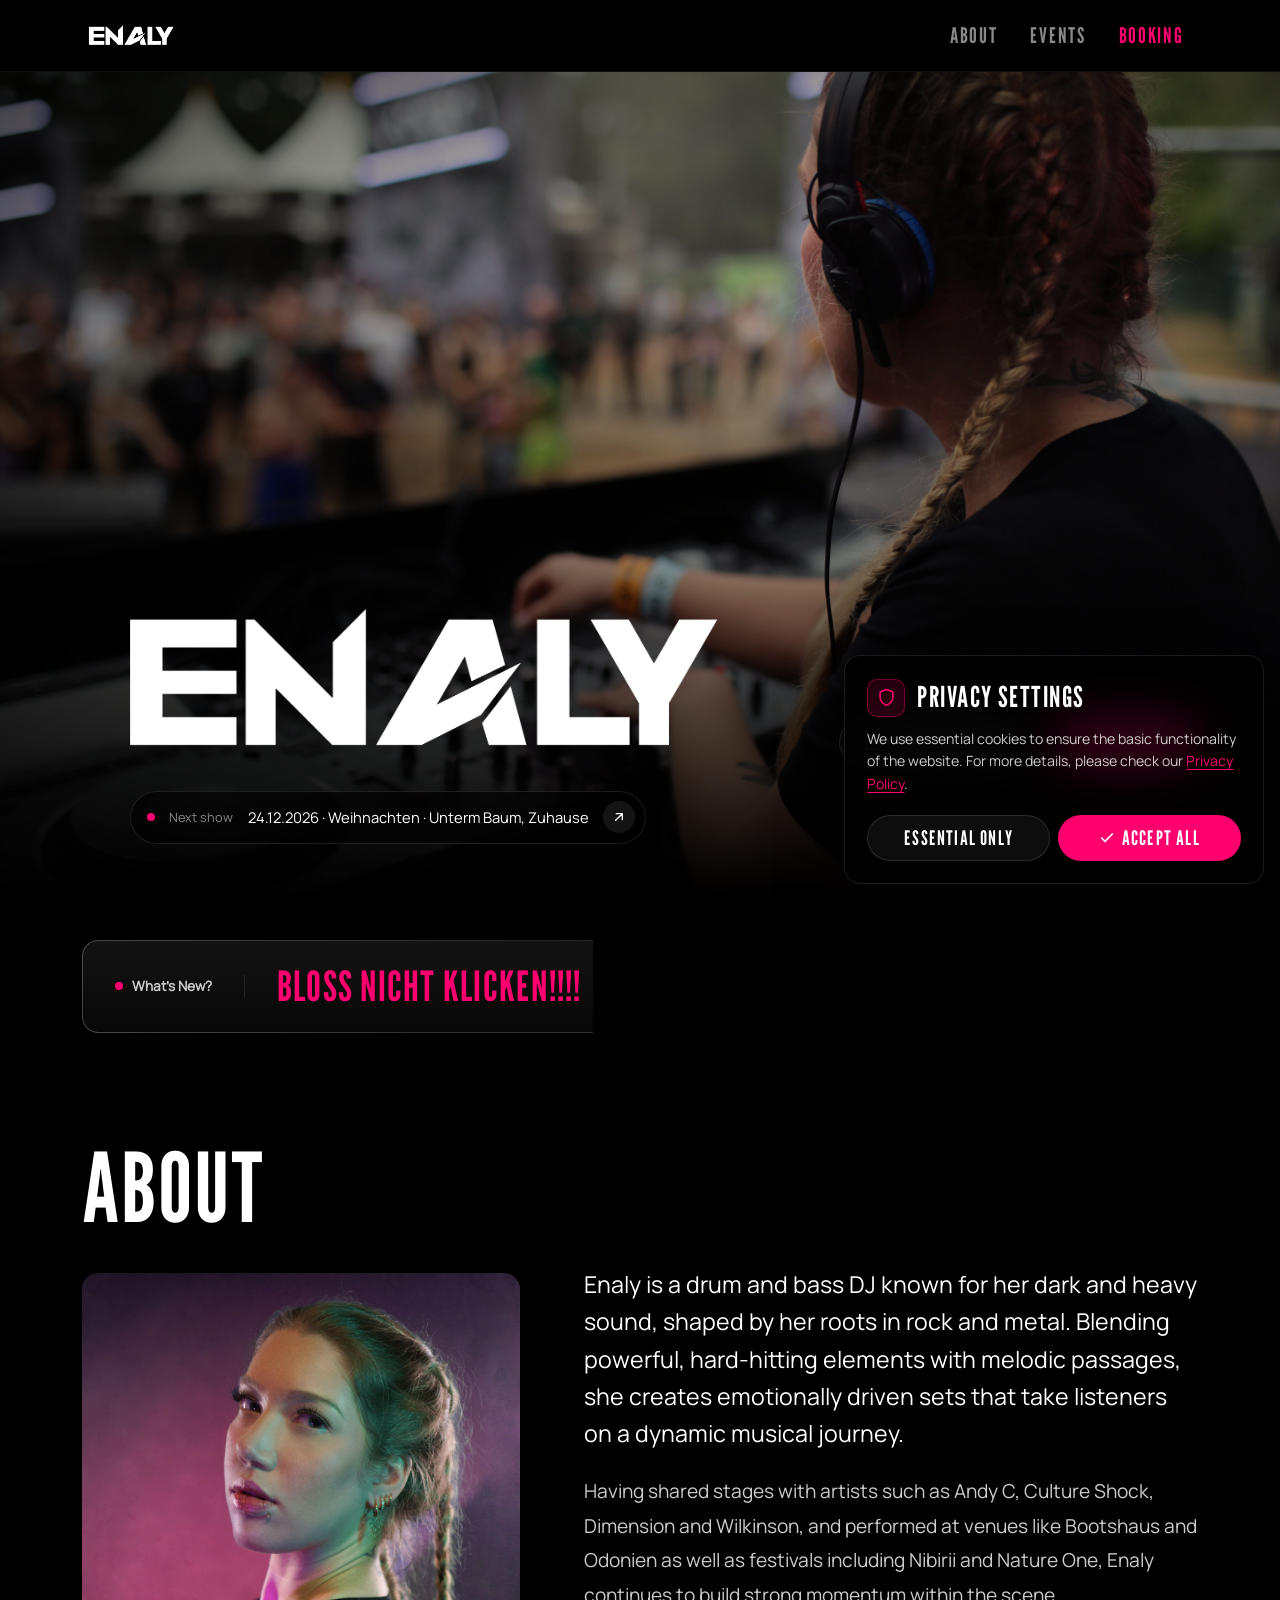
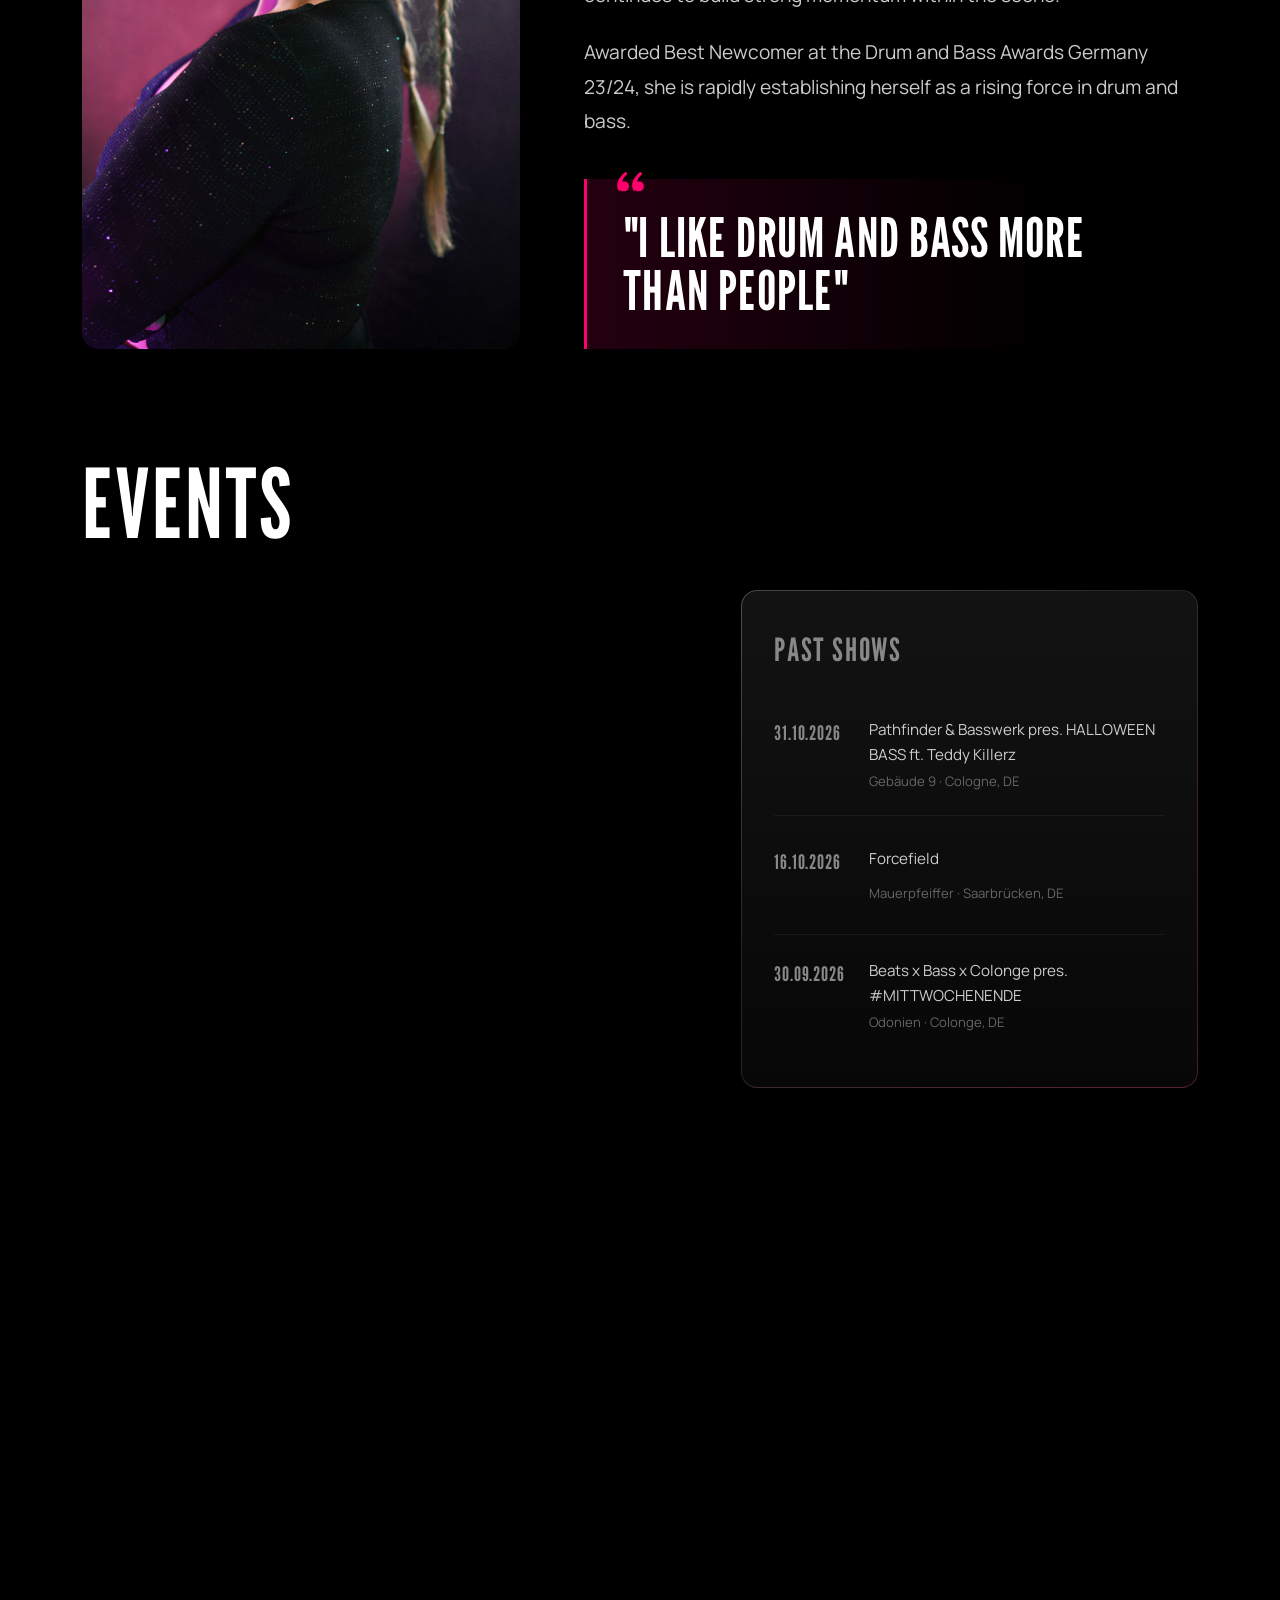
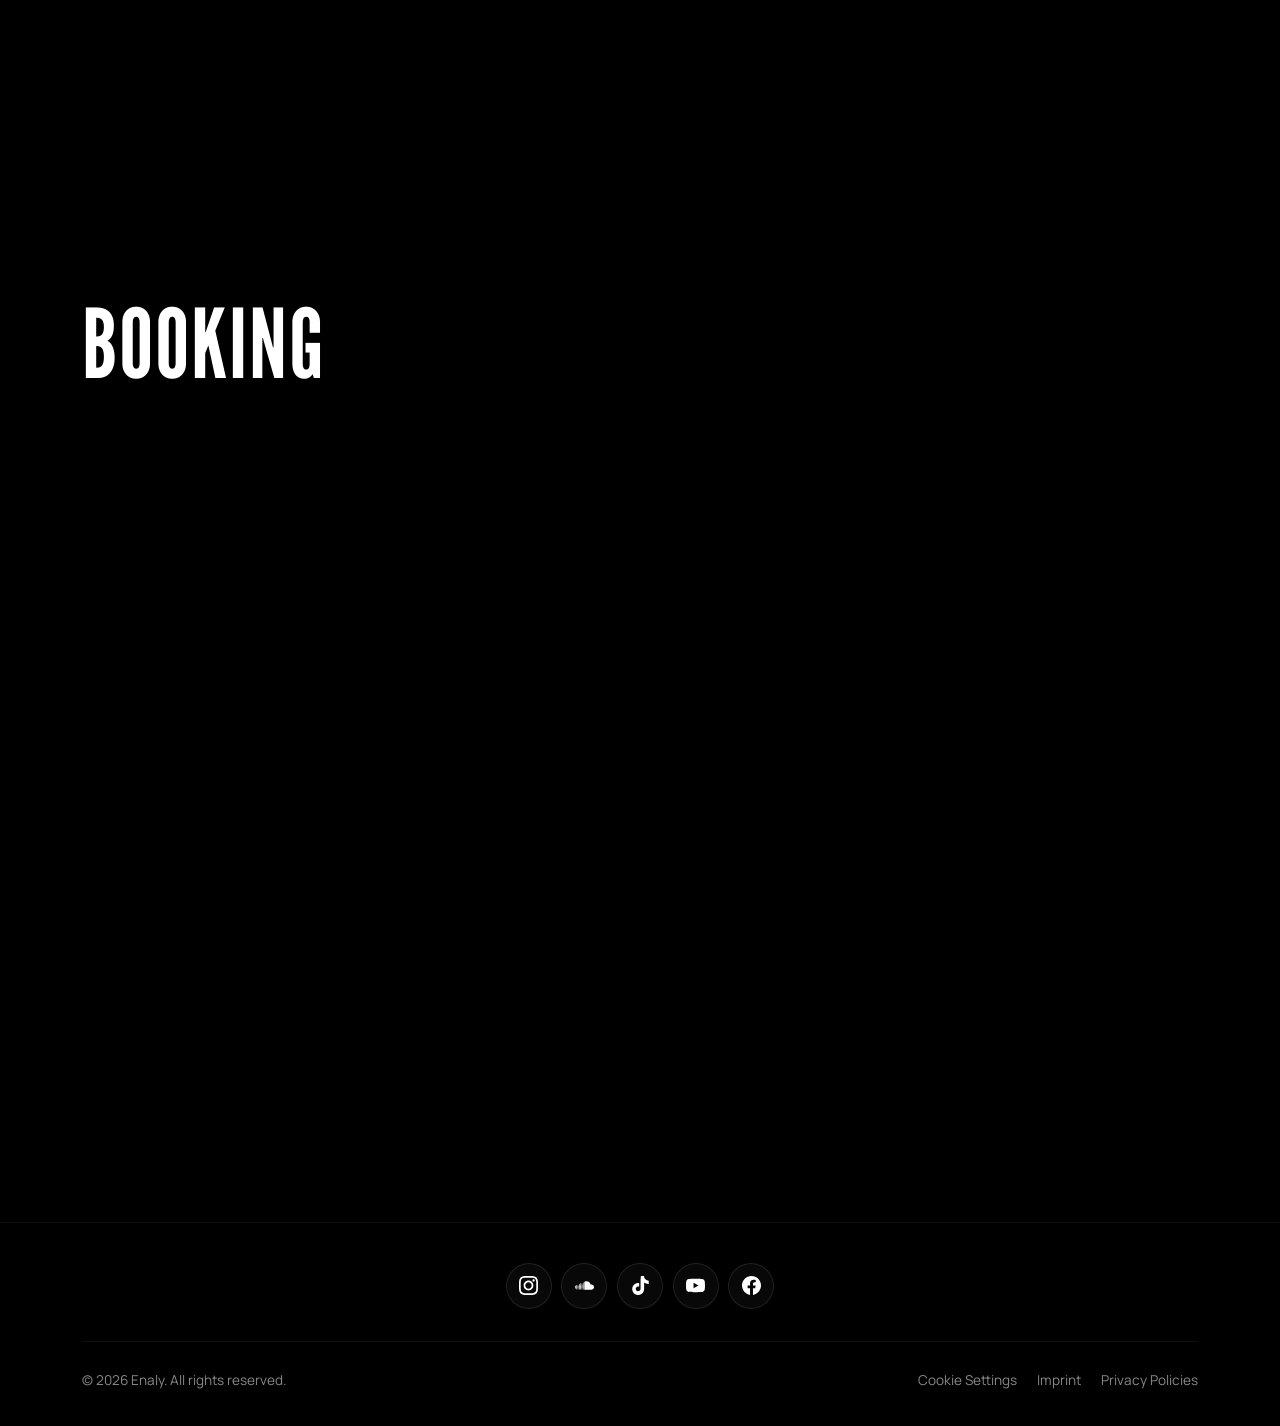
==== index.html @ bac79339 "Add files via upload" ====
<!DOCTYPE html>
<html lang="en">
<head>
  <meta charset="UTF-8"/>
  <meta name="viewport" content="width=device-width, initial-scale=1.0, viewport-fit=cover"/>

  <title>Enaly · Drum & Bass DJ</title>
  <meta name="description" content="Official Website of Enaly. Drum & Bass DJ from Germany." />
  <meta name="theme-color" content="#000000" />
  <link rel="canonical" href="https://enaly.de/" />

  <!-- Favicon (white lightning) -->
  <link rel="icon" href="data:image/svg+xml,<svg xmlns=%22http://www.w3.org/2000/svg%22 viewBox=%220 0 100 100%22><polygon points=%2260,0 15,55 45,55 35,100 85,45 55,45%22 fill=%22%23ffffff%22/></svg>">

  <!-- Open Graph & social previews -->
  <meta property="og:title" content="Enaly · Drum & Bass DJ" />
  <meta property="og:description" content="Official Website of Enaly. Dark & Heavy Drum & Bass DJ." />
  <meta property="og:url" content="https://enaly.de" />
  <meta property="og:image" content="https://enaly.de/assets/about.jpg" />
  <meta property="og:type" content="website" />
  <meta property="og:site_name" content="Enaly" />

  <meta name="twitter:card" content="summary_large_image">
  <meta name="twitter:title" content="Enaly · Drum & Bass DJ">
  <meta name="twitter:description" content="Official Website of Enaly. Dark & Heavy Drum & Bass DJ.">
  <meta name="twitter:image" content="https://enaly.de/assets/about.jpg">

  <!-- Preload brand fonts -->
  <link rel="preload" href="fonts/league-gothic-v13-latin-regular.woff2" as="font" type="font/woff2" crossorigin>
  <link rel="preload" href="fonts/manrope-v20-latin-regular.woff2" as="font" type="font/woff2" crossorigin>

  <!-- Cloudflare Turnstile captcha -->
  <script src="https://challenges.cloudflare.com/turnstile/v0/api.js" async defer></script>

  <!-- Structured data -->
  <script type="application/ld+json">
  {
    "@context": "https://schema.org",
    "@type": "MusicGroup",
    "name": "Enaly",
    "url": "https://enaly.de",
    "image": "https://enaly.de/assets/about.jpg",
    "genre": ["Drum & Bass", "Neurofunk", "Heavy D&B"],
    "sameAs": [
      "https://www.instagram.com/enaly",
      "https://www.soundcloud.com/enaly_dnb",
      "https://www.tiktok.com/@enaly.dnb",
      "https://www.youtube.com/@enalymusic",
      "https://www.facebook.com/enalydnb"
    ]
  }
  </script>

  <link rel="stylesheet" href="css/enaly.css?v=20261105c">

  <style>
    /* ==================== HOME · page layout ==================== */
    section[id] { scroll-margin-top: calc(var(--nav-h) + 1.5rem); }

    .section { padding: clamp(4rem, 9vw, 7rem) 0 0; }

    .section-head {
      display: flex;
      align-items: flex-end;
      justify-content: space-between;
      gap: 1.5rem;
      flex-wrap: wrap;
      margin-bottom: clamp(1.75rem, 4vw, 2.75rem);
    }
    .section-heading {
      font-family: var(--font-display);
      font-weight: 400;
      font-size: clamp(3.2rem, 8vw, 6rem);
      line-height: 0.88;
      letter-spacing: 0.02em;
      text-transform: uppercase;
    }
    /* ---------- HERO ---------- */
    .hero {
      position: relative;
      min-height: min(100svh, 920px);
      display: flex;
      align-items: flex-end;
      overflow: hidden;
      isolation: isolate;
    }
    .hero-media {
      position: absolute;
      inset: 0;
      z-index: -2;
    }
    .hero-media picture { display: block; width: 100%; height: 100%; }
    .hero-media img {
      width: 100%;
      height: 100%;
      object-fit: cover;
      object-position: center 35%;
      transform: scale(1.04);
      animation: heroIn 1.6s cubic-bezier(.2,.7,.2,1) both;
    }
    .hero::after {
      content: "";
      position: absolute;
      inset: 0;
      z-index: -1;
      background:
        linear-gradient(180deg, rgba(0,0,0,0.55) 0%, rgba(0,0,0,0.05) 30%, rgba(0,0,0,0.35) 60%, #000 100%),
        linear-gradient(90deg, rgba(0,0,0,0.55) 0%, transparent 55%);
    }
    @keyframes heroIn {
      from { transform: scale(1.12); opacity: 0; }
      to   { transform: scale(1.04); opacity: 1; }
    }

    .hero-inner {
      width: 100%;
      padding-top: calc(var(--nav-h) + 3rem);
      padding-bottom: clamp(2rem, 5vw, 3.5rem);
    }

    .hero-bottom {
      display: flex;
      align-items: flex-end;
      justify-content: space-between;
      gap: 1.5rem 2rem;
      flex-wrap: wrap;
    }
    .hero-logo { margin: 0; line-height: 0; animation: rise 1100ms 150ms cubic-bezier(.2,.7,.2,1) both; }
    .hero-logo img {
      width: clamp(220px, 52vw, 720px);
      height: auto;
      filter: brightness(0) invert(1);
    }
    .hero-actions { animation: rise 900ms 400ms cubic-bezier(.2,.7,.2,1) both; }
    .hero-actions { display: flex; gap: 0.6rem; flex-wrap: wrap; }

    .next-show {
      display: none;
      margin-top: 1.5rem;
      margin-left: var(--logo-inset, 0px); /* starts exactly where the visible logo starts */
      align-items: center;
      gap: 0.9rem;
      padding: 0.6rem 0.6rem 0.6rem 1rem;
      border-radius: var(--radius-pill);
      background: rgba(0,0,0,0.6);
      border: 1px solid var(--glass-border);
      backdrop-filter: blur(16px);
      -webkit-backdrop-filter: blur(16px);
      text-decoration: none;
      max-width: 100%;
      cursor: pointer;
      transition: border-color var(--transition-fast), background var(--transition-fast);
    }
    .next-show.is-ready { display: inline-flex; }
    .next-show:hover { border-color: var(--pink-line); background: rgba(0,0,0,0.8); }
    .next-show .pulse {
      width: 8px; height: 8px; border-radius: 50%;
      background: var(--pink);
      box-shadow: 0 0 0 0 rgba(255,0,110,0.6);
      animation: pulse 2s infinite;
      flex-shrink: 0;
    }
    .next-show .ns-label { font-size: 0.8rem; color: var(--text-secondary); white-space: nowrap; }
    .next-show .ns-text {
      font-size: 0.92rem;
      color: var(--text-primary);
      white-space: nowrap;
      overflow: hidden;
      text-overflow: ellipsis;
      min-width: 0;
    }
    .next-show .ns-arrow {
      width: 32px; height: 32px; border-radius: 50%;
      display: inline-flex; align-items: center; justify-content: center;
      background: rgba(255,255,255,0.08);
      flex-shrink: 0;
    }
    .next-show .ns-arrow svg { width: 16px; height: 16px; }
    @keyframes pulse {
      0% { box-shadow: 0 0 0 0 rgba(255,0,110,0.6); }
      70% { box-shadow: 0 0 0 10px rgba(255,0,110,0); }
      100% { box-shadow: 0 0 0 0 rgba(255,0,110,0); }
    }
    @keyframes rise {
      from { opacity: 0; transform: translateY(24px); }
      to   { opacity: 1; transform: none; }
    }

    /* ---------- WHAT'S NEW ---------- */
    .whats-new-wrap { margin-top: clamp(1.5rem, 4vw, 2.5rem); }
    .whats-new {
      display: grid;
      grid-template-columns: auto minmax(0, 1fr) auto;
      align-items: center;
      gap: clamp(0.9rem, 3vw, 2rem);
      padding: clamp(1rem, 2.5vw, 1.4rem) clamp(1.1rem, 3vw, 2rem);
      text-decoration: none;
      transition: border-color var(--transition-fast), background var(--transition-fast), transform var(--transition-fast);
    }
    a.whats-new { cursor: pointer; }
    a.whats-new:hover { transform: translateY(-2px); }
    a.whats-new:hover .wn-arrow { background: var(--pink); color: #fff; border-color: var(--pink); }
    .wn-label {
      display: inline-flex;
      align-items: center;
      gap: 0.55rem;
      font-size: 0.85rem;
      font-weight: 600;
      color: var(--text-muted);
      white-space: nowrap;
      padding-right: clamp(0.9rem, 3vw, 2rem);
      border-right: 1px solid var(--glass-border);
    }
    .wn-label .pulse {
      width: 8px; height: 8px; border-radius: 50%;
      background: var(--pink);
      animation: pulse 2s infinite;
    }
    .wn-headline {
      font-family: var(--font-display);
      font-weight: 400;
      font-size: clamp(1.7rem, 3.4vw, 2.6rem);
      line-height: 1;
      letter-spacing: 0.03em;
      text-transform: uppercase;
      color: var(--pink);
      overflow-wrap: anywhere;
    }
    .wn-arrow {
      width: 46px; height: 46px; border-radius: 50%;
      display: inline-flex; align-items: center; justify-content: center;
      border: 1px solid var(--glass-border);
      background: rgba(255,255,255,0.04);
      color: var(--text-primary);
      transition: background var(--transition-fast), color var(--transition-fast), border-color var(--transition-fast);
    }
    .wn-arrow svg { width: 20px; height: 20px; }
    @media (max-width: 600px) {
      .whats-new { grid-template-columns: minmax(0, 1fr) auto; }
      .wn-label { grid-column: 1 / -1; border-right: none; padding-right: 0; }
      .wn-arrow { width: 40px; height: 40px; }
    }

    /* ---------- Ticket status (doorsale / sold out) ---------- */
    .ticket-cell { display: flex; gap: 0.5rem; flex-wrap: wrap; justify-content: flex-end; }
    .btn.is-static { cursor: default; }
    .btn.is-static:hover { background: rgba(255,255,255,0.04); border-color: var(--glass-border); }
    /* Sold Out: same pill as Tickets/Doorsale, in pink, not clickable */
    .btn.sold-out,
    .btn.sold-out:hover {
      color: var(--pink);
      background: var(--pink-soft);
      border-color: var(--pink-line);
    }
    @media (max-width: 600px) {
      .ticket-cell { justify-content: center; }
    }

    /* ---------- ABOUT ---------- */
    .about-grid {
      display: grid;
      grid-template-columns: minmax(0, 5fr) minmax(0, 7fr);
      gap: clamp(2rem, 5vw, 4.5rem);
      align-items: stretch;
    }
    /* Desktop: photo is exactly as tall as the text column (top and bottom flush), no scrolling along */
    .portrait-frame {
      position: relative;
      margin: 0;
      min-height: 420px;
    }
    .portrait-frame img {
      position: absolute;
      inset: 0;
      width: 100%;
      height: 100%;
      object-fit: cover;
      object-position: center 25%;
      border-radius: var(--radius-card);
    }
    .about-text > :last-child { margin-bottom: 0; }
    .about-body > :first-child { margin-top: -0.3em; } /* cancels the line spacing above the first line → text starts level with the photo */

    .about-text p {
      font-size: clamp(1.05rem, 1.5vw, 1.2rem);
      line-height: 1.8;
      color: var(--text-muted);
      margin-bottom: 1.4rem;
      max-width: 62ch;
    }
    .about-body > p:first-child {
      font-size: clamp(1.2rem, 2vw, 1.45rem);
      line-height: 1.6;
      color: var(--text-primary);
    }
    /* formatting from the admin editor */
    .about-body b { color: var(--text-primary); font-weight: 700; }
    .about-body i { font-style: italic; }
    .about-body u { text-decoration: underline; text-underline-offset: 4px; text-decoration-thickness: 1px; }
    .about-body .fs-s { font-size: 0.85em; }
    .about-body .fs-l { font-size: 1.25em; line-height: 1.45; }
    .about-body .fs-xl { font-size: 1.6em; line-height: 1.3; }
    .about-body ul, .about-body ol {
      margin: 0 0 1.4rem 1.4rem;
      max-width: 62ch;
      font-size: clamp(1.05rem, 1.5vw, 1.2rem);
      line-height: 1.8;
      color: var(--text-muted);
    }
    .about-text .placeholder { color: var(--text-secondary); }

    .quote-box {
      position: relative;
      margin-top: 2.5rem;
      padding: 2rem 2rem 2rem 2.25rem;
      border-left: 3px solid var(--pink);
      background: linear-gradient(90deg, var(--pink-soft), transparent 75%);
      border-radius: 0 var(--radius-card) var(--radius-card) 0;
    }
    .quote-box svg {
      position: absolute;
      top: -0.9rem;
      left: 1.6rem;
      width: 34px;
      height: 34px;
      color: var(--pink);
    }
    .quote-box blockquote {
      font-family: var(--font-display);
      font-weight: 400;
      font-size: clamp(2.2rem, 4.5vw, 3.4rem);
      line-height: 0.98;
      letter-spacing: 0.02em;
      text-transform: uppercase;
      color: var(--text-primary);
    }

    /* ---------- EVENTS ---------- */
    .events-layout {
      display: grid;
      grid-template-columns: minmax(0, 7fr) minmax(0, 5fr); /* wider Past column → less wrapping, less height */
      gap: 1.25rem;
      align-items: stretch; /* Upcoming + Past boxes always equally tall */
    }
    .panel { padding: clamp(1.25rem, 3vw, 2rem); }
    .panel-head {
      display: flex;
      align-items: center;
      justify-content: space-between;
      gap: 1rem;
      margin-bottom: 1.25rem;
    }
    .panel-title {
      font-family: var(--font-display);
      font-weight: 400;
      font-size: 2rem;
      letter-spacing: 0.05em;
      text-transform: uppercase;
    }
    .panel-title.muted { color: var(--text-secondary); }

    .event-list { display: grid; gap: 0.6rem; grid-auto-rows: 1fr; } /* all event cards as tall as the tallest */
    .event-card.is-extra { display: none; }
    /* expanded list: Past box keeps its own height and travels along while scrolling */
    .events-layout.is-expanded { align-items: start; }
    .events-layout.is-expanded .past-panel { position: sticky; top: calc(var(--nav-h) + 1.25rem); }
    .event-list.is-expanded .event-card.is-extra { display: grid; }
    .show-all { margin-top: 0.75rem; width: 100%; }
    .show-all[hidden] { display: none; }
    .show-all svg { transition: transform var(--transition-fast); }
    .show-all[aria-expanded="true"] svg { transform: rotate(180deg); }
    .event-card {
      display: grid;
      grid-template-columns: 72px minmax(0, 1fr) auto;
      gap: 1.25rem;
      align-items: center;
      padding: 0.7rem;
      border-radius: calc(var(--radius-card) - 4px);
      background: rgba(0,0,0,0.45);
      border: 1px solid var(--hairline);
      transition: border-color var(--transition-fast), background var(--transition-fast), transform var(--transition-fast);
    }
    .event-card:hover {
      border-color: var(--pink-line);
      background: rgba(255,0,110,0.05);
      transform: translateX(4px);
    }
    .date-block {
      display: flex;
      flex-direction: column;
      align-items: center;
      justify-content: center;
      aspect-ratio: 1;
      border-radius: var(--radius-inner);
      background: var(--bg-surface-accent);
      border: 1px solid var(--glass-border);
      line-height: 1;
    }
    .date-block .d {
      font-family: var(--font-display);
      font-size: 2.3rem;
      color: var(--pink);
    }
    .date-block .my {
      font-size: 0.7rem;
      font-weight: 700;
      letter-spacing: 0.1em;
      color: var(--text-secondary);
      margin-top: 0.15rem;
    }
    .date-block .raw {
      font-family: var(--font-display);
      font-size: 1.1rem;
      color: var(--pink);
      text-align: center;
      padding: 0 0.3rem;
    }
    .event-info { min-width: 0; }
    .event-title {
      font-size: 1.1rem;
      font-weight: 600;
      line-height: 1.35;
      margin-bottom: 0.3rem;
      overflow-wrap: anywhere;
    }
    .event-meta {
      display: flex;
      flex-wrap: wrap;
      align-items: center;
      gap: 0.25rem 0.9rem;
      font-size: 0.9rem;
      color: var(--text-secondary);
    }
    .event-meta span { display: inline-flex; align-items: center; gap: 0.35rem; }
    .event-meta svg { width: 15px; height: 15px; flex-shrink: 0; }
    .event-full-date { font-variant-numeric: tabular-nums; }

    .empty-state {
      display: flex;
      align-items: center;
      gap: 1rem;
      padding: 1.5rem;
      border-radius: calc(var(--radius-card) - 4px);
      border: 1px dashed var(--glass-border);
      color: var(--text-secondary);
      font-size: 0.95rem;
    }
    .empty-state svg { width: 22px; height: 22px; color: var(--pink); flex-shrink: 0; }

    .past-list { list-style: none; display: grid; }
    .past-item {
      display: grid;
      grid-template-columns: 4.9rem minmax(0, 1fr); /* fixed date column → titles line up */
      gap: 0.25rem 1rem;
      align-content: center;
      padding: 0.95rem 0;
      border-bottom: 1px solid var(--hairline);
    }
    .past-item:last-child { border-bottom: none; padding-bottom: 0; }
    /* Desktop: the Past shows share the box height evenly, so there is no empty block at the bottom */
    @media (min-width: 981px) {
      .past-panel { display: flex; flex-direction: column; }
      .past-list { flex: 1; grid-auto-rows: 1fr; }
      .past-list.is-single { grid-auto-rows: auto; align-content: start; }
      .past-item:last-child { padding-bottom: 0.95rem; }
    }
    .past-date {
      font-family: var(--font-display);
      font-size: 1.25rem;
      letter-spacing: 0.04em;
      color: var(--text-secondary);
      font-variant-numeric: tabular-nums;
    }
    .past-title { font-size: 0.95rem; color: var(--text-muted); overflow-wrap: anywhere; }
    .past-loc { grid-column: 2; font-size: 0.82rem; color: #666; }

    /* ---------- REFERENCES ---------- */
    .refs { padding-top: clamp(4rem, 9vw, 7rem); }
    .refs-panel {
      text-align: center;
      padding: clamp(2rem, 5vw, 3.5rem) clamp(1rem, 4vw, 3rem);
    }
    .ref-block + .ref-block { margin-top: clamp(2.25rem, 5vw, 3.5rem); }
    .ref-label {
      font-size: 0.8rem;
      font-weight: 600;
      letter-spacing: 0.2em;
      text-transform: uppercase;
      color: var(--text-secondary);
      margin-bottom: 1.25rem;
    }
    /* One row per line from the admin; squares only between comma-separated names of the same line */
    .ref-block { container-type: inline-size; }
    .ref-list {
      --ref-max: clamp(1.7rem, 3.6vw, 3.2rem);
      list-style: none;
      display: flex;
      flex-direction: column;
      align-items: center;
      gap: 0.1em;
      max-width: 1000px;
      margin: 0 auto;
      font-family: var(--font-display);
      font-size: var(--ref-max);
      /* as big as allowed, but never wider than the box (row width in em is measured once by JS) */
      font-size: min(var(--ref-max), calc(97cqi / var(--row-em, 1)));
      line-height: 1.15;
      letter-spacing: 0.04em;
      text-transform: uppercase;
      color: var(--text-primary);
    }
    .ref-row {
      display: flex;
      flex-wrap: nowrap; /* rows stay exactly as entered; JS scales the font so the widest row fits */
      justify-content: center;
      gap: 0.1em 0.55em;
    }
    .ref-item {
      display: inline-flex;
      align-items: center;
      white-space: nowrap;
      transition: color var(--transition-fast);
    }
    .ref-item:not(:last-child)::after {
      content: "■";
      margin-left: 1.2em; /* = 0.55em of the name size, same as the gap after it */
      font-size: 0.45em;
      color: var(--pink);
    }
    /* Phones: same rows and squares as desktop, tighter spacing; JS scales the font to fit */
    @media (max-width: 600px) {
      .refs-panel { padding-left: 0.75rem; padding-right: 0.75rem; }
      .ref-list { --ref-max: 1.75rem; gap: 0.2em; }
      .ref-row { gap: 0.1em 0.5em; }
      .ref-item:not(:last-child)::after { margin-left: 1.1em; } /* = 0.5em of the name size */
    }
    /* Safety net: never smaller than 15px – a very long row then wraps instead of shrinking further */
    .ref-list { font-size: max(15px, min(var(--ref-max), calc(97cqi / var(--row-em, 1)))); }
    .ref-row { flex-wrap: wrap; }

    /* ---------- BOOKING ---------- */
    .booking-panel {
      display: grid;
      grid-template-columns: minmax(0, 5fr) minmax(0, 7fr);
      overflow: hidden;
    }
    .booking-left {
      position: relative;
      display: flex;
      flex-direction: column;
      gap: 1.5rem;
      padding: clamp(1.5rem, 4vw, 2.75rem);
      border-right: 1px solid var(--hairline);
      background: linear-gradient(160deg, rgba(255,0,110,0.10), transparent 55%);
    }
    .booking-left h3 {
      font-family: var(--font-display);
      font-weight: 400;
      font-size: clamp(2.8rem, 5vw, 4.2rem);
      line-height: 0.92;
      letter-spacing: 0.02em;
      text-transform: uppercase;
    }
    .booking-left p { color: var(--text-muted); font-size: 1.02rem; max-width: 40ch; }
    .booking-left p a {
      color: var(--text-primary);
      text-decoration: underline;
      text-decoration-color: var(--pink);
      text-underline-offset: 3px;
      transition: color var(--transition-fast);
    }
    .booking-left p a:hover { color: var(--pink); }
    .booking-working-img {
      flex: 1 1 0;          /* fills the rest of the column, so the photo ends level with the form */
      min-height: 220px;
      width: 100%;
      object-fit: cover;
      border-radius: var(--radius-inner);
      border: 1px solid var(--glass-border);
    }

    .booking-form {
      padding: clamp(1.5rem, 4vw, 2.75rem);
      display: grid;
      grid-template-columns: 1fr 1fr;
      gap: 1.1rem 1rem;
      align-content: start;
    }
    .booking-form .span-2 { grid-column: 1 / -1; }
    .form-intro {
      grid-column: 1 / -1;
      display: flex;
      align-items: center;
      justify-content: space-between;
      gap: 1rem;
      margin-bottom: 0.4rem;
      font-size: 0.85rem;
      color: var(--text-secondary);
    }
    .form-intro strong {
      font-family: var(--font-display);
      font-weight: 400;
      font-size: 1.7rem;
      letter-spacing: 0.05em;
      color: var(--text-primary);
    }
    .form-actions {
      grid-column: 1 / -1;
      display: flex;
      align-items: flex-end; /* Send button sits on the bottom edge of the form */
      justify-content: space-between;
      gap: 1rem;
      flex-wrap: wrap;
      margin-top: 0.25rem;
    }
    .cf-turnstile { min-height: 65px; }

    #formStatus {
      grid-column: 1 / -1;
      display: none;
      align-items: flex-start;
      gap: 0.7rem;
      padding: 0.9rem 1rem;
      border-radius: var(--radius-inner);
      font-size: 0.95rem;
      line-height: 1.5;
    }
    #formStatus.is-visible { display: flex; }
    #formStatus svg { width: 20px; height: 20px; flex-shrink: 0; margin-top: 0.1rem; }
    #formStatus.success { background: rgba(0,230,118,0.08); border: 1px solid rgba(0,230,118,0.35); color: var(--green); }
    #formStatus.error { background: var(--pink-soft); border: 1px solid var(--pink-line); color: #ff5c9e; }

    .spinner {
      width: 16px; height: 16px;
      border: 2px solid rgba(255,255,255,0.35);
      border-top-color: #fff;
      border-radius: 50%;
      animation: spin 0.8s linear infinite;
    }
    @keyframes spin { to { transform: rotate(360deg); } }

    /* ---------- Responsive ---------- */
    @media (max-width: 980px) {
      .events-layout { grid-template-columns: 1fr; }
      .events-layout.is-expanded .past-panel { position: static; }
      .booking-panel { grid-template-columns: 1fr; }
      .booking-left { border-right: none; border-bottom: 1px solid var(--hairline); }
      .booking-working-img { flex: none; aspect-ratio: 16 / 9; min-height: 0; }
    }
    @media (max-width: 820px) {
      .about-grid { grid-template-columns: 1fr; }
      .portrait-frame { max-width: 520px; min-height: 0; }
      .portrait-frame img { position: static; height: auto; }
      .about-text { order: -1; }
    }
    @media (max-width: 600px) {
      /* Mobile: header image in its natural aspect ratio (nothing cropped), logo + buttons below */
      .hero {
        display: block;
        min-height: 0;
        padding-top: calc(var(--nav-h) + 0.75rem);
      }
      .hero-media { position: relative; inset: auto; z-index: 0; }
      .hero-media picture { display: block; }
      .hero-media img {
        height: auto;
        max-height: 78svh;
        object-fit: cover;
        transform: none;
        animation: none;
      }
      .hero::after { display: none; }
      .hero-media::after {
        content: "";
        position: absolute;
        left: 0; right: 0; bottom: 0;
        height: 35%;
        background: linear-gradient(180deg, transparent, #000);
      }
      .hero-inner { position: relative; z-index: 1; margin-top: -2.5rem; padding-top: 0; }
      .hero-logo img { width: min(78vw, 360px); }
      .hero-actions { width: 100%; }
      /* Next show: same width as the two buttons above, no logo indent */
      .next-show.is-ready { display: flex; width: 100%; margin-left: 0; }
      .next-show.is-ready { display: flex; width: 100%; margin-left: 0; }
      .next-show .ns-text { flex: 1; }
      .hero-actions .btn { flex: 1 1 auto; }
      .event-list { grid-auto-rows: auto; }
      .event-card { grid-template-columns: 64px minmax(0, 1fr); gap: 0.9rem; }
      .event-card .ticket-cell { grid-column: 1 / -1; }
      .event-card .ticket-cell .btn { width: 100%; }
      .date-block .d { font-size: 2.1rem; }
      .booking-form { grid-template-columns: 1fr; }
      .quote-box { padding: 1.75rem 1.25rem 1.5rem 1.5rem; }
      .next-show .ns-label { display: none; }
    }
    @media (prefers-reduced-motion: reduce) {
    }
  </style>
</head>
<body id="top">
  <a href="#main" class="skip-link">Skip to content</a>
  <div class="ambient" aria-hidden="true"></div>

  <!-- ==================== NAVIGATION ==================== -->
  <nav class="site-nav" aria-label="Main">
    <a href="/" class="nav-logo" aria-label="Enaly Home"><img src="assets/logo.png" alt="Enaly Logo" class="nav-logo-img"></a>

    <div class="nav-right">
      <ul class="nav-links">
        <li><a href="#about" class="nav-link">About</a></li>
        <li><a href="#events" class="nav-link">Events</a></li>
        <li><a href="#booking" class="nav-link">Booking</a></li>
      </ul>
      <button class="nav-toggle" type="button" aria-expanded="false" aria-controls="navSheet" aria-label="Open menu">
        <svg class="icon-open" viewBox="0 0 24 24" fill="none" stroke="currentColor" stroke-width="2" stroke-linecap="round" aria-hidden="true"><path d="M4 7h16M4 12h16M4 17h10"/></svg>
        <svg class="icon-close" viewBox="0 0 24 24" fill="none" stroke="currentColor" stroke-width="2" stroke-linecap="round" aria-hidden="true"><path d="M6 6l12 12M18 6 6 18"/></svg>
      </button>
    </div>
  </nav>
  <div class="nav-sheet" id="navSheet">
    <ul>
      <li><a href="#about" class="nav-link">About <svg viewBox="0 0 24 24" fill="none" stroke="currentColor" stroke-width="2" stroke-linecap="round" stroke-linejoin="round" aria-hidden="true"><path d="M5 12h14M13 6l6 6-6 6"/></svg></a></li>
      <li><a href="#events" class="nav-link">Events <svg viewBox="0 0 24 24" fill="none" stroke="currentColor" stroke-width="2" stroke-linecap="round" stroke-linejoin="round" aria-hidden="true"><path d="M5 12h14M13 6l6 6-6 6"/></svg></a></li>
      <li><a href="#booking" class="nav-link">Booking <svg viewBox="0 0 24 24" fill="none" stroke="currentColor" stroke-width="2" stroke-linecap="round" stroke-linejoin="round" aria-hidden="true"><path d="M5 12h14M13 6l6 6-6 6"/></svg></a></li>
    </ul>
  </div>

  <!-- ==================== HERO ==================== -->
  <header class="hero">
    <div class="hero-media">
      <picture>
        <!-- Mobile header (admin: Images / Layout → Header Banner Image · Mobile); breakpoint matches the mobile hero layout -->
        <source id="imgHeaderMobile" media="(max-width: 600px)" srcset="assets/header.jpg">
        <img id="imgHeader" src="assets/header.jpg" alt="Enaly Stage" fetchpriority="high">
      </picture>
    </div>
    <div class="container hero-inner">
      <div class="hero-bottom">
        <h1 class="hero-logo"><img src="assets/logo.png" alt="Enaly" width="720" height="144"></h1>
        <div class="hero-actions">
          <a href="#events" class="btn btn-ghost">
            <svg viewBox="0 0 24 24" fill="none" stroke="currentColor" stroke-width="2" stroke-linecap="round" stroke-linejoin="round" aria-hidden="true"><rect x="3" y="4" width="18" height="18" rx="2"/><path d="M16 2v4M8 2v4M3 10h18"/></svg>
            Upcoming Shows
          </a>
          <a href="#booking" class="btn btn-primary">
            <svg viewBox="0 0 24 24" fill="none" stroke="currentColor" stroke-width="2" stroke-linecap="round" stroke-linejoin="round" aria-hidden="true"><path d="M3 9a2 2 0 0 1 2-2h14a2 2 0 0 1 2 2v1a2 2 0 0 0 0 4v1a2 2 0 0 1-2 2H5a2 2 0 0 1-2-2v-1a2 2 0 0 0 0-4Z"/><path d="M13 7v2M13 15v2M13 11v2"/></svg>
            Booking
          </a>
        </div>
      </div>

      <a href="#events" class="next-show" id="nextShow" aria-live="polite">
        <span class="pulse" aria-hidden="true"></span>
        <span class="ns-label">Next show</span>
        <span class="ns-text" id="nextShowText"></span>
        <span class="ns-arrow" aria-hidden="true"><svg viewBox="0 0 24 24" fill="none" stroke="currentColor" stroke-width="2" stroke-linecap="round" stroke-linejoin="round"><path d="M7 17 17 7M8 7h9v9"/></svg></span>
      </a>
    </div>
  </header>

  <main id="main">

    <!-- ==================== WHAT'S NEW (toggle + texts in admin) ==================== -->
    <div class="container whats-new-wrap" id="whatsNew" hidden></div>

    <!-- ==================== ABOUT ==================== -->
    <section class="section" id="about">
      <div class="container">
        <div class="section-head reveal">
          <h2 class="section-heading">About</h2>
        </div>

        <div class="about-grid">
          <figure class="portrait-frame reveal">
            <img id="imgAbout" src="assets/about.jpg" alt="Enaly Portrait" loading="lazy">
          </figure>

          <div class="about-text reveal" id="aboutTextContainer">
            <p class="placeholder">Loading bio…</p>
            <div class="quote-box">
              <svg viewBox="0 0 24 24" fill="currentColor" aria-hidden="true"><path d="M4.6 19.5c-1-1-1.6-2.4-1.6-4.3 0-3.6 2.3-7 5.9-9.7l1.3 1.6c-2.2 1.8-3.4 3.6-3.6 5.4.4-.1.8-.2 1.3-.2 2 0 3.4 1.4 3.4 3.4 0 2.1-1.6 3.6-3.6 3.6-1.1 0-2.2-.4-3.1-1.2Zm10.5 0c-1-1-1.6-2.4-1.6-4.3 0-3.6 2.3-7 5.9-9.7l1.3 1.6c-2.2 1.8-3.4 3.6-3.6 5.4.4-.1.8-.2 1.3-.2 2 0 3.4 1.4 3.4 3.4 0 2.1-1.6 3.6-3.6 3.6-1.1 0-2.2-.4-3.1-1.2Z"/></svg>
              <blockquote>"I like drum and bass more than people"</blockquote>
            </div>
          </div>
        </div>
      </div>
    </section>

    <!-- ==================== EVENTS ==================== -->
    <section class="section" id="events">
      <div class="container">
        <div class="section-head reveal">
          <h2 class="section-heading">Events</h2>
        </div>

        <div class="events-layout">
          <div class="panel glass reveal">
            <div class="panel-head">
              <h3 class="panel-title">Upcoming Shows</h3>
            </div>
            <div class="event-list" id="upcomingEvents">
              <div class="empty-state">Loading shows…</div>
            </div>
            <button type="button" class="btn btn-ghost btn-sm show-all" id="showAllEvents" aria-expanded="false" aria-controls="upcomingEvents" hidden>
              <svg viewBox="0 0 24 24" fill="none" stroke="currentColor" stroke-width="2" stroke-linecap="round" stroke-linejoin="round" aria-hidden="true"><path d="m6 9 6 6 6-6"/></svg>
              <span>Show all</span>
            </button>
          </div>

          <aside class="panel glass reveal past-panel" aria-labelledby="pastTitle">
            <div class="panel-head">
              <h3 class="panel-title muted" id="pastTitle">Past Shows</h3>
            </div>
            <ul class="past-list" id="pastEvents"></ul>
          </aside>
        </div>
      </div>
    </section>

    <!-- ==================== REFERENCES ==================== -->
    <section class="refs" aria-label="References" id="refs">
      <div class="container">
        <div class="refs-panel glass reveal">
          <div class="ref-block">
            <h3 class="ref-label">Shared the stage with</h3>
            <ul class="ref-list" id="sharedStageContainer"></ul>
          </div>
          <div class="ref-block">
            <h3 class="ref-label">Played at</h3>
            <ul class="ref-list" id="selectedShowsContainer"></ul>
          </div>
        </div>
      </div>
    </section>

    <!-- ==================== BOOKING ==================== -->
    <section class="section" id="booking">
      <div class="container">
        <div class="section-head reveal">
          <h2 class="section-heading">Booking</h2>
        </div>

        <div class="booking-panel glass reveal">
          <div class="booking-left">
            <h3>Want to make some noise together?</h3>
            <p>Send your booking inquiry through the form or email directly to <a href="mailto:info@enaly.de">info@enaly.de</a>.</p>
            <img id="imgWorking" src="assets/working.jpg" alt="Enaly Working DJ Set" class="booking-working-img" loading="lazy">
          </div>

          <form id="bookingForm" class="booking-form" novalidate>
            <div class="form-intro">
              <strong>Booking Inquiry</strong>
              <span>* required</span>
            </div>

            <div class="field">
              <label for="f-name">Name<span class="req">*</span></label>
              <input id="f-name" type="text" name="name" autocomplete="name" required>
            </div>
            <div class="field">
              <label for="f-email">E-Mail<span class="req">*</span></label>
              <input id="f-email" type="email" name="email" autocomplete="email" required>
            </div>
            <div class="field">
              <label for="f-event">Event / Promoter<span class="req">*</span></label>
              <input id="f-event" type="text" name="event" required>
            </div>
            <div class="field">
              <label for="f-date">Date<span class="req">*</span></label>
              <input id="f-date" type="text" name="date" placeholder="DD.MM.YYYY" inputmode="numeric" required>
            </div>
            <div class="field span-2">
              <label for="f-location">City / Venue<span class="req">*</span></label>
              <input id="f-location" type="text" name="location" placeholder="City, Venue" required>
            </div>
            <div class="field span-2">
              <label for="f-message">Message</label>
              <textarea id="f-message" name="message" rows="4"></textarea>
            </div>

            <div class="form-actions">
              <!-- Cloudflare Turnstile captcha widget -->
              <div class="cf-turnstile" data-sitekey="0x4AAAAAAE1CwQInEPI7M0NS" data-theme="dark"></div>

              <button type="submit" id="submitBtn" class="btn btn-primary">
                <span class="btn-text">Send Inquiry</span>
                <svg class="icon-shift" viewBox="0 0 24 24" fill="none" stroke="currentColor" stroke-width="2" stroke-linecap="round" stroke-linejoin="round" aria-hidden="true"><path d="m22 2-7 20-4-9-9-4Z"/><path d="M22 2 11 13"/></svg>
              </button>
            </div>

            <div id="formStatus" role="status" aria-live="polite"></div>
          </form>
        </div>
      </div>
    </section>
  </main>

  <!-- ==================== FOOTER ==================== -->
  <footer class="site-footer">
    <div class="container">
      <div class="footer-inner">
        <div class="footer-top">
          <div class="footer-socials">
            <a href="https://www.instagram.com/enaly" target="_blank" rel="noopener noreferrer" class="social-icon-link" aria-label="Instagram">
              <svg viewBox="0 0 24 24" aria-hidden="true"><path d="M12 2.163c3.204 0 3.584.012 4.85.07 3.252.148 4.771 1.691 4.919 4.919.058 1.265.069 1.645.069 4.849 0 3.205-.012 3.584-.069 4.849-.149 3.225-1.664 4.771-4.919 4.919-1.266.058-1.644.07-4.85.07-3.204 0-3.584-.012-4.849-.07-3.26-.149-4.771-1.699-4.919-4.92-.058-1.265-.07-1.644-.07-4.849 0-3.204.013-3.583.07-4.849.149-3.227 1.664-4.771 4.919-4.919 1.266-.067 1.645-.069 4.849-.069zm0-2.163c-3.259 0-3.667.014-4.947.072-4.358.2-6.78 2.618-6.98 6.98-.059 1.281-.073 1.689-.073 4.948 0 3.259.014 3.668.072 4.948.2 4.358 2.618 6.78 6.98 6.98 1.281.058 1.689.072 4.948.072 3.259 0 3.668-.014 4.948-.072 4.354-.2 6.782-2.618 6.979-6.98.059-1.28.073-1.689.073-4.948 0-3.259-.014-3.667-.072-4.947-.196-4.354-2.617-6.78-6.979-6.98-1.281-.059-1.69-.073-4.949-.073zm0 5.838c-3.403 0-6.162 2.759-6.162 6.162s2.759 6.163 6.162 6.163 6.162-2.759 6.162-6.163c0-3.403-2.759-6.162-6.162-6.162zm0 10.162c-2.209 0-4-1.79-4-4 0-2.209 1.791-4 4-4s4 1.791 4 4c0 2.21-1.791 4-4 4zm6.406-11.845c-.796 0-1.441.645-1.441 1.44s.645 1.44 1.441 1.44c.795 0 1.439-.645 1.439-1.44s-.644-1.44-1.439-1.44z"/></svg>
            </a>
            <a href="https://www.soundcloud.com/enaly_dnb" target="_blank" rel="noopener noreferrer" class="social-icon-link" aria-label="SoundCloud">
              <svg viewBox="0 0 24 24" aria-hidden="true"><path d="M23.999 14.165c-.052 1.796-1.612 3.169-3.4 3.169h-8.18a.68.68 0 0 1-.675-.683V7.862a.747.747 0 0 1 .452-.724s.75-.513 2.333-.513a5.364 5.364 0 0 1 2.763.755 5.433 5.433 0 0 1 2.57 3.54c.282-.08.574-.121.868-.12.884 0 1.73.358 2.347.992s.948 1.49.922 2.373ZM10.721 8.421c.247 2.98.427 5.697 0 8.672a.264.264 0 0 1-.53 0c-.395-2.946-.22-5.718 0-8.672a.264.264 0 0 1 .53 0ZM9.072 9.448c.285 2.659.37 4.986-.006 7.655a.277.277 0 0 1-.55 0c-.331-2.63-.256-5.02 0-7.655a.277.277 0 0 1 .556 0Zm-1.663-.257c.27 2.726.39 5.171 0 7.904a.266.266 0 0 1-.532 0c-.38-2.69-.257-5.21 0-7.904a.266.266 0 0 1 .532 0Zm-1.647.77a26.108 26.108 0 0 1-.008 7.147.272.272 0 0 1-.542 0 27.955 27.955 0 0 1 0-7.147.275.275 0 0 1 .55 0Zm-1.67 1.769c.421 1.865.228 3.5-.029 5.388a.257.257 0 0 1-.514 0c-.21-1.858-.398-3.549 0-5.389a.272.272 0 0 1 .543 0Zm-1.655-.273c.388 1.897.26 3.508-.01 5.412-.026.28-.514.283-.54 0-.244-1.878-.347-3.54-.01-5.412a.283.283 0 0 1 .56 0Zm-1.668.911c.4 1.268.257 2.292-.026 3.572a.257.257 0 0 1-.514 0c-.241-1.262-.354-2.312-.023-3.572a.283.283 0 0 1 .563 0Z"/></svg>
            </a>
            <a href="https://www.tiktok.com/@enaly.dnb" target="_blank" rel="noopener noreferrer" class="social-icon-link" aria-label="TikTok">
              <svg viewBox="0 0 24 24" aria-hidden="true"><path d="M12.525.02c1.31-.02 2.61-.01 3.91-.02.08 1.53.63 3.09 1.75 4.17 1.12 1.11 2.7 1.62 4.24 1.79v4.03c-1.44-.05-2.89-.35-4.2-.97-.57-.26-1.1-.59-1.62-.93-.01 2.92.01 5.84-.02 8.75-.08 1.4-.54 2.79-1.35 3.94-1.31 1.92-3.58 3.17-5.91 3.21-1.43.08-2.86-.31-4.08-1.03-2.02-1.19-3.44-3.37-3.65-5.71-.02-.5-.03-1-.01-1.49.18-1.9 1.12-3.72 2.58-4.96 1.66-1.44 3.98-2.13 6.15-1.72.02 1.48-.04 2.96-.04 4.44-.99-.32-2.15-.23-3.02.37-.82.57-1.31 1.56-1.28 2.56.02.82.43 1.61 1.11 2.08.82.58 1.92.73 2.87.42.92-.29 1.67-.99 1.98-1.91.13-.42.18-.87.18-1.31-.02-3.7-.01-7.4-.01-11.1z"/></svg>
            </a>
            <a href="https://www.youtube.com/@enalymusic" target="_blank" rel="noopener noreferrer" class="social-icon-link" aria-label="YouTube">
              <svg viewBox="0 0 24 24" aria-hidden="true"><path d="M23.498 6.186a3.016 3.016 0 0 0-2.122-2.136C19.505 3.545 12 3.545 12 3.545s-7.505 0-9.377.505A3.017 3.017 0 0 0 .502 6.186C0 8.07 0 12 0 12s0 3.93.502 5.814a3.016 3.016 0 0 0 2.122 2.136c1.871.505 9.376.505 9.376.505s7.505 0 9.377-.505a3.015 3.015 0 0 0 2.122-2.136C24 15.93 24 12 24 12s0-3.93-.502-5.814zM9.545 15.568V8.432L15.818 12l-6.273 3.568z"/></svg>
            </a>
            <a href="https://www.facebook.com/enalydnb" target="_blank" rel="noopener noreferrer" class="social-icon-link" aria-label="Facebook">
              <svg viewBox="0 0 24 24" aria-hidden="true"><path d="M24 12.073c0-6.627-5.373-12-12-12s-12 5.373-12 12c0 5.99 4.388 10.954 10.125 11.854v-8.385H7.078v-3.47h3.047V9.43c0-3.007 1.792-4.669 4.533-4.669 1.312 0 2.686.235 2.686.235v2.953H15.83c-1.491 0-1.956.925-1.956 1.874v2.25h3.328l-.532 3.47h-2.796v8.385C19.612 23.027 24 18.062 24 12.073z"/></svg>
            </a>
          </div>
        </div>

        <div class="footer-bottom">
          <p>© 2026 Enaly. All rights reserved.</p>
          <ul class="footer-legal">
            <li><a href="#" role="button" data-cookie-settings>Cookie Settings</a></li>
            <li><a href="imprint">Imprint</a></li>
            <li><a href="privacy-policies">Privacy Policies</a></li>
          </ul>
        </div>
      </div>
    </div>
  </footer>

  <!-- ==================== SCRIPTS ==================== -->
  <script src="js/site.js?v=20261105b"></script>
  <script src="js/cookie-banner.js?v=20261105b"></script>
  <script src="js/booking-form.js?v=20261105b"></script>
  <script src="js/richtext.js?v=20261105d"></script>

  <script>
    // ---------- Helpers ----------
    const ICONS = {
      pin: '<svg viewBox="0 0 24 24" fill="none" stroke="currentColor" stroke-width="2" stroke-linecap="round" stroke-linejoin="round" aria-hidden="true"><path d="M20 10c0 6-8 12-8 12s-8-6-8-12a8 8 0 0 1 16 0Z"/><circle cx="12" cy="10" r="3"/></svg>',
      ticket: '<svg viewBox="0 0 24 24" fill="none" stroke="currentColor" stroke-width="2" stroke-linecap="round" stroke-linejoin="round" aria-hidden="true"><path d="M3 9a2 2 0 0 1 2-2h14a2 2 0 0 1 2 2v1a2 2 0 0 0 0 4v1a2 2 0 0 1-2 2H5a2 2 0 0 1-2-2v-1a2 2 0 0 0 0-4Z"/><path d="M13 7v2M13 15v2M13 11v2"/></svg>',
      cal: '<svg viewBox="0 0 24 24" fill="none" stroke="currentColor" stroke-width="2" stroke-linecap="round" stroke-linejoin="round" aria-hidden="true"><rect x="3" y="4" width="18" height="18" rx="2"/><path d="M16 2v4M8 2v4M3 10h18"/></svg>',
      ok: '<svg viewBox="0 0 24 24" fill="none" stroke="currentColor" stroke-width="2" stroke-linecap="round" stroke-linejoin="round" aria-hidden="true"><circle cx="12" cy="12" r="10"/><path d="m8 12 3 3 5-6"/></svg>',
      err: '<svg viewBox="0 0 24 24" fill="none" stroke="currentColor" stroke-width="2" stroke-linecap="round" stroke-linejoin="round" aria-hidden="true"><circle cx="12" cy="12" r="10"/><path d="M12 8v4M12 16h.01"/></svg>',
      soldout: '<svg viewBox="0 0 24 24" fill="none" stroke="currentColor" stroke-width="2" stroke-linecap="round" stroke-linejoin="round" aria-hidden="true"><path d="M2 9a3 3 0 0 1 0 6v2a2 2 0 0 0 2 2h16a2 2 0 0 0 2-2v-2a3 3 0 0 1 0-6V7a2 2 0 0 0-2-2H4a2 2 0 0 0-2 2Z"/><path d="m9 12 2 2 4-4"/></svg>',
      door: '<svg viewBox="0 0 24 24" fill="none" stroke="currentColor" stroke-width="2" stroke-linecap="round" stroke-linejoin="round" aria-hidden="true"><path d="M13 4h3a2 2 0 0 1 2 2v14"/><path d="M2 20h3M13 20h9M10 12v.01"/><path d="M13 4.6v16.1a1 1 0 0 1-1.2 1L5 20V5.6a2 2 0 0 1 1.5-1.9l4-1A2 2 0 0 1 13 4.6Z"/></svg>',
      arrow: '<svg viewBox="0 0 24 24" fill="none" stroke="currentColor" stroke-width="2" stroke-linecap="round" stroke-linejoin="round" aria-hidden="true"><path d="M7 17 17 7M8 7h9v9"/></svg>',
      send: '<svg class="icon-shift" viewBox="0 0 24 24" fill="none" stroke="currentColor" stroke-width="2" stroke-linecap="round" stroke-linejoin="round" aria-hidden="true"><path d="m22 2-7 20-4-9-9-4Z"/><path d="M22 2 11 13"/></svg>'
    };
    const MONTHS = ['JAN','FEB','MAR','APR','MAY','JUN','JUL','AUG','SEP','OCT','NOV','DEC'];

    function escapeHtml(text) {
      return String(text || '').replace(/&/g, "&amp;").replace(/</g, "&lt;").replace(/>/g, "&gt;").replace(/"/g, "&quot;").replace(/'/g, "&#39;");
    }
    function safeUrl(url) {
      const u = String(url || '').trim();
      return /^https?:\/\//i.test(u) ? u : '';
    }

    // ---------- Content loader (data/content.json) ----------
    async function loadContent() {
      const container = document.getElementById('aboutTextContainer');
      const quote = container.querySelector('.quote-box');
      try {
        const res = await fetch('data/content.json', { cache: 'no-cache' });
        if (!res.ok) { container.querySelector('.placeholder')?.remove(); return; }
        const content = await res.json();

        if (content.imgHeader) document.getElementById('imgHeader').src = content.imgHeader;
        // Separate mobile header if set, otherwise phones use the desktop image
        document.getElementById('imgHeaderMobile').srcset = content.imgHeaderMobile || content.imgHeader || 'assets/header.jpg';
        if (content.imgAbout) document.getElementById('imgAbout').src = content.imgAbout;
        if (content.imgWorking) document.getElementById('imgWorking').src = content.imgWorking;

        container.querySelector('.placeholder')?.remove();
        if (content.about && content.about.trim() !== "") {
          // formatted text from the admin editor (cleaned again here), or old plain text
          const html = window.EnalyRich
            ? EnalyRich.toHtml(content.about)
            : content.about.replace(/<[^>]*>/g, '\n').split('\n').filter(p => p.trim() !== "").map(p => `<p>${escapeHtml(p)}</p>`).join('');
          const box = document.createElement('div');
          box.className = 'about-body';
          box.innerHTML = html;
          quote.before(box);
        }

        renderWhatsNew(content);
        renderRefList(content.sharedStage, 'sharedStageContainer');
        renderRefList(content.selectedShows, 'selectedShowsContainer');
      } catch (err) {
        container.querySelector('.placeholder')?.remove();
        console.error('Error loading content:', err);
      }
    }

    // What's New strip below the header (admin: on/off, title, headline, link)
    function renderWhatsNew(content) {
      const wrap = document.getElementById('whatsNew');
      const active = content.whatsNewActive === true || content.whatsNewActive === 'true';
      const headline = String(content.whatsNewHeadline || '').trim();
      if (!active || !headline) { wrap.hidden = true; return; }

      const title = String(content.whatsNewTitle || '').trim() || "What's New?";
      const url = safeUrl(content.whatsNewLink);
      const inner = `
        <span class="wn-label"><span class="pulse" aria-hidden="true"></span>${escapeHtml(title)}</span>
        <span class="wn-headline">${escapeHtml(headline)}</span>
        ${url ? `<span class="wn-arrow">${ICONS.arrow}</span>` : ''}`;

      wrap.innerHTML = url
        ? `<a class="whats-new glass" href="${escapeHtml(url)}" target="_blank" rel="noopener noreferrer">${inner}</a>`
        : `<div class="whats-new glass">${inner}</div>`;
      wrap.hidden = false;
    }

    // References: "Shared the stage with" + "Played at" (JSON key: selectedShows) as compact name lists
    // Each line = one row; names inside a line are separated by commas
    function parseRefRows(rawText) {
      return String(rawText || '')
        .split('\n')
        .map(line => line.split(',').map(i => i.trim()).filter(Boolean))
        .filter(row => row.length);
    }

    // Phones: always two names per row (no matter how the lines are set in the dashboard)
    const REF_MOBILE = window.matchMedia('(max-width: 600px)');
    function pairUp(rows) {
      const names = rows.flat(), pairs = [];
      for (let i = 0; i < names.length; i += 2) pairs.push(names.slice(i, i + 2));
      return pairs;
    }
    const refSources = {};

    function renderRefList(rawText, containerId) {
      const container = document.getElementById(containerId);
      refSources[containerId] = rawText;
      const parsed = parseRefRows(rawText);
      const rows = REF_MOBILE.matches ? pairUp(parsed) : parsed;
      container.closest('.ref-block').hidden = !rows.length;
      container.innerHTML = rows.map(row =>
        `<li class="ref-row">${row.map(item => `<span class="ref-item">${escapeHtml(item)}</span>`).join('')}</li>`
      ).join('');
      const blocks = document.querySelectorAll('.refs .ref-block');
      document.getElementById('refs').hidden = [...blocks].every(b => b.hidden);
      fitRefLists();
    }

    // Font size for the name rows.
    // JS only measures how wide the widest row is *relative to its font size* (in em) – that number
    // never changes while scrolling. The browser then scales the text with CSS (container units),
    // so the rows always fit, also when the iPhone address bar shows/hides or the phone is rotated.
    function fitRefLists() {
      const lists = [...document.querySelectorAll('.ref-list')];
      let rowEm = 0;
      lists.forEach(list => {
        const fs = parseFloat(getComputedStyle(list).fontSize) || 16;
        [...list.children].forEach(row => {
          row.style.flexWrap = 'nowrap';            // measure the row in one line
          rowEm = Math.max(rowEm, row.scrollWidth / fs);
          row.style.flexWrap = '';
        });
      });
      // both lists share one size so "Shared the stage with" and "Played at" look the same
      if (rowEm > 0) document.getElementById('refs').style.setProperty('--row-em', rowEm.toFixed(3));
    }
    // re-measure once the brand font has loaded (the fallback font is wider, so before that the text is only smaller, never too big)
    if (document.fonts && document.fonts.ready) document.fonts.ready.then(fitRefLists);
    // switching between phone and desktop layout (e.g. rotating a tablet) → rebuild the rows
    REF_MOBILE.addEventListener('change', () => {
      Object.keys(refSources).forEach(id => renderRefList(refSources[id], id));
    });

    loadContent();

    // The logo file has empty (transparent) space on its left. Measure it once,
    // so the "Next show" pill lines up with the visible left edge of the logo.
    (function alignToLogo() {
      const img = document.querySelector('.hero-logo img');
      if (!img) return;
      let inset = 0; // share of the image width that is empty on the left
      function measure() {
        try {
          const w = img.naturalWidth, h = img.naturalHeight;
          if (!w || !h) return;
          const c = document.createElement('canvas'); c.width = w; c.height = h;
          const ctx = c.getContext('2d'); ctx.drawImage(img, 0, 0);
          const data = ctx.getImageData(0, 0, w, h).data;
          let first = w;
          for (let y = 0; y < h; y++) {
            for (let x = 0; x < first; x++) {
              if (data[(y * w + x) * 4 + 3] > 20) { first = x; break; }
            }
          }
          inset = first < w ? first / w : 0;
          apply();
        } catch (e) { /* image not readable → keep the pill where it is */ }
      }
      function apply() {
        const px = Math.round(img.getBoundingClientRect().width * inset);
        document.documentElement.style.setProperty('--logo-inset', px + 'px');
      }
      if (img.complete) measure(); else img.addEventListener('load', measure);
      window.addEventListener('resize', apply);
    })();

    // ---------- Events loader (data/events.json) ----------
    function parseDate(dateStr) {
      if (!dateStr) return new Date(0);
      const cleanStr = dateStr.trim();
      if (/^\d{1,2}[\.\-]\d{1,2}[\.\-]\d{4}$/.test(cleanStr)) {
        const parts = cleanStr.split(/[\.\-]/);
        return new Date(parts[2], parts[1] - 1, parts[0]);
      }
      if (/^\d{4}[\.\-]\d{1,2}[\.\-]\d{1,2}$/.test(cleanStr)) {
        const parts = cleanStr.split(/[\.\-]/);
        return new Date(parts[0], parts[1] - 1, parts[2]);
      }
      return new Date(dateStr);
    }

    function dateBlock(item) {
      const d = parseDate(item.date);
      if (isNaN(d.getTime()) || d.getTime() === 0) {
        return `<div class="date-block"><span class="raw">${escapeHtml(item.date)}</span></div>`;
      }
      return `<div class="date-block" aria-hidden="true">
                <span class="d">${String(d.getDate()).padStart(2, '0')}</span>
                <span class="my">${MONTHS[d.getMonth()]} ${String(d.getFullYear()).slice(2)}</span>
              </div>`;
    }

    function locationLine(item) {
      return [item.venue, item.city].filter(v => v && String(v).trim()).map(escapeHtml).join(' · ');
    }

    // Sold Out (pink text) wins; otherwise ticket link and/or doorsale (same look as the ticket button)
    function isTrue(v) { return v === true || v === 'true'; }
    function ticketCell(item, ticketUrl) {
      if (isTrue(item.soldOut)) return `<span class="btn btn-ghost btn-sm is-static sold-out">${ICONS.soldout}Sold Out</span>`;
      let html = '';
      if (ticketUrl) html += `<a href="${escapeHtml(ticketUrl)}" target="_blank" rel="noopener noreferrer" class="btn btn-ghost btn-sm event-ticket-link">${ICONS.ticket}Tickets</a>`;
      if (isTrue(item.doorsale)) html += `<span class="btn btn-ghost btn-sm is-static">${ICONS.door}Doorsale</span>`;
      return html;
    }

    const UPCOMING_VISIBLE = 3; // shown before "Show all"

    // Past box keeps the collapsed height while the upcoming list is opened
    function lockPastHeight() {
      const past = document.querySelector('.past-panel');
      const layout = document.querySelector('.events-layout');
      const list = document.getElementById('upcomingEvents');
      const wasOpen = list.classList.contains('is-expanded');
      past.style.height = '';
      list.classList.remove('is-expanded'); layout.classList.remove('is-expanded');
      const h = past.getBoundingClientRect().height;   // height with 3 shows, both boxes equal
      if (wasOpen) { list.classList.add('is-expanded'); layout.classList.add('is-expanded'); }
      if (window.matchMedia('(min-width: 981px)').matches) past.style.height = h + 'px';
    }
    let pastResizeWidth = window.innerWidth;
    window.addEventListener('resize', () => {
      if (window.innerWidth === pastResizeWidth) return;
      pastResizeWidth = window.innerWidth;
      if (document.getElementById('upcomingEvents').classList.contains('is-expanded')) lockPastHeight();
    });

    async function loadEvents() {
      const upcomingContainer = document.getElementById('upcomingEvents');
      const pastContainer = document.getElementById('pastEvents');

      try {
        const res = await fetch('data/events.json', { cache: 'no-cache' });
        const events = await res.json();
        const now = new Date().setHours(0, 0, 0, 0);

        const upcomingList = [];
        const pastList = [];

        events.forEach(item => {
          const timestamp = parseDate(item.date).getTime();
          if (timestamp >= now) upcomingList.push({ ...item, timestamp });
          else pastList.push({ ...item, timestamp });
        });

        upcomingList.sort((a, b) => a.timestamp - b.timestamp);
        pastList.sort((a, b) => b.timestamp - a.timestamp);
        const recentPastList = pastList.slice(0, 3);


        // Upcoming
        upcomingContainer.innerHTML = upcomingList.length ? '' :
          `<div class="empty-state">${ICONS.cal}<span>No upcoming shows announced. Stay tuned!</span></div>`;

        upcomingList.forEach((item, idx) => {
          const ticketUrl = safeUrl(item.tickets);
          const loc = locationLine(item);
          upcomingContainer.insertAdjacentHTML('beforeend', `
            <article class="event-card${idx >= UPCOMING_VISIBLE ? ' is-extra' : ''}">
              ${dateBlock(item)}
              <div class="event-info">
                <h4 class="event-title">${escapeHtml(item.title)}</h4>
                <div class="event-meta">
                  <span class="event-full-date">${ICONS.cal}${escapeHtml(item.date)}</span>
                  ${loc ? `<span>${ICONS.pin}${loc}</span>` : ''}
                </div>
              </div>
              <div class="ticket-cell">${ticketCell(item, ticketUrl)}</div>
            </article>`);
        });

        // More than 3 upcoming shows → "Show all" button
        const showAll = document.getElementById('showAllEvents');
        const extra = upcomingList.length - UPCOMING_VISIBLE;
        showAll.hidden = extra <= 0;
        if (extra > 0) {
          const label = showAll.querySelector('span');
          label.textContent = `Show all (${upcomingList.length})`;
          showAll.onclick = () => {
            const willOpen = !upcomingContainer.classList.contains('is-expanded');
            if (willOpen) lockPastHeight(); // keep the Past box exactly as tall as before
            const open = upcomingContainer.classList.toggle('is-expanded');
            document.querySelector('.events-layout').classList.toggle('is-expanded', open);
            if (!open) document.querySelector('.past-panel').style.height = '';
            showAll.setAttribute('aria-expanded', open ? 'true' : 'false');
            label.textContent = open ? 'Show less' : `Show all (${upcomingList.length})`;
            if (!open) document.getElementById('events').scrollIntoView({ behavior: 'smooth' });
          };
        }

        // Next show pill in hero
        if (upcomingList.length) {
          const next = upcomingList[0];
          const loc = [next.venue, next.city].filter(Boolean).join(', ');
          document.getElementById('nextShowText').textContent =
            `${next.date} · ${next.title}${loc ? ' · ' + loc : ''}`;
          document.getElementById('nextShow').classList.add('is-ready');
        }

        // Past
        pastContainer.innerHTML = recentPastList.length ? '' :
          `<li class="past-item"><span class="past-title" style="grid-column:1/-1;color:var(--text-secondary)">No recent past shows.</span></li>`;

        pastContainer.classList.toggle('is-single', recentPastList.length <= 1);
        recentPastList.forEach(item => {
          const loc = locationLine(item);
          pastContainer.insertAdjacentHTML('beforeend', `
            <li class="past-item">
              <span class="past-date">${escapeHtml(item.date)}</span>
              <span class="past-title">${escapeHtml(item.title)}</span>
              ${loc ? `<span class="past-loc">${loc}</span>` : ''}
            </li>`);
        });

      } catch (err) {
        console.error('Error loading events:', err);
        upcomingContainer.innerHTML = `<div class="empty-state">${ICONS.cal}<span>No upcoming shows announced. Stay tuned!</span></div>`;
      }
    }

    loadEvents();

    // ---------- Scrollspy ----------
    (function () {
      const sections = document.querySelectorAll('section[id]');
      const navLinks = document.querySelectorAll('.nav-link');

      const observer = new IntersectionObserver((entries) => {
        entries.forEach(entry => {
          if (!entry.isIntersecting) return;
          const id = entry.target.getAttribute('id');
          navLinks.forEach(link => {
            link.classList.toggle('active', link.getAttribute('href') === `#${id}`);
          });
        });
      }, { root: null, rootMargin: '-35% 0px -55% 0px', threshold: 0 });

      sections.forEach(section => observer.observe(section));
    })();
  </script>
</body>
</html>
---- css/enaly.css ----
/* ==========================================================================
   ENALY · Design System
   Shared tokens, base, navigation, footer, buttons and form controls.
   Page-specific layouts live in each page's own <style> block.
   ========================================================================== */

@font-face { font-family: 'League Gothic'; font-style: normal; font-weight: 400; font-display: swap; src: url('../fonts/league-gothic-v13-latin-regular.woff2') format('woff2'); }
@font-face { font-family: 'Manrope'; font-style: normal; font-weight: 400; font-display: swap; src: url('../fonts/manrope-v20-latin-regular.woff2') format('woff2'); }

:root {
  /* Brand palette (design.md) */
  --bg-primary: #000000;
  --bg-surface: #1A1A1A;
  --bg-surface-accent: #111111;
  --text-primary: #FFFFFF;
  --text-secondary: #888888;
  --text-muted: #CCCCCC;

  /* Brand accents (existing site) */
  --pink: #FF006E;
  --pink-hover: #E0005F;
  --pink-soft: rgba(255, 0, 110, 0.14);
  --pink-line: rgba(255, 0, 110, 0.38);
  --green: #00E676;

  /* Glass & borders */
  --glass-bg: rgba(0, 0, 0, 0.70);
  --glass-border: rgba(255, 255, 255, 0.10);
  --hairline: rgba(255, 255, 255, 0.06);
  --blur-radius: 24px;

  /* Radii & motion */
  --radius-pill: 9999px;
  --radius-card: 16px;
  --radius-inner: 10px;
  --transition-fast: 200ms ease;
  --transition-smooth: 300ms ease-out;

  /* Layout */
  --container: 1180px;
  --gutter: clamp(1rem, 4vw, 2rem);
  --nav-h: 72px;

  /* Type */
  --font-display: 'League Gothic', 'Arial Narrow', sans-serif;
  --font-body: 'Manrope', system-ui, sans-serif;
}

*, *::before, *::after { box-sizing: border-box; margin: 0; padding: 0; }

html {
  scroll-behavior: smooth;
  -webkit-text-size-adjust: 100%;
  background: var(--bg-primary);
}

body {
  background: var(--bg-primary);
  color: var(--text-primary);
  font-family: var(--font-body);
  font-size: 1rem;
  line-height: 1.65;
  min-height: 100vh;
  overflow-x: hidden;
  -webkit-font-smoothing: antialiased;
  text-rendering: optimizeLegibility;
}

img { max-width: 100%; display: block; }
a { color: inherit; }
button { font: inherit; color: inherit; }
::selection { background: var(--pink); color: #fff; }

:focus-visible {
  outline: 2px solid var(--pink);
  outline-offset: 3px;
  border-radius: 6px;
}

.skip-link {
  position: absolute;
  left: 1rem;
  top: -100px;
  z-index: 2000;
  background: var(--pink);
  color: #fff;
  padding: 0.6rem 1rem;
  border-radius: var(--radius-pill);
  text-decoration: none;
  font-weight: 600;
}
.skip-link:focus { top: 1rem; }

.container {
  width: 100%;
  max-width: var(--container);
  margin: 0 auto;
  padding: 0 var(--gutter);
}

.sr-only {
  position: absolute; width: 1px; height: 1px; padding: 0; margin: -1px;
  overflow: hidden; clip: rect(0, 0, 0, 0); white-space: nowrap; border: 0;
}

/* --------------------------------------------------------------------------
   Grain + ambient glow (body background layer)
   -------------------------------------------------------------------------- */
.ambient {
  position: fixed;
  inset: 0;
  pointer-events: none;
  z-index: -1;
  background:
    radial-gradient(60vw 40vw at 85% -10%, rgba(255, 0, 110, 0.10), transparent 60%),
    radial-gradient(50vw 40vw at -10% 110%, rgba(255, 0, 110, 0.06), transparent 60%),
    var(--bg-primary);
}

/* --------------------------------------------------------------------------
   Glass surface
   -------------------------------------------------------------------------- */
.glass {
  background: linear-gradient(180deg, rgba(26, 26, 26, 0.72), rgba(10, 10, 10, 0.72));
  border: 1px solid var(--glass-border);
  border-radius: var(--radius-card);
  backdrop-filter: blur(var(--blur-radius));
  -webkit-backdrop-filter: blur(var(--blur-radius));
  position: relative;
}
/* subtle gradient border highlight */
.glass::before {
  content: "";
  position: absolute;
  inset: -1px;
  border-radius: inherit;
  padding: 1px;
  background: linear-gradient(140deg, rgba(255,255,255,0.18), rgba(255,255,255,0.02) 40%, rgba(255,0,110,0.22));
  -webkit-mask: linear-gradient(#000 0 0) content-box, linear-gradient(#000 0 0);
  -webkit-mask-composite: xor;
          mask-composite: exclude;
  pointer-events: none;
}

/* --------------------------------------------------------------------------
   Navigation
   Desktop: full-width black bar that stays at the top.
   Phones (≤760px): floating glass pill (see media query below).
   -------------------------------------------------------------------------- */
.site-nav {
  position: fixed;
  top: 0;
  left: 0;
  right: 0;
  z-index: 1000;
  height: var(--nav-h);
  display: flex;
  align-items: center;
  justify-content: space-between;
  gap: 1rem;
  padding: 0 max(var(--gutter), calc((100% - var(--container)) / 2 + var(--gutter)));
  background: #000;
  border-bottom: 1px solid var(--hairline);
  transition: box-shadow var(--transition-smooth);
}
.site-nav.is-scrolled { box-shadow: 0 10px 30px rgba(0, 0, 0, 0.6); }

.nav-logo { display: inline-flex; align-items: center; cursor: pointer; }
.nav-logo-img {
  height: 24px;
  width: auto;
  filter: brightness(0) invert(1);
  transition: opacity var(--transition-fast), transform var(--transition-fast);
}
.nav-logo:hover .nav-logo-img { opacity: 0.8; }

.nav-links {
  display: flex;
  align-items: center;
  gap: 0.25rem;
  list-style: none;
}
.nav-links a {
  position: relative;
  display: inline-block;
  font-family: var(--font-display);
  font-size: 1.35rem;
  letter-spacing: 0.08em;
  text-transform: uppercase;
  text-decoration: none;
  color: var(--text-secondary);
  padding: 0.35rem 0.9rem;
  border-radius: var(--radius-pill);
  cursor: pointer;
  transition: color var(--transition-fast), background var(--transition-fast);
}
.nav-links a:hover { color: var(--text-primary); background: rgba(255,255,255,0.05); }
.nav-links a.active { color: var(--pink); }

.nav-right { display: flex; align-items: center; gap: 0.5rem; }

.nav-toggle {
  display: none;
  width: 42px;
  height: 42px;
  border-radius: 50%;
  border: 1px solid var(--glass-border);
  background: rgba(255,255,255,0.04);
  align-items: center;
  justify-content: center;
  cursor: pointer;
  transition: background var(--transition-fast), border-color var(--transition-fast);
}
.nav-toggle:hover { background: rgba(255,255,255,0.1); }
.nav-toggle svg { width: 20px; height: 20px; }
.nav-toggle .icon-close { display: none; }
.site-nav.is-open .nav-toggle .icon-open { display: none; }
.site-nav.is-open .nav-toggle .icon-close { display: block; }

/* Mobile menu sheet */
.nav-sheet {
  display: none;
}

@media (max-width: 760px) {
  :root { --nav-h: 64px; }
  .site-nav {
    top: 0.6rem;
    left: 50%;
    right: auto;
    transform: translateX(-50%);
    width: calc(100% - 2 * var(--gutter));
    height: auto;
    padding: 0.45rem 0.45rem 0.45rem 1.1rem;
    background: var(--glass-bg);
    border: 1px solid var(--glass-border);
    border-radius: var(--radius-pill);
    backdrop-filter: blur(var(--blur-radius)) saturate(140%);
    -webkit-backdrop-filter: blur(var(--blur-radius)) saturate(140%);
    transition: background var(--transition-smooth), box-shadow var(--transition-smooth);
  }
  .site-nav.is-scrolled { background: rgba(0, 0, 0, 0.85); box-shadow: 0 12px 40px rgba(0, 0, 0, 0.6); }
  .nav-logo-img { height: 19px; }
  .nav-links { display: none; }
  .nav-toggle { display: inline-flex; }

  .nav-sheet {
    display: block;
    position: fixed;
    top: calc(0.6rem + 58px + 0.5rem);
    left: 50%;
    transform: translate(-50%, -8px);
    width: calc(100% - 2 * var(--gutter));
    z-index: 999;
    padding: 0.75rem;
    background: rgba(0, 0, 0, 0.92);
    border: 1px solid var(--glass-border);
    border-radius: var(--radius-card);
    backdrop-filter: blur(var(--blur-radius));
    -webkit-backdrop-filter: blur(var(--blur-radius));
    opacity: 0;
    visibility: hidden;
    transition: opacity var(--transition-fast), transform var(--transition-fast), visibility var(--transition-fast);
  }
  .nav-sheet.is-open { opacity: 1; visibility: visible; transform: translate(-50%, 0); }
  .nav-sheet ul { list-style: none; display: grid; gap: 0.25rem; }
  .nav-sheet a {
    display: flex;
    align-items: center;
    justify-content: space-between;
    padding: 0.85rem 1rem;
    border-radius: var(--radius-inner);
    font-family: var(--font-display);
    font-size: 1.8rem;
    letter-spacing: 0.06em;
    text-transform: uppercase;
    text-decoration: none;
    color: var(--text-primary);
    cursor: pointer;
    transition: background var(--transition-fast), color var(--transition-fast);
  }
  .nav-sheet a:hover, .nav-sheet a.active { background: rgba(255,255,255,0.06); color: var(--pink); }
  .nav-sheet a svg { width: 20px; height: 20px; color: var(--text-secondary); }
}

/* --------------------------------------------------------------------------
   Buttons
   -------------------------------------------------------------------------- */
.btn {
  display: inline-flex;
  align-items: center;
  justify-content: center;
  gap: 0.55rem;
  font-family: var(--font-display);
  font-size: 1.35rem;
  letter-spacing: 0.08em;
  text-transform: uppercase;
  text-decoration: none;
  line-height: 1;
  padding: 0.8rem 1.5rem;
  border-radius: var(--radius-pill);
  border: 1px solid transparent;
  cursor: pointer;
  white-space: nowrap;
  transition: background var(--transition-fast), color var(--transition-fast), border-color var(--transition-fast), transform var(--transition-fast), box-shadow var(--transition-fast);
}
.btn svg { width: 18px; height: 18px; flex-shrink: 0; transition: transform var(--transition-fast); }
.btn:hover svg.icon-shift { transform: translateX(3px); }
.btn:active { transform: translateY(1px); }
.btn[disabled] { opacity: 0.6; cursor: progress; }

.btn-primary { background: var(--pink); color: #fff; }
.btn-primary:hover { background: var(--pink-hover); box-shadow: 0 8px 30px rgba(255, 0, 110, 0.35); }

.btn-ghost { background: rgba(255,255,255,0.04); color: var(--text-primary); border-color: var(--glass-border); }
.btn-ghost:hover { background: rgba(255,255,255,0.10); border-color: rgba(255,255,255,0.25); }

.btn-sm { font-size: 1.15rem; padding: 0.6rem 1.1rem; }

/* --------------------------------------------------------------------------
   Form controls
   -------------------------------------------------------------------------- */
.field { display: flex; flex-direction: column; gap: 0.45rem; }
.field label {
  font-size: 0.78rem;
  font-weight: 600;
  letter-spacing: 0.06em;
  color: var(--text-secondary);
}
.field label .req { color: var(--pink); margin-left: 0.15rem; }

.input,
.field input,
.field textarea,
.field select {
  width: 100%;
  background: rgba(0, 0, 0, 0.55);
  border: 1px solid var(--glass-border);
  border-radius: var(--radius-inner);
  padding: 0.85rem 1rem;
  color: var(--text-primary);
  font-family: var(--font-body);
  font-size: 1rem;
  outline: none;
  transition: border-color var(--transition-fast), background var(--transition-fast), box-shadow var(--transition-fast);
}
.field textarea { resize: vertical; min-height: 110px; }
.field input::placeholder, .field textarea::placeholder { color: #555; }
.field input:hover, .field textarea:hover { border-color: rgba(255,255,255,0.2); }
.field input:focus, .field textarea:focus, .field select:focus {
  border-color: var(--pink);
  background: rgba(0, 0, 0, 0.75);
  box-shadow: 0 0 0 4px var(--pink-soft);
}

/* --------------------------------------------------------------------------
   Footer
   -------------------------------------------------------------------------- */
.site-footer {
  position: relative;
  margin-top: clamp(4rem, 10vw, 7rem);
  border-top: 1px solid var(--hairline);
  overflow: hidden;
}
.footer-inner {
  display: grid;
  gap: 2rem;
  padding: 2.5rem 0 2rem;
}
.footer-top {
  display: flex;
  justify-content: center;
}
.footer-socials { display: flex; justify-content: center; gap: 0.6rem; flex-wrap: wrap; }
.social-icon-link {
  width: 46px;
  height: 46px;
  display: inline-flex;
  align-items: center;
  justify-content: center;
  border-radius: 50%;
  border: 1px solid var(--glass-border);
  background: rgba(255,255,255,0.03);
  color: var(--text-primary);
  cursor: pointer;
  transition: color var(--transition-fast), border-color var(--transition-fast), background var(--transition-fast), transform var(--transition-fast);
}
.social-icon-link svg { width: 19px; height: 19px; fill: currentColor; }
.social-icon-link:hover {
  color: #fff;
  background: var(--pink);
  border-color: var(--pink);
  transform: translateY(-2px);
}

.footer-bottom {
  display: flex;
  align-items: center;
  justify-content: space-between;
  gap: 1rem;
  flex-wrap: wrap;
  padding-top: 1.5rem;
  border-top: 1px solid var(--hairline);
  font-size: 0.85rem;
  color: var(--text-secondary);
}
.footer-bottom p { margin: 0; line-height: 1.5; }
.footer-legal { display: flex; align-items: center; gap: 0.35rem 1.25rem; flex-wrap: wrap; list-style: none; margin: 0; padding: 0; }
.footer-legal li { display: flex; align-items: center; }
.footer-legal a, .footer-legal button {
  display: inline-flex;
  align-items: center;
  margin: 0;
  padding: 0.25rem 0;
  background: none;
  border: none;
  font-family: var(--font-body);
  font-size: 0.85rem;
  font-weight: 400;
  line-height: 1.5;
  letter-spacing: normal;
  color: var(--text-secondary);
  text-decoration: none;
  cursor: pointer;
  -webkit-appearance: none;
          appearance: none;
  transition: color var(--transition-fast);
}
.footer-legal a:hover, .footer-legal button:hover { color: var(--pink); }
.footer-legal a[aria-current="page"] { color: var(--text-primary); }

@media (max-width: 640px) {
  .footer-bottom { flex-direction: column; align-items: center; text-align: center; }
  .footer-legal { justify-content: center; }
}

/* --------------------------------------------------------------------------
   Reveal on scroll (only when JS is active)
   -------------------------------------------------------------------------- */
.js .reveal {
  opacity: 0;
  transform: translateY(18px);
  transition: opacity 700ms ease-out, transform 700ms cubic-bezier(.2,.7,.2,1);
}
.js .reveal.is-visible { opacity: 1; transform: none; }

@media (prefers-reduced-motion: reduce) {
  html { scroll-behavior: auto; }
  *, *::before, *::after {
    animation-duration: 0.01ms !important;
    animation-iteration-count: 1 !important;
    transition-duration: 0.01ms !important;
  }
  .js .reveal { opacity: 1; transform: none; }
}
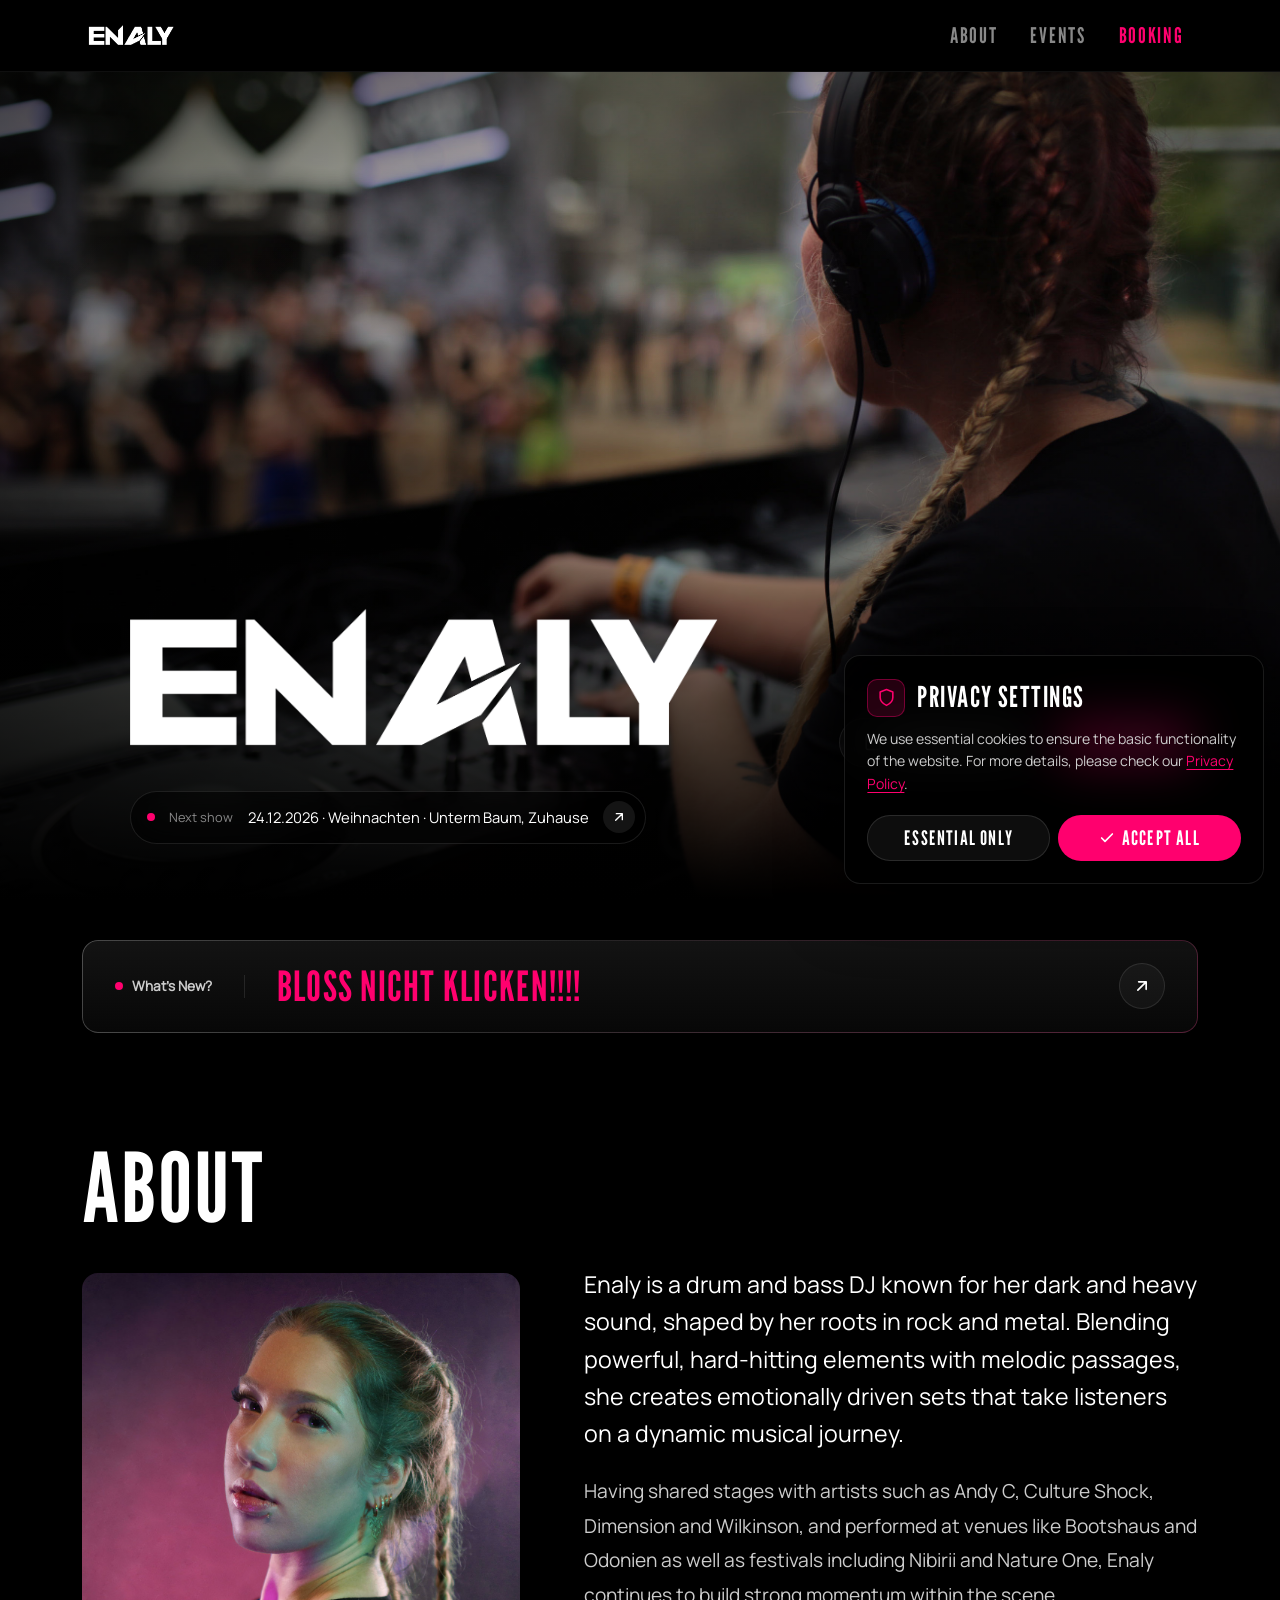
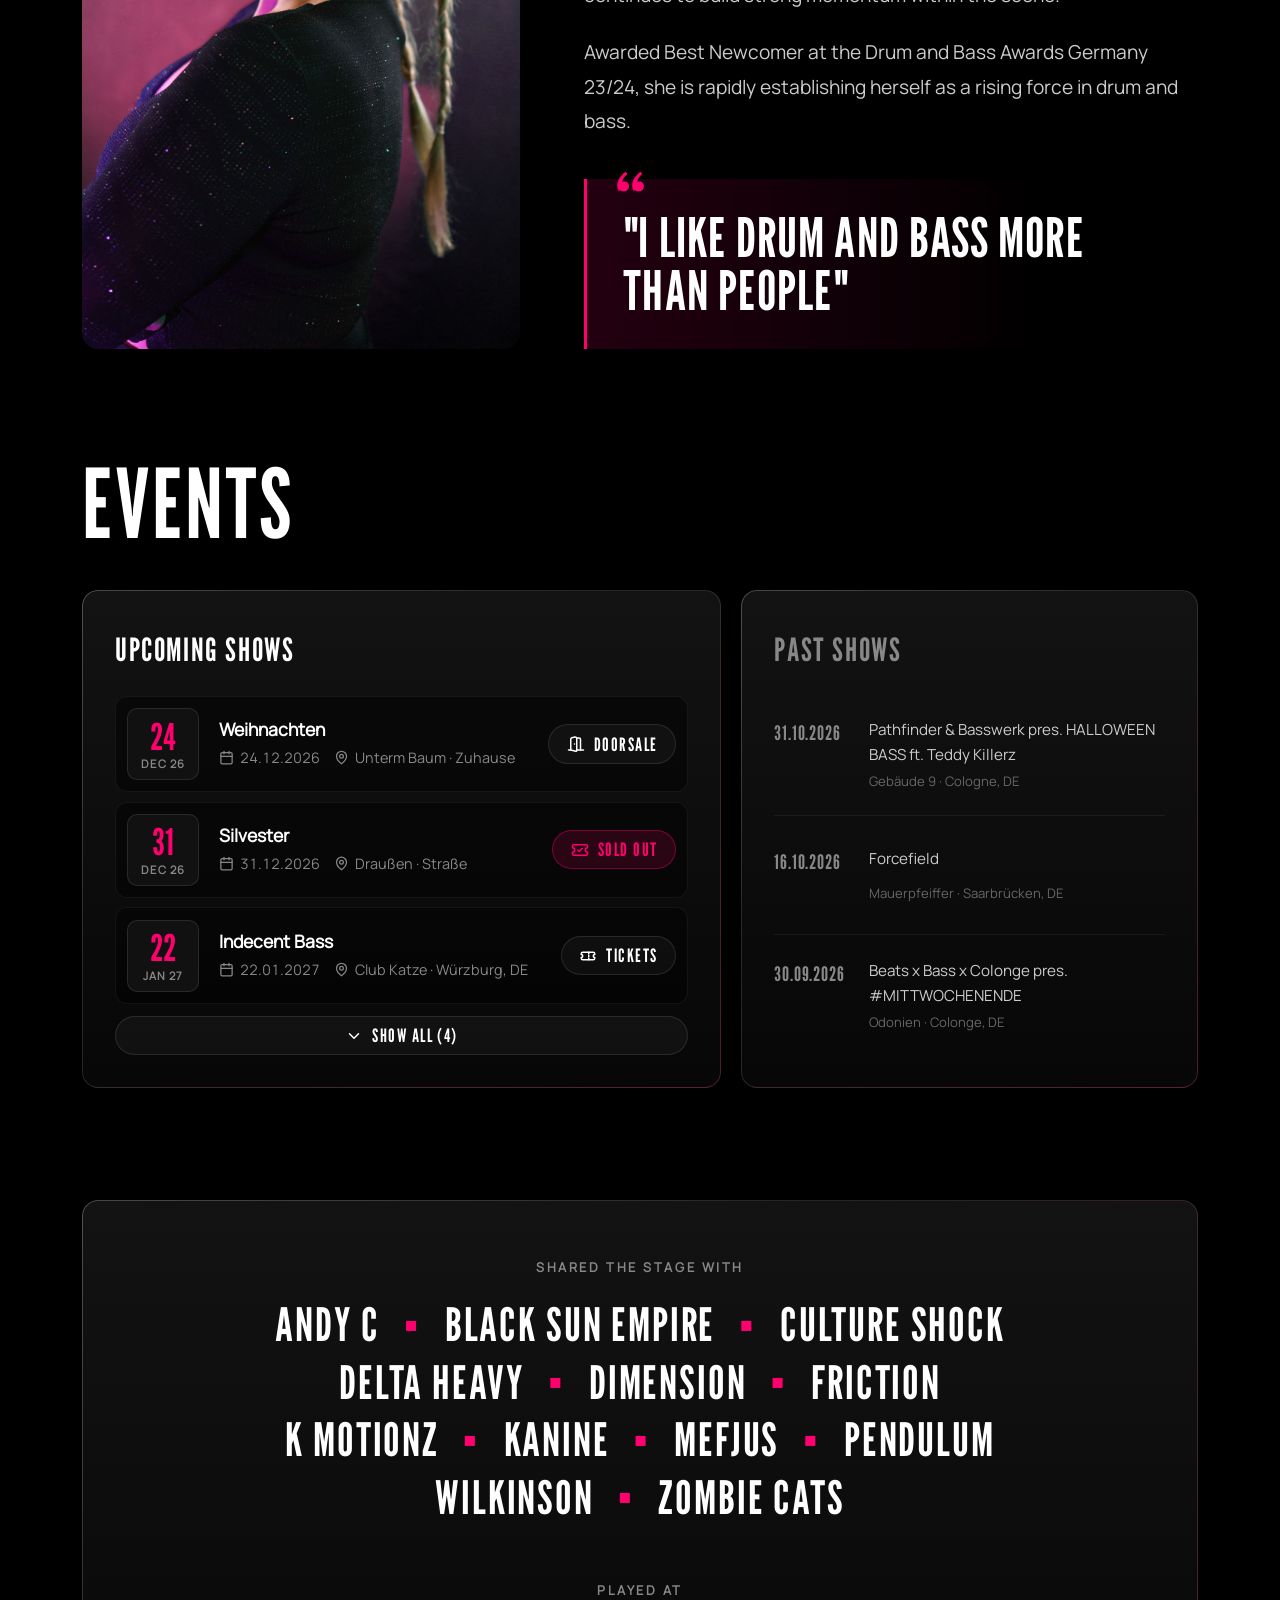
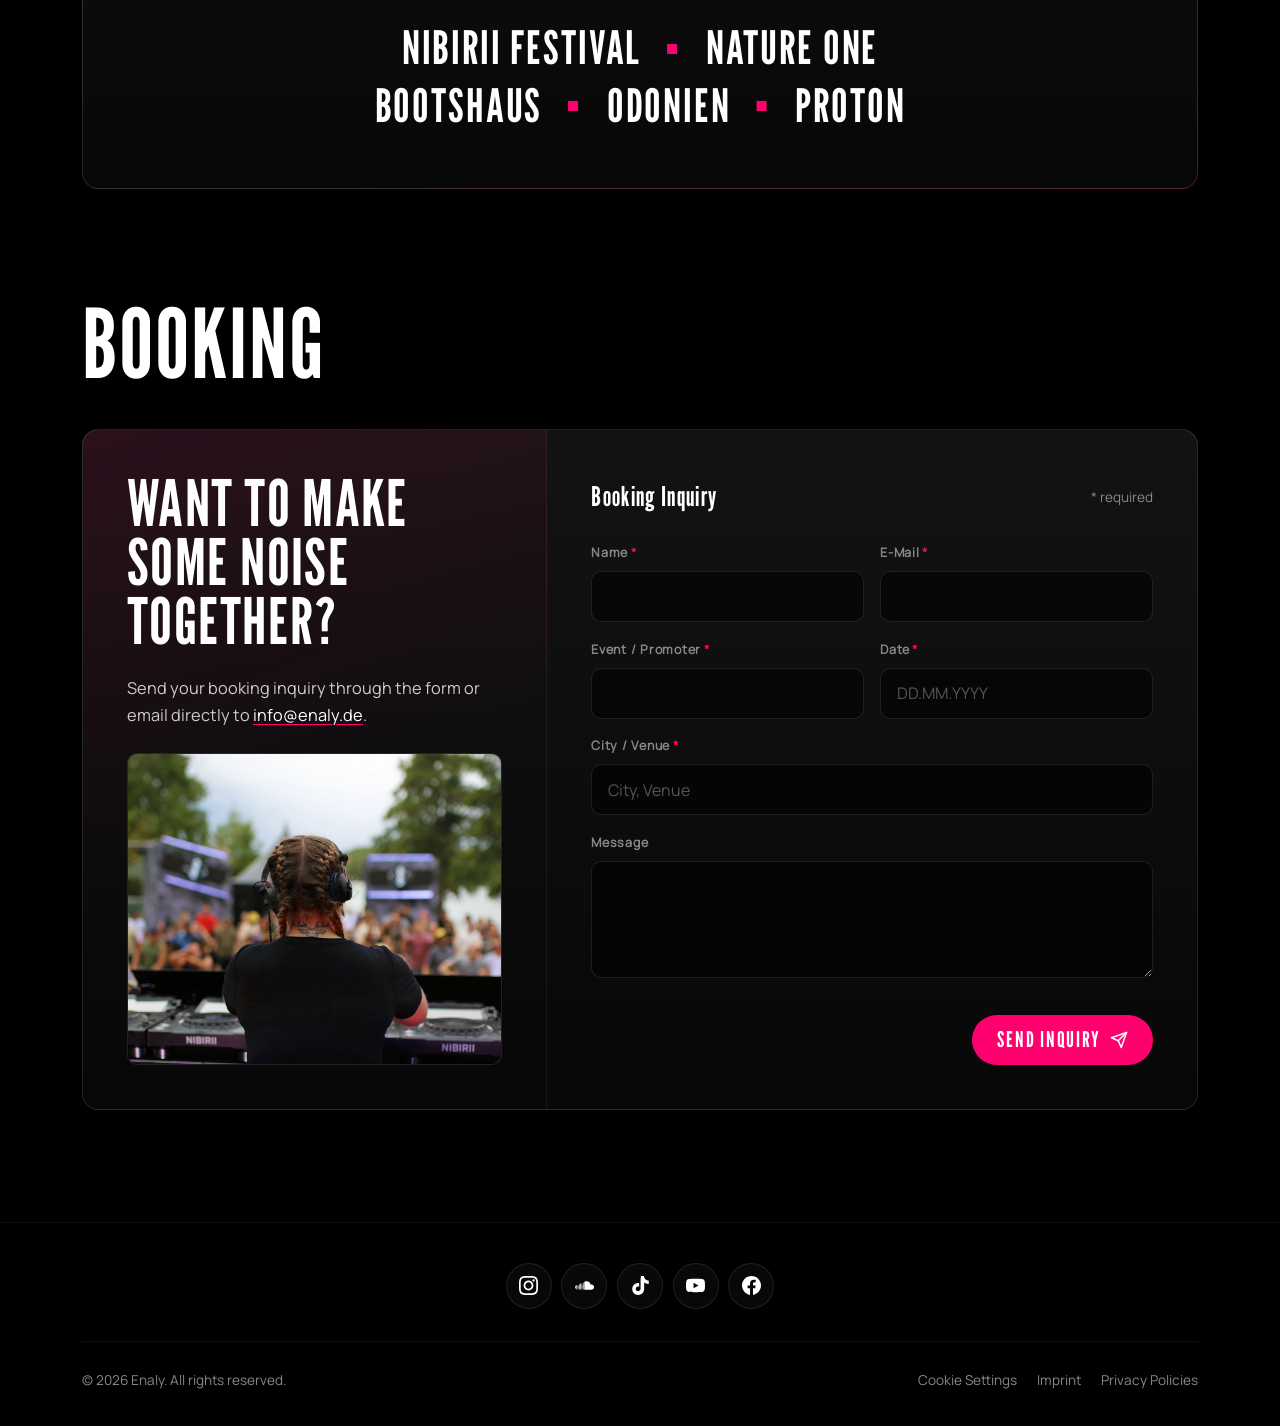
==== commit f12c4b22: "Add files via upload" ====
--- a/index.html
+++ b/index.html
@@ -1,8 +1,14 @@
 <!DOCTYPE html>
+<!--
+  Enaly · enaly.de
+  Design & development: Florian Miltz (FLOWZ) · https://iamflowz.de
+-->
 <html lang="en">
 <head>
   <meta charset="UTF-8"/>
   <meta name="viewport" content="width=device-width, initial-scale=1.0, viewport-fit=cover"/>
+  <meta name="author" content="Florian Miltz (FLOWZ)">
+  <link rel="author" href="/humans.txt">
 
   <title>Enaly · Drum & Bass DJ</title>
   <meta name="description" content="Official Website of Enaly. Drum & Bass DJ from Germany." />
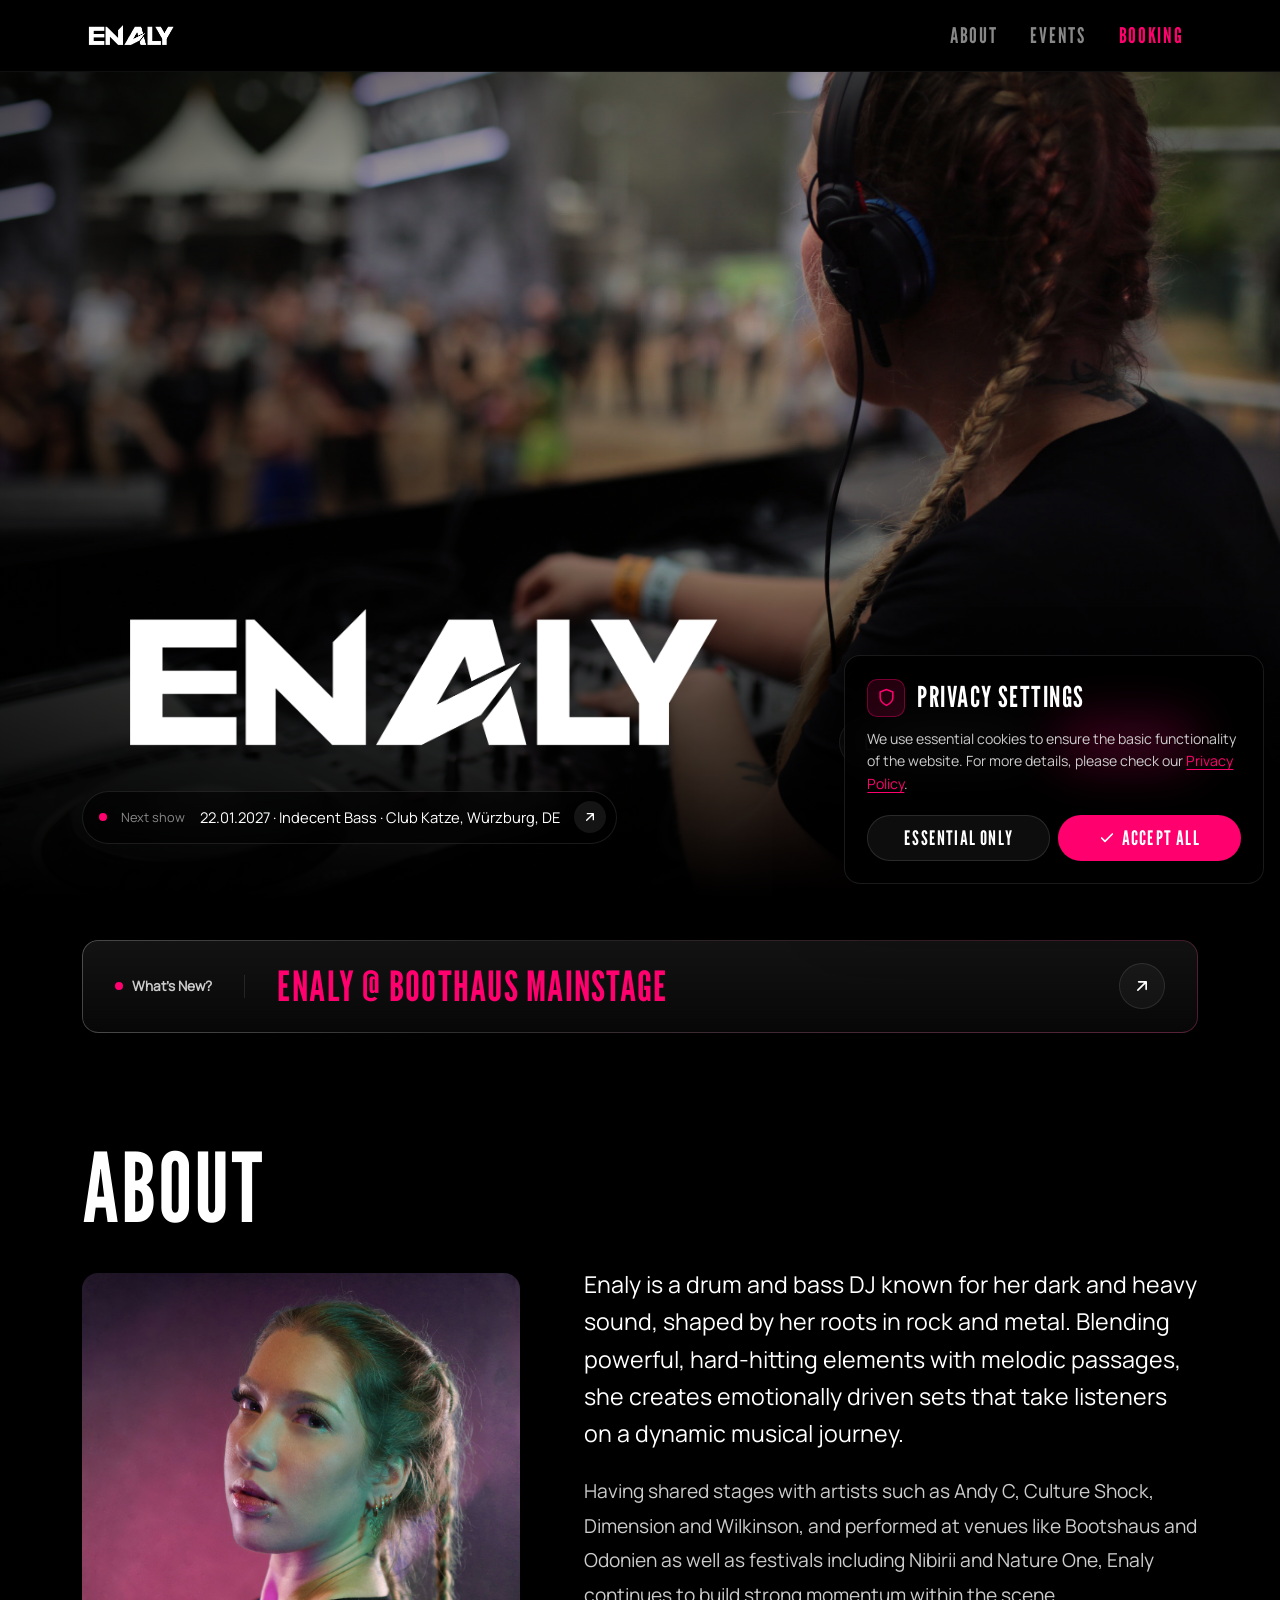
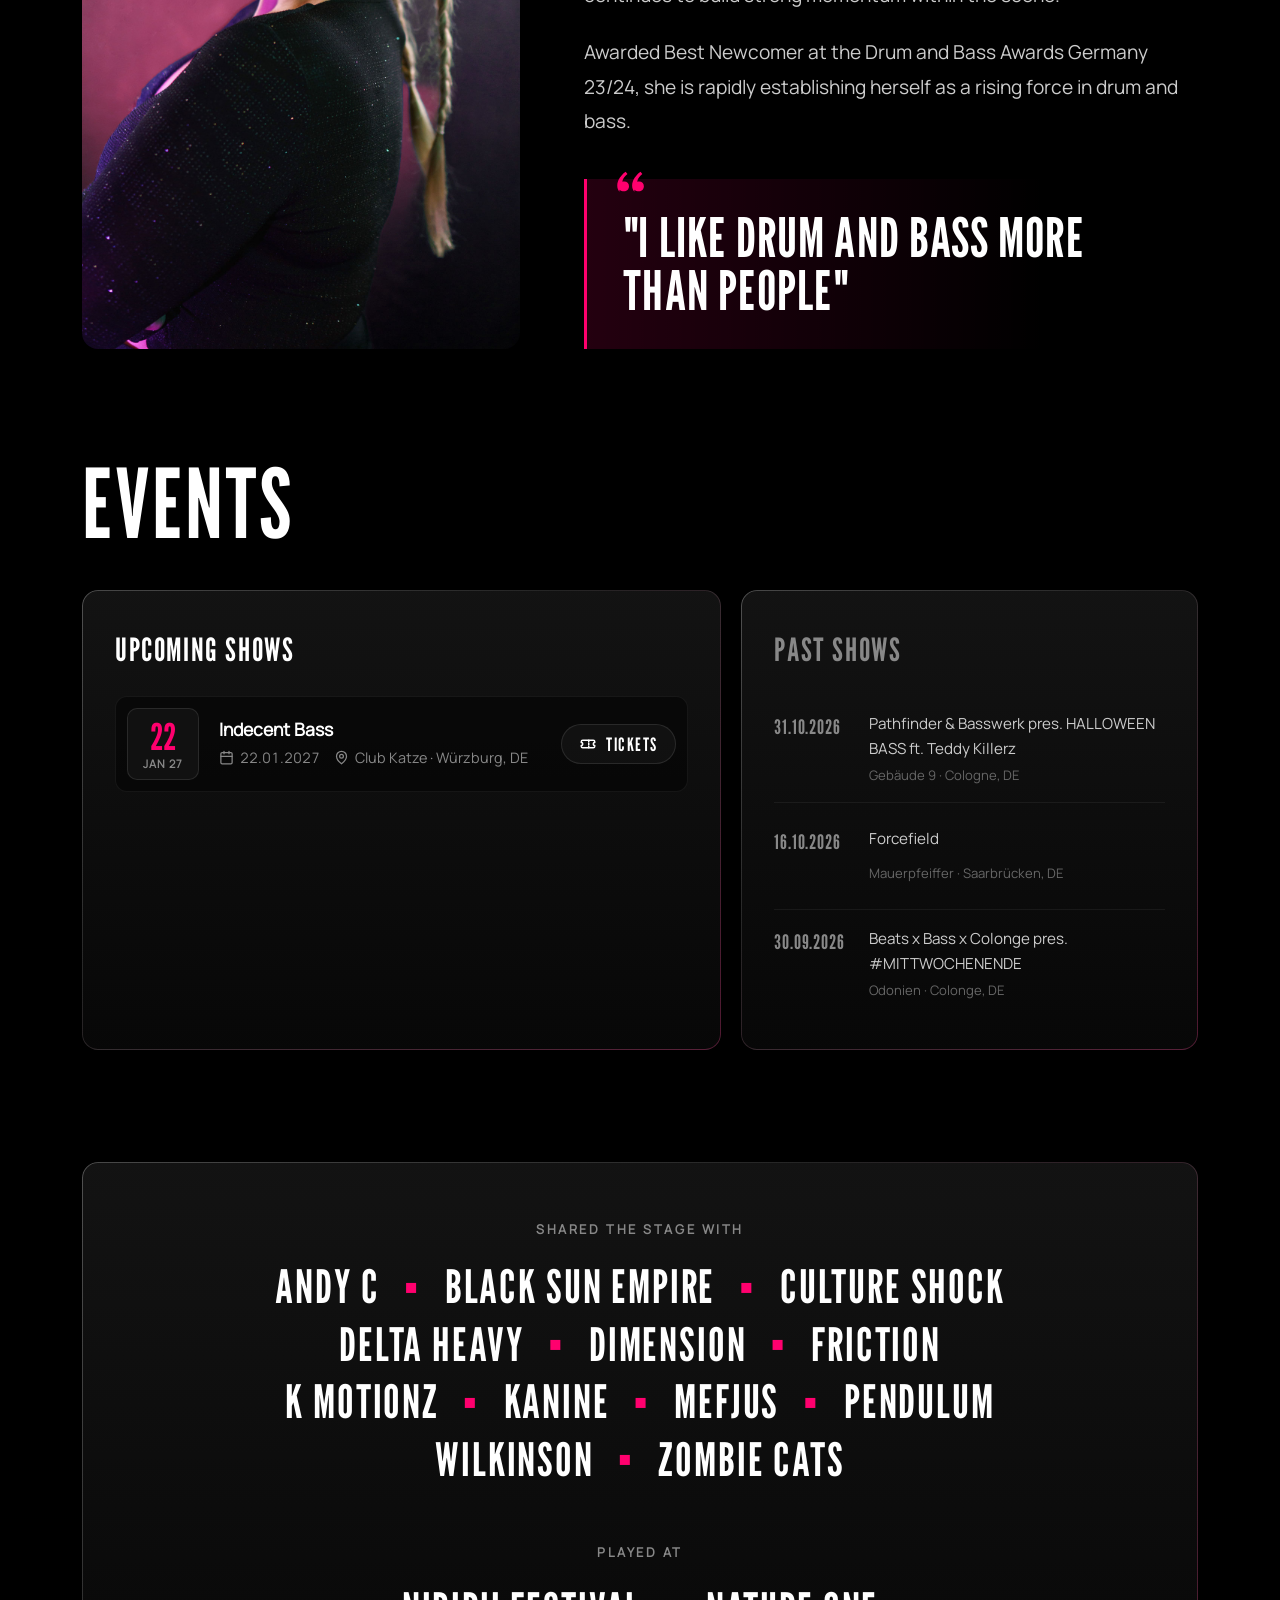
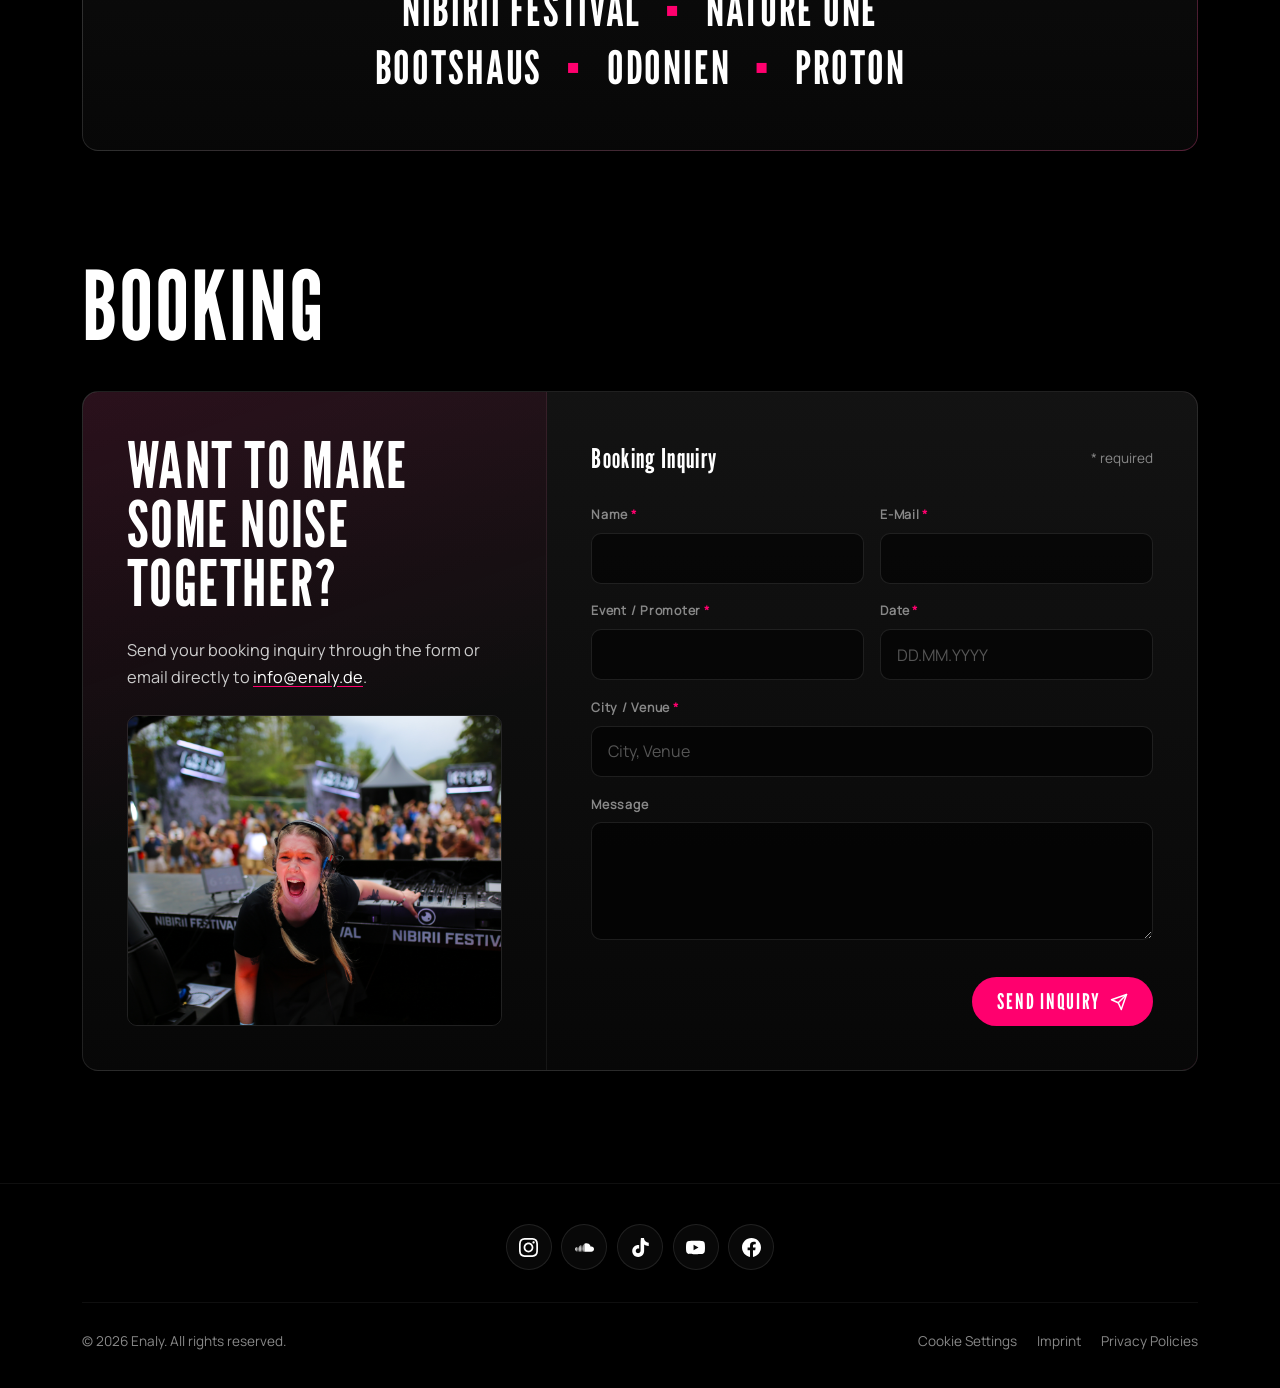
==== commit 6ea46338: "Add files via upload" ====
--- a/index.html
+++ b/index.html
@@ -57,7 +57,7 @@
   }
   </script>
 
-  <link rel="stylesheet" href="css/enaly.css?v=20261105c">
+  <link rel="stylesheet" href="css/enaly.css?v=20261106a">
 
   <style>
     /* ==================== HOME · page layout ==================== */
@@ -143,7 +143,6 @@
     .next-show {
       display: none;
       margin-top: 1.5rem;
-      margin-left: var(--logo-inset, 0px); /* starts exactly where the visible logo starts */
       align-items: center;
       gap: 0.9rem;
       padding: 0.6rem 0.6rem 0.6rem 1rem;
@@ -687,8 +686,8 @@
       .hero-logo img { width: min(78vw, 360px); }
       .hero-actions { width: 100%; }
       /* Next show: same width as the two buttons above, no logo indent */
-      .next-show.is-ready { display: flex; width: 100%; margin-left: 0; }
-      .next-show.is-ready { display: flex; width: 100%; margin-left: 0; }
+      .next-show.is-ready { display: flex; width: 100%; }
+      .next-show.is-ready { display: flex; width: 100%; }
       .next-show .ns-text { flex: 1; }
       .hero-actions .btn { flex: 1 1 auto; }
       .event-list { grid-auto-rows: auto; }
@@ -749,7 +748,7 @@
             <svg viewBox="0 0 24 24" fill="none" stroke="currentColor" stroke-width="2" stroke-linecap="round" stroke-linejoin="round" aria-hidden="true"><rect x="3" y="4" width="18" height="18" rx="2"/><path d="M16 2v4M8 2v4M3 10h18"/></svg>
             Upcoming Shows
           </a>
-          <a href="#booking" class="btn btn-primary">
+          <a href="/booking" class="btn btn-primary">
             <svg viewBox="0 0 24 24" fill="none" stroke="currentColor" stroke-width="2" stroke-linecap="round" stroke-linejoin="round" aria-hidden="true"><path d="M3 9a2 2 0 0 1 2-2h14a2 2 0 0 1 2 2v1a2 2 0 0 0 0 4v1a2 2 0 0 1-2 2H5a2 2 0 0 1-2-2v-1a2 2 0 0 0 0-4Z"/><path d="M13 7v2M13 15v2M13 11v2"/></svg>
             Booking
           </a>
@@ -939,7 +938,7 @@
   </footer>
 
   <!-- ==================== SCRIPTS ==================== -->
-  <script src="js/site.js?v=20261105b"></script>
+  <script src="js/site.js?v=20261106a"></script>
   <script src="js/cookie-banner.js?v=20261105b"></script>
   <script src="js/booking-form.js?v=20261105b"></script>
   <script src="js/richtext.js?v=20261105d"></script>
@@ -972,7 +971,7 @@
       const container = document.getElementById('aboutTextContainer');
       const quote = container.querySelector('.quote-box');
       try {
-        const res = await fetch('data/content.json', { cache: 'no-cache' });
+        const res = await fetch('data/content.json?t=' + Date.now(), { cache: 'no-store' });
         if (!res.ok) { container.querySelector('.placeholder')?.remove(); return; }
         const content = await res.json();
 
@@ -1082,36 +1081,6 @@
 
     loadContent();
 
-    // The logo file has empty (transparent) space on its left. Measure it once,
-    // so the "Next show" pill lines up with the visible left edge of the logo.
-    (function alignToLogo() {
-      const img = document.querySelector('.hero-logo img');
-      if (!img) return;
-      let inset = 0; // share of the image width that is empty on the left
-      function measure() {
-        try {
-          const w = img.naturalWidth, h = img.naturalHeight;
-          if (!w || !h) return;
-          const c = document.createElement('canvas'); c.width = w; c.height = h;
-          const ctx = c.getContext('2d'); ctx.drawImage(img, 0, 0);
-          const data = ctx.getImageData(0, 0, w, h).data;
-          let first = w;
-          for (let y = 0; y < h; y++) {
-            for (let x = 0; x < first; x++) {
-              if (data[(y * w + x) * 4 + 3] > 20) { first = x; break; }
-            }
-          }
-          inset = first < w ? first / w : 0;
-          apply();
-        } catch (e) { /* image not readable → keep the pill where it is */ }
-      }
-      function apply() {
-        const px = Math.round(img.getBoundingClientRect().width * inset);
-        document.documentElement.style.setProperty('--logo-inset', px + 'px');
-      }
-      if (img.complete) measure(); else img.addEventListener('load', measure);
-      window.addEventListener('resize', apply);
-    })();
 
     // ---------- Events loader (data/events.json) ----------
     function parseDate(dateStr) {
@@ -1179,7 +1148,7 @@
       const pastContainer = document.getElementById('pastEvents');
 
       try {
-        const res = await fetch('data/events.json', { cache: 'no-cache' });
+        const res = await fetch('data/events.json?t=' + Date.now(), { cache: 'no-store' });
         const events = await res.json();
         const now = new Date().setHours(0, 0, 0, 0);
 
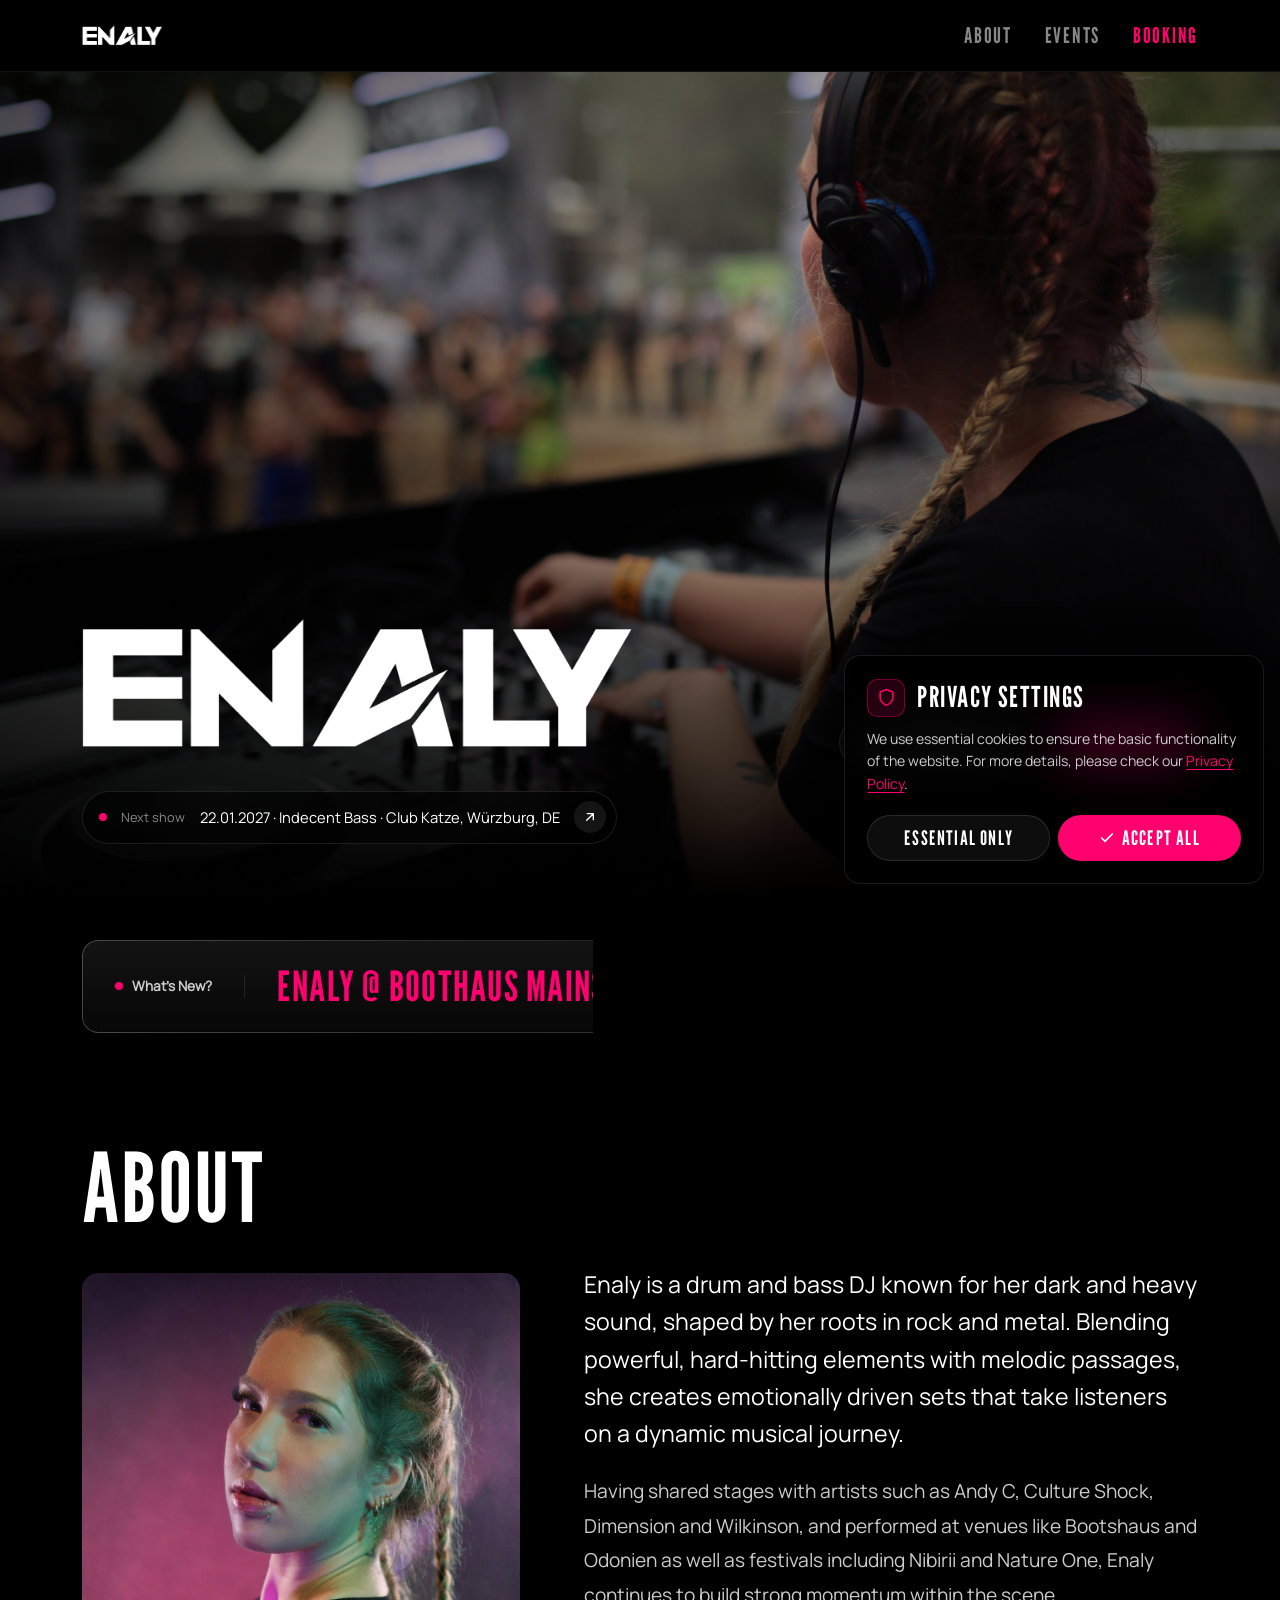
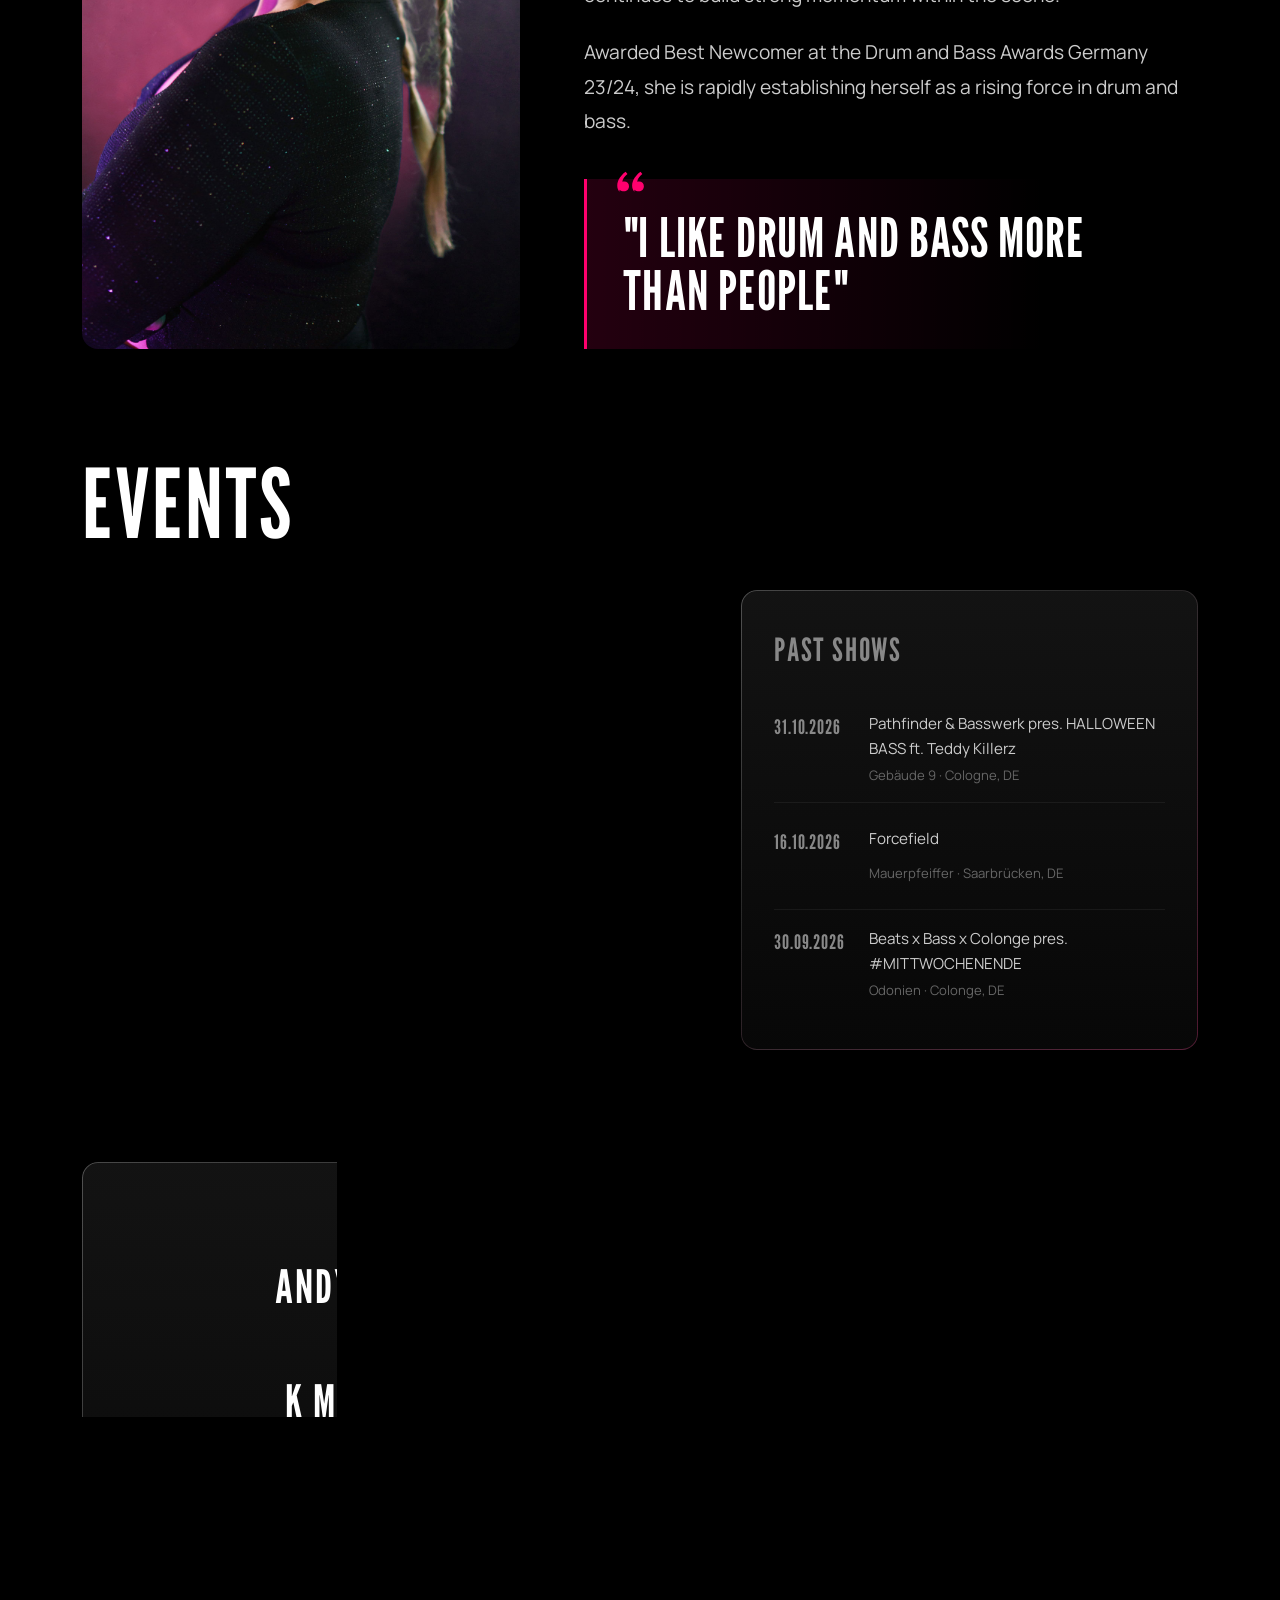
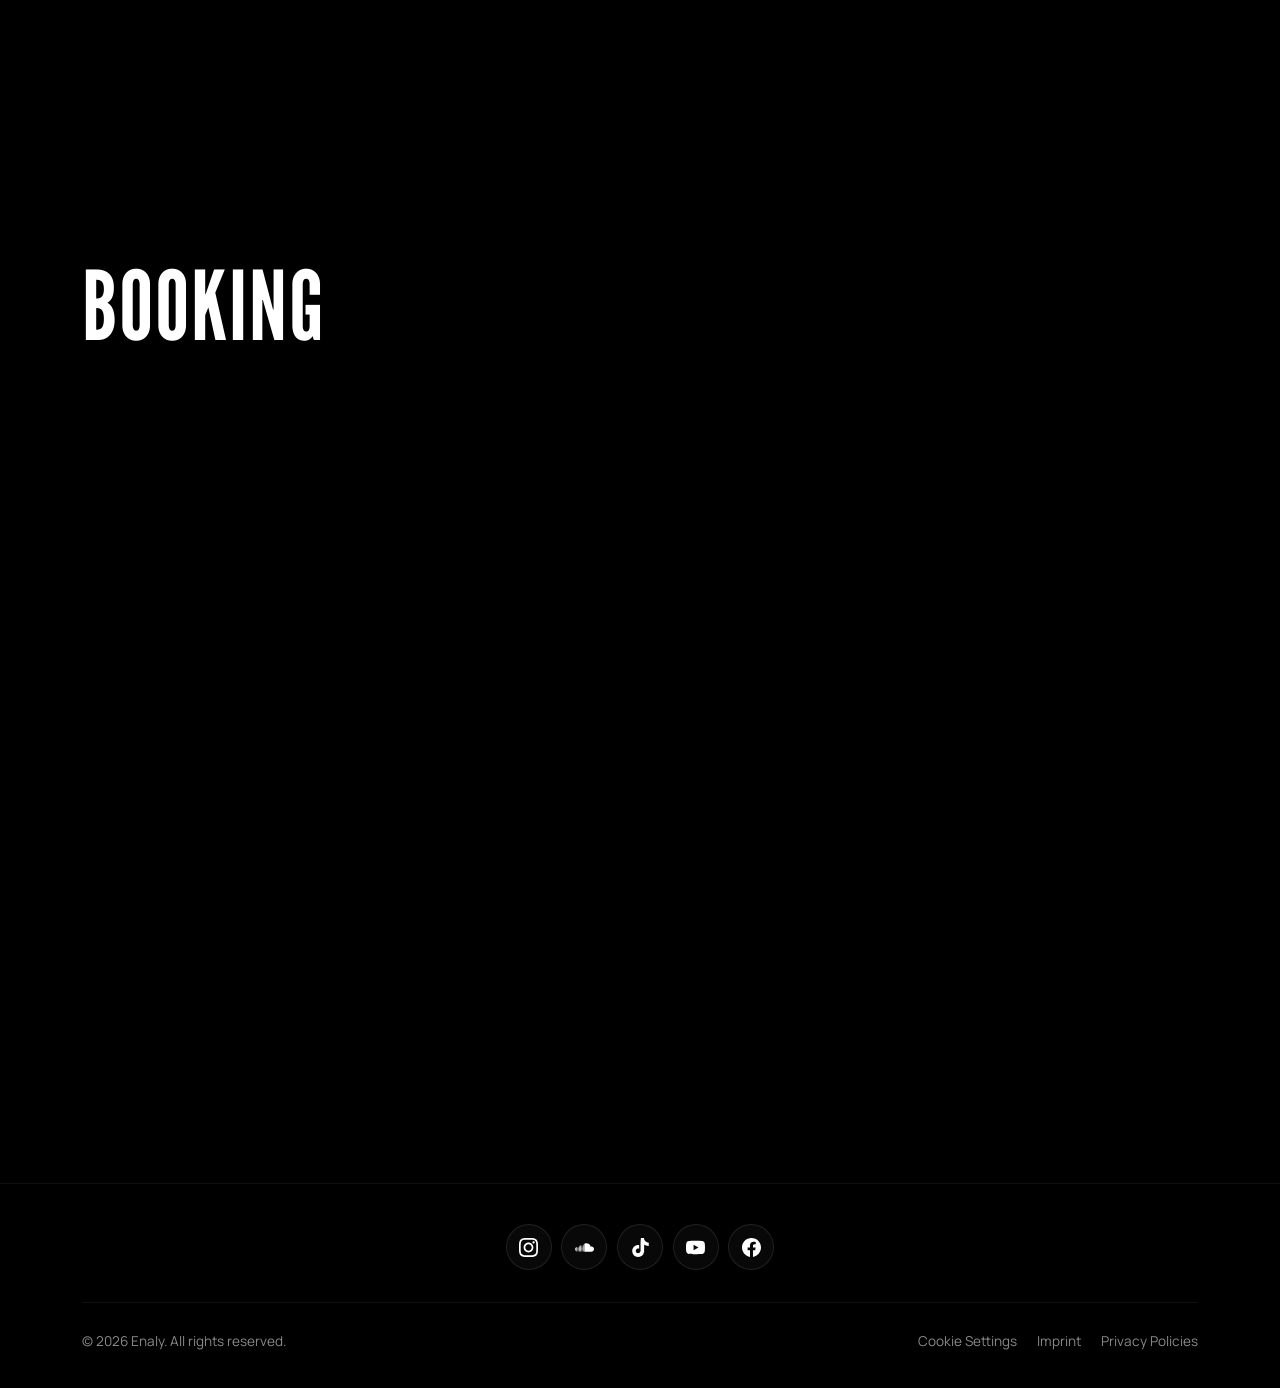
==== commit 25b6e0b8: "Add files via upload" ====
--- a/index.html
+++ b/index.html
@@ -59,7 +59,20 @@
 
   <link rel="stylesheet" href="css/enaly.css?v=20261106a">
 
+
+  <!-- Start loading content.json right away: it says which images to show,
+       so no old/default picture flashes up before the chosen one -->
+  <script>
+    window.enalyContent = fetch('data/content.json?t=' + Date.now(), { cache: 'no-store' })
+      .then(function (r) { return r.ok ? r.json() : null; })
+      .catch(function () { return null; });
+  </script>
+
   <style>
+
+    /* images chosen in the admin dashboard: invisible until the right picture has loaded */
+    img[data-dynamic] { opacity: 0; transition: opacity 0.5s ease; }
+    img[data-dynamic].is-loaded { opacity: 1; }
     /* ==================== HOME · page layout ==================== */
     section[id] { scroll-margin-top: calc(var(--nav-h) + 1.5rem); }
 
@@ -114,8 +127,8 @@
         linear-gradient(90deg, rgba(0,0,0,0.55) 0%, transparent 55%);
     }
     @keyframes heroIn {
-      from { transform: scale(1.12); opacity: 0; }
-      to   { transform: scale(1.04); opacity: 1; }
+      from { transform: scale(1.12); }
+      to   { transform: scale(1.04); }
     }
 
     .hero-inner {
@@ -736,8 +749,8 @@
     <div class="hero-media">
       <picture>
         <!-- Mobile header (admin: Images / Layout → Header Banner Image · Mobile); breakpoint matches the mobile hero layout -->
-        <source id="imgHeaderMobile" media="(max-width: 600px)" srcset="assets/header.jpg">
-        <img id="imgHeader" src="assets/header.jpg" alt="Enaly Stage" fetchpriority="high">
+        <source id="imgHeaderMobile" media="(max-width: 600px)">
+        <img id="imgHeader" alt="Enaly Stage" fetchpriority="high" data-dynamic>
       </picture>
     </div>
     <div class="container hero-inner">
@@ -778,7 +791,7 @@
 
         <div class="about-grid">
           <figure class="portrait-frame reveal">
-            <img id="imgAbout" src="assets/about.jpg" alt="Enaly Portrait" loading="lazy">
+            <img id="imgAbout" alt="Enaly Portrait" data-dynamic>
           </figure>
 
           <div class="about-text reveal" id="aboutTextContainer">
@@ -850,7 +863,7 @@
           <div class="booking-left">
             <h3>Want to make some noise together?</h3>
             <p>Send your booking inquiry through the form or email directly to <a href="mailto:info@enaly.de">info@enaly.de</a>.</p>
-            <img id="imgWorking" src="assets/working.jpg" alt="Enaly Working DJ Set" class="booking-working-img" loading="lazy">
+            <img id="imgWorking" alt="Enaly Working DJ Set" class="booking-working-img" data-dynamic>
           </div>
 
           <form id="bookingForm" class="booking-form" novalidate>
@@ -966,20 +979,32 @@
       return /^https?:\/\//i.test(u) ? u : '';
     }
 
+
+    // Show an image chosen in the dashboard; it fades in once loaded (never the old default first)
+    function showImage(img, src) {
+      if (!img || !src) return;
+      const done = () => img.classList.add('is-loaded');
+      img.addEventListener('load', done, { once: true });
+      img.addEventListener('error', done, { once: true });
+      img.src = src;
+      if (img.complete && img.naturalWidth) done();
+    }
+
     // ---------- Content loader (data/content.json) ----------
     async function loadContent() {
       const container = document.getElementById('aboutTextContainer');
       const quote = container.querySelector('.quote-box');
       try {
-        const res = await fetch('data/content.json?t=' + Date.now(), { cache: 'no-store' });
-        if (!res.ok) { container.querySelector('.placeholder')?.remove(); return; }
-        const content = await res.json();
-
-        if (content.imgHeader) document.getElementById('imgHeader').src = content.imgHeader;
-        // Separate mobile header if set, otherwise phones use the desktop image
-        document.getElementById('imgHeaderMobile').srcset = content.imgHeaderMobile || content.imgHeader || 'assets/header.jpg';
-        if (content.imgAbout) document.getElementById('imgAbout').src = content.imgAbout;
-        if (content.imgWorking) document.getElementById('imgWorking').src = content.imgWorking;
+        const content = (await window.enalyContent) || {};
+
+        // Images: only the ones chosen in the dashboard (defaults only if nothing is set)
+        const header = content.imgHeader || 'assets/header.jpg';
+        // separate mobile header if set, otherwise phones use the desktop image (set before the img, so the browser picks the right one)
+        document.getElementById('imgHeaderMobile').srcset = content.imgHeaderMobile || header;
+        showImage(document.getElementById('imgHeader'), header);
+        showImage(document.getElementById('imgAbout'), content.imgAbout || 'assets/about.jpg');
+        showImage(document.getElementById('imgWorking'), content.imgWorking || 'assets/working.jpg');
+        if (!Object.keys(content).length) { container.querySelector('.placeholder')?.remove(); return; }
 
         container.querySelector('.placeholder')?.remove();
         if (content.about && content.about.trim() !== "") {
--- a/css/enaly.css
+++ b/css/enaly.css
@@ -196,6 +196,8 @@
 }
 .nav-links a:hover { color: var(--text-primary); background: rgba(255,255,255,0.05); }
 .nav-links a.active { color: var(--pink); }
+/* last link: text ends exactly at the page edge (same line as the header buttons below) */
+.nav-links li:last-child a { margin-right: -0.9rem; }
 
 .nav-right { display: flex; align-items: center; gap: 0.5rem; }
 
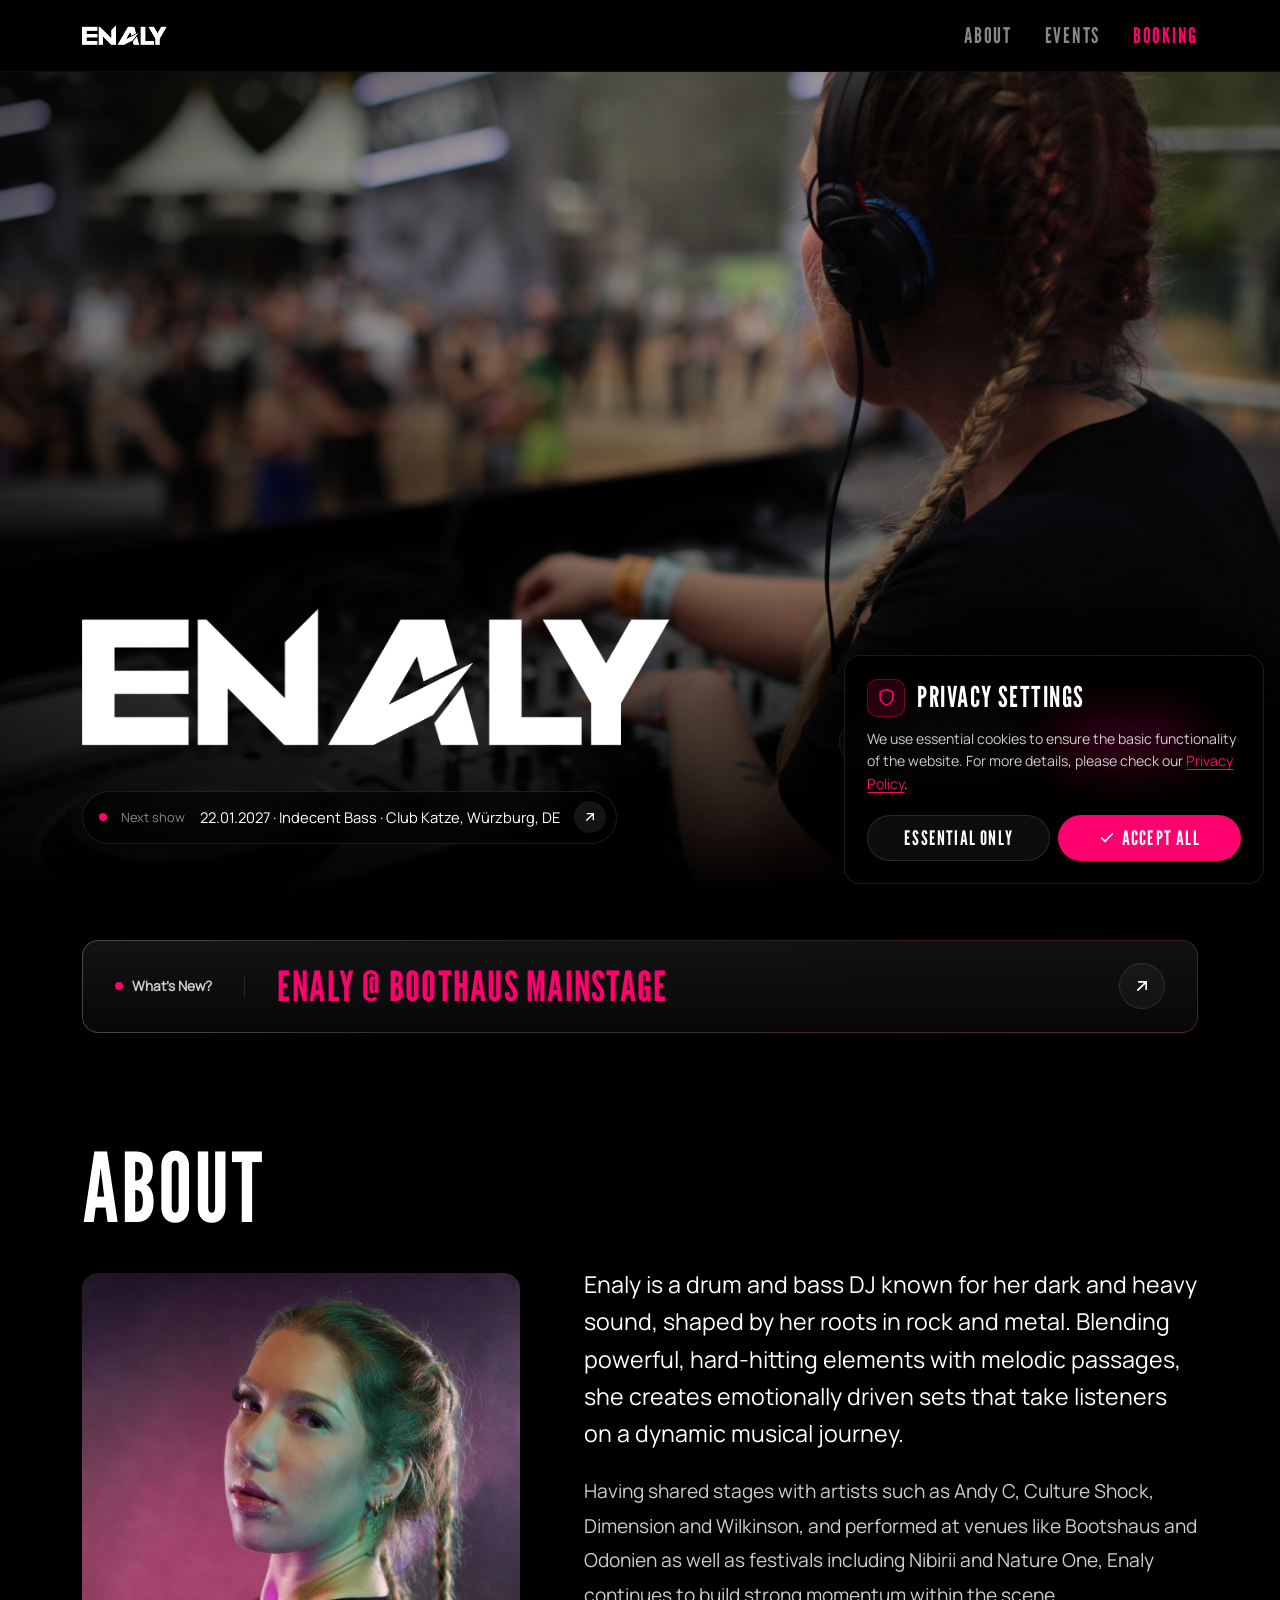
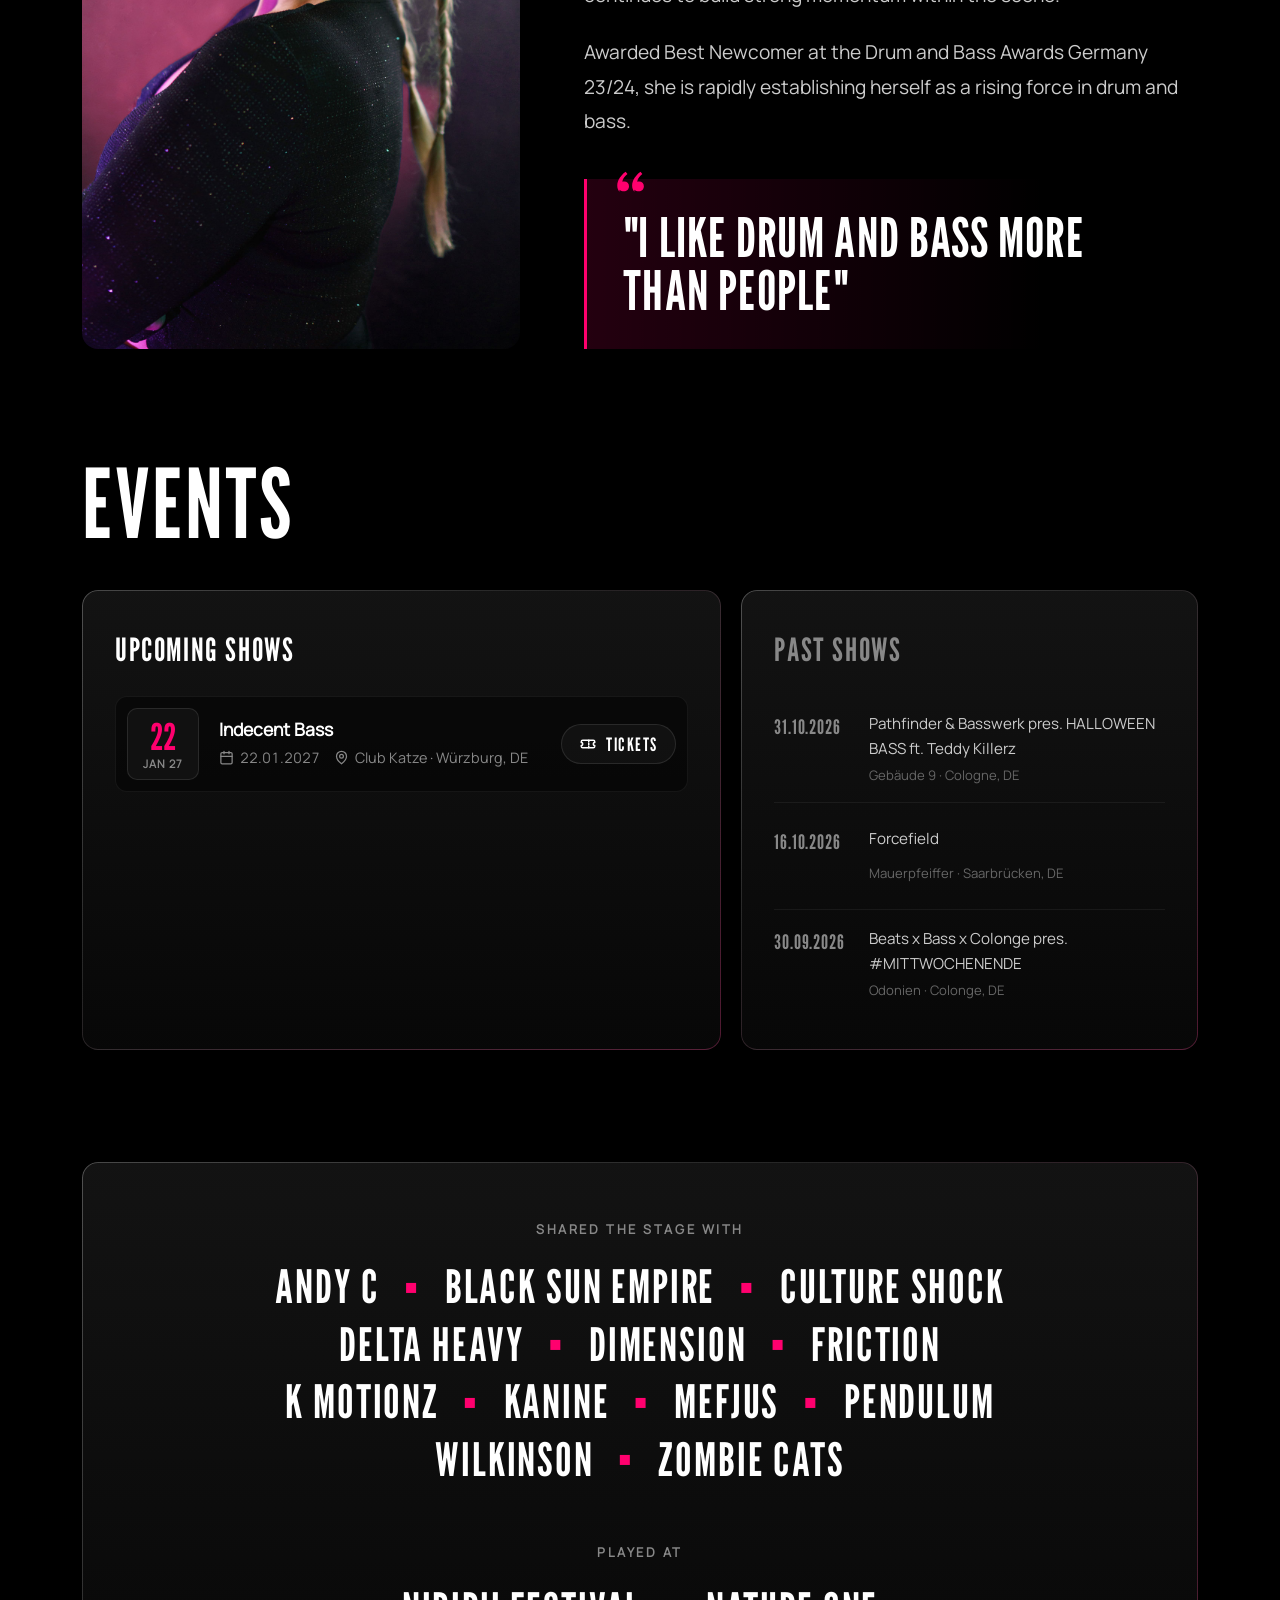
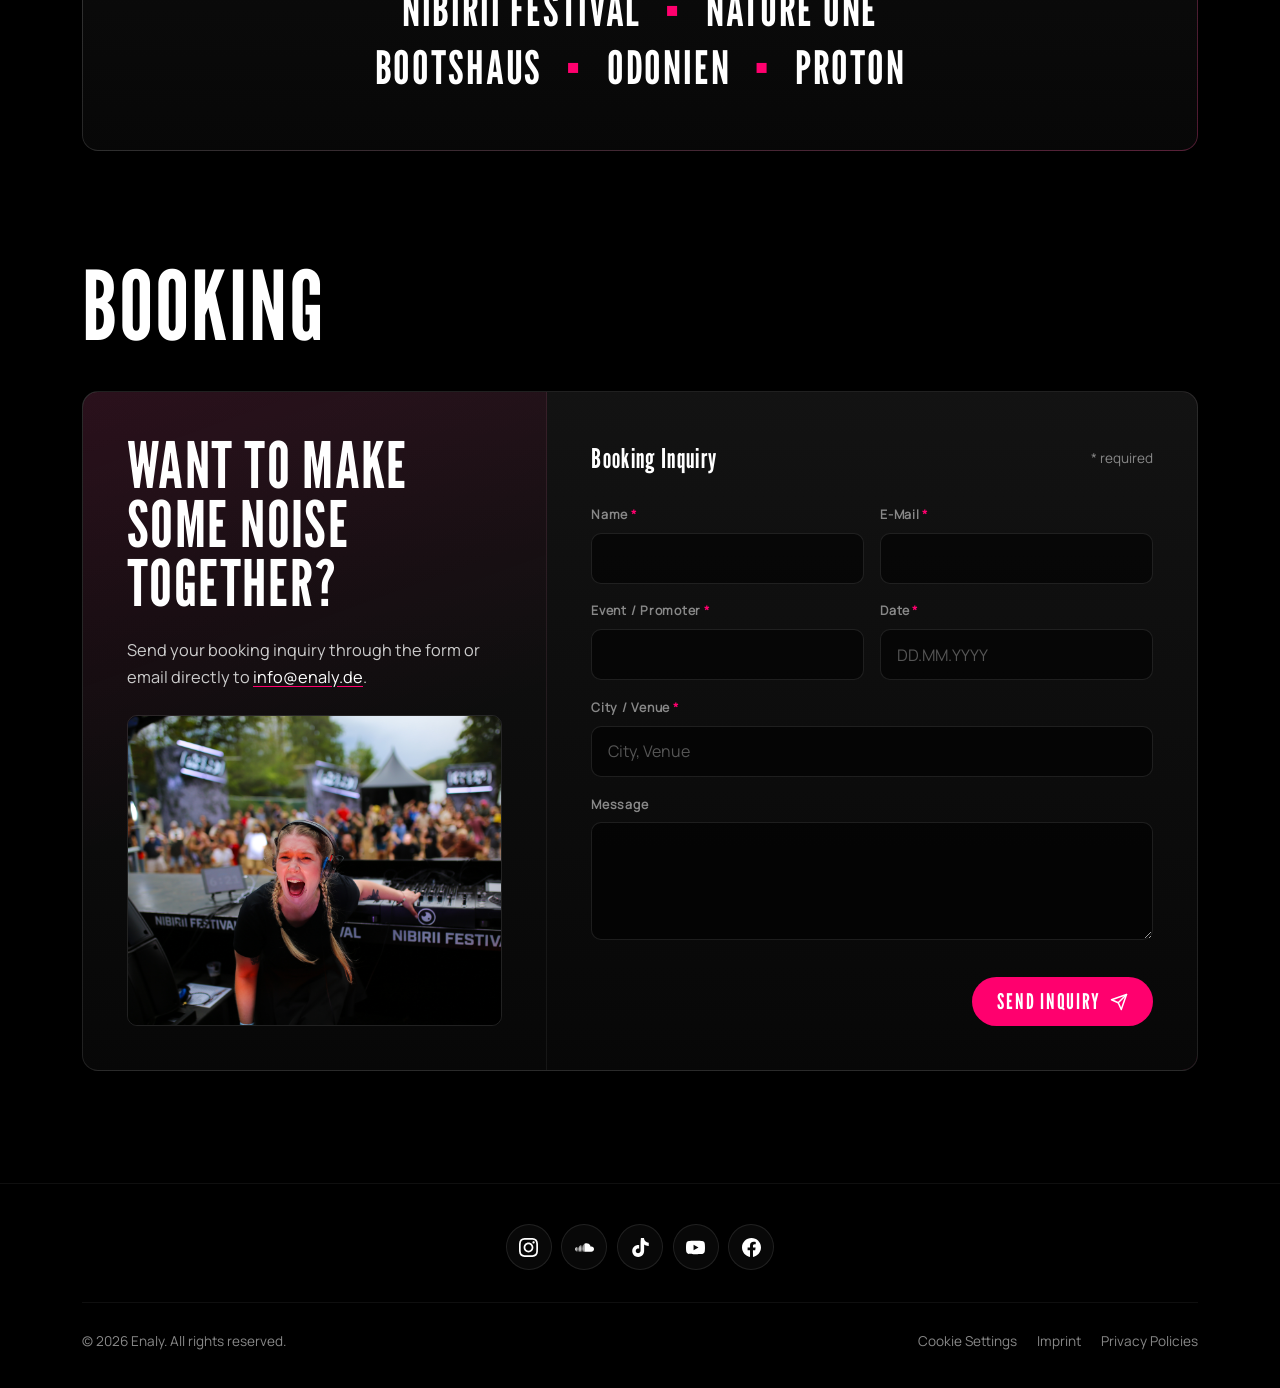
==== commit 97c9483e: "Add files via upload" ====
--- a/index.html
+++ b/index.html
@@ -951,9 +951,9 @@
   </footer>
 
   <!-- ==================== SCRIPTS ==================== -->
-  <script src="js/site.js?v=20261106a"></script>
+  <script src="js/site.js?v=20261113a"></script>
   <script src="js/cookie-banner.js?v=20261105b"></script>
-  <script src="js/booking-form.js?v=20261105b"></script>
+  <script src="js/booking-form.js?v=20261113a"></script>
   <script src="js/richtext.js?v=20261105d"></script>
 
   <script>
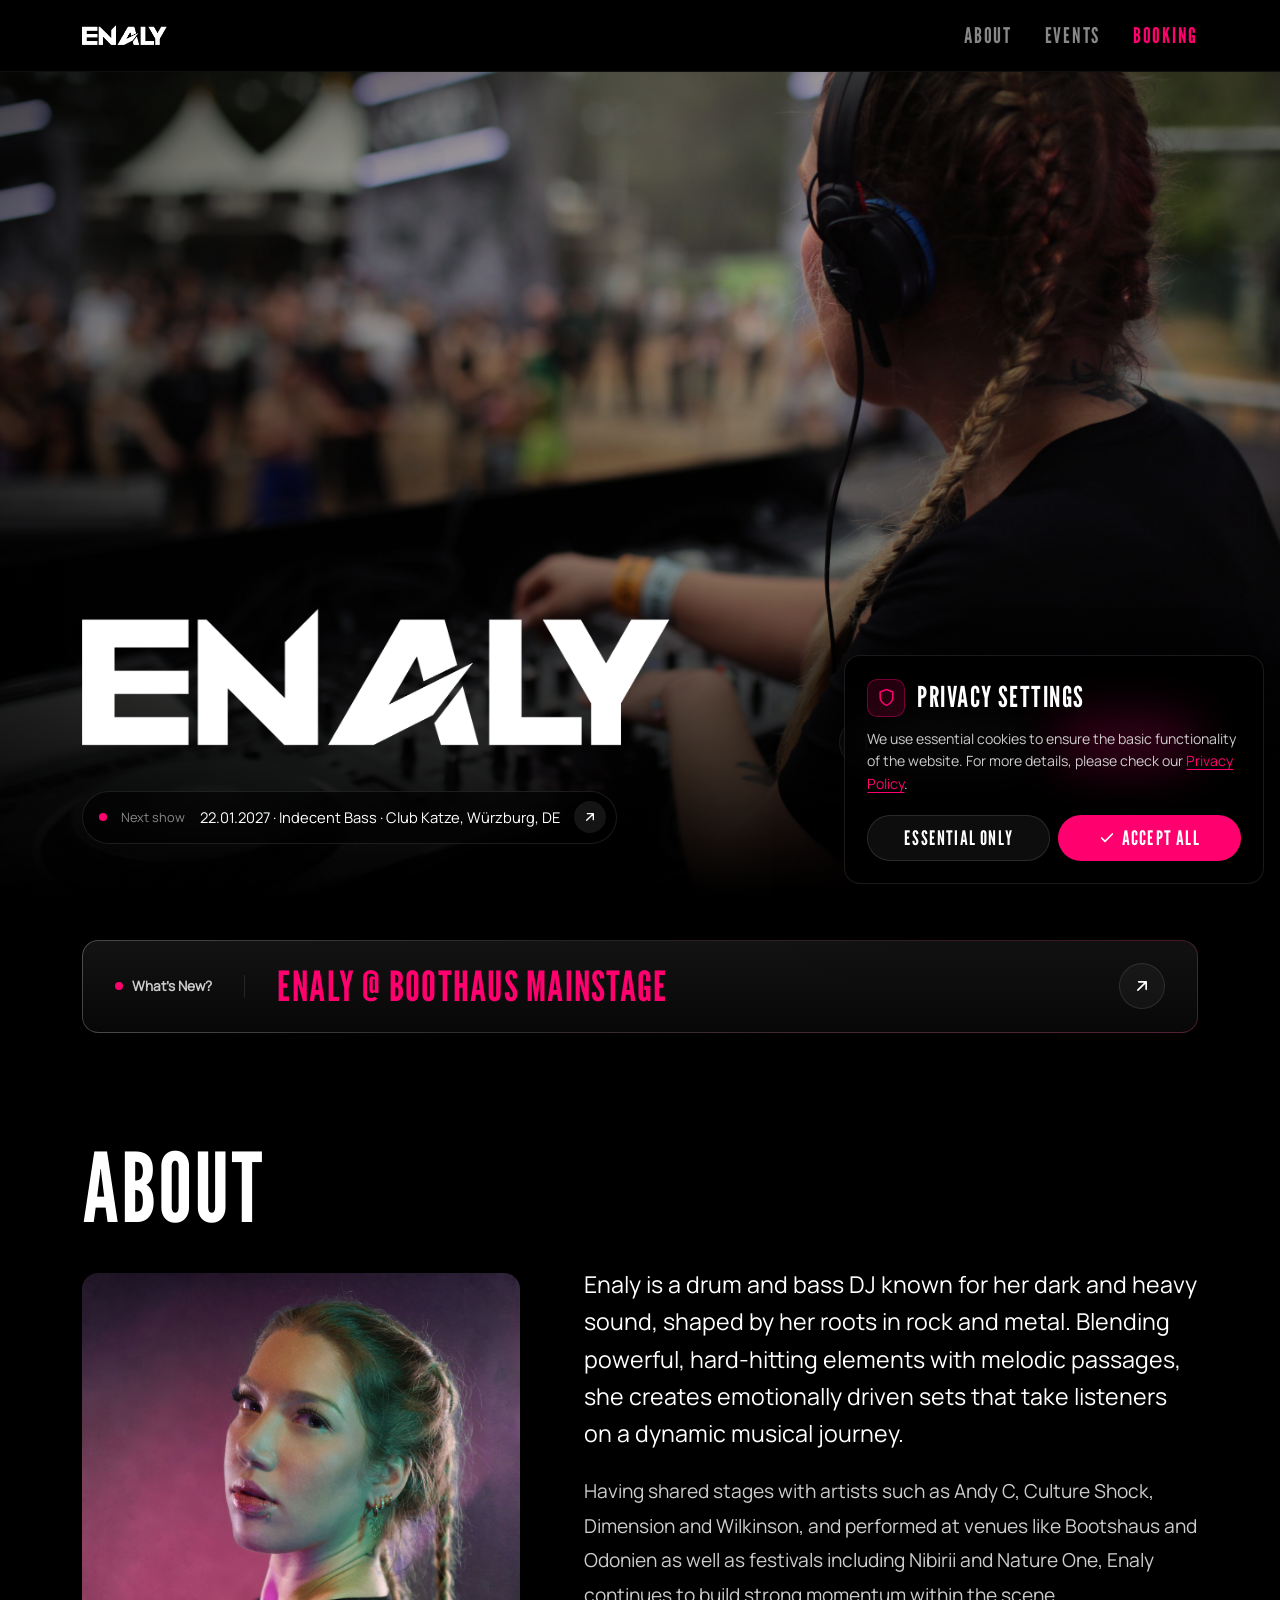
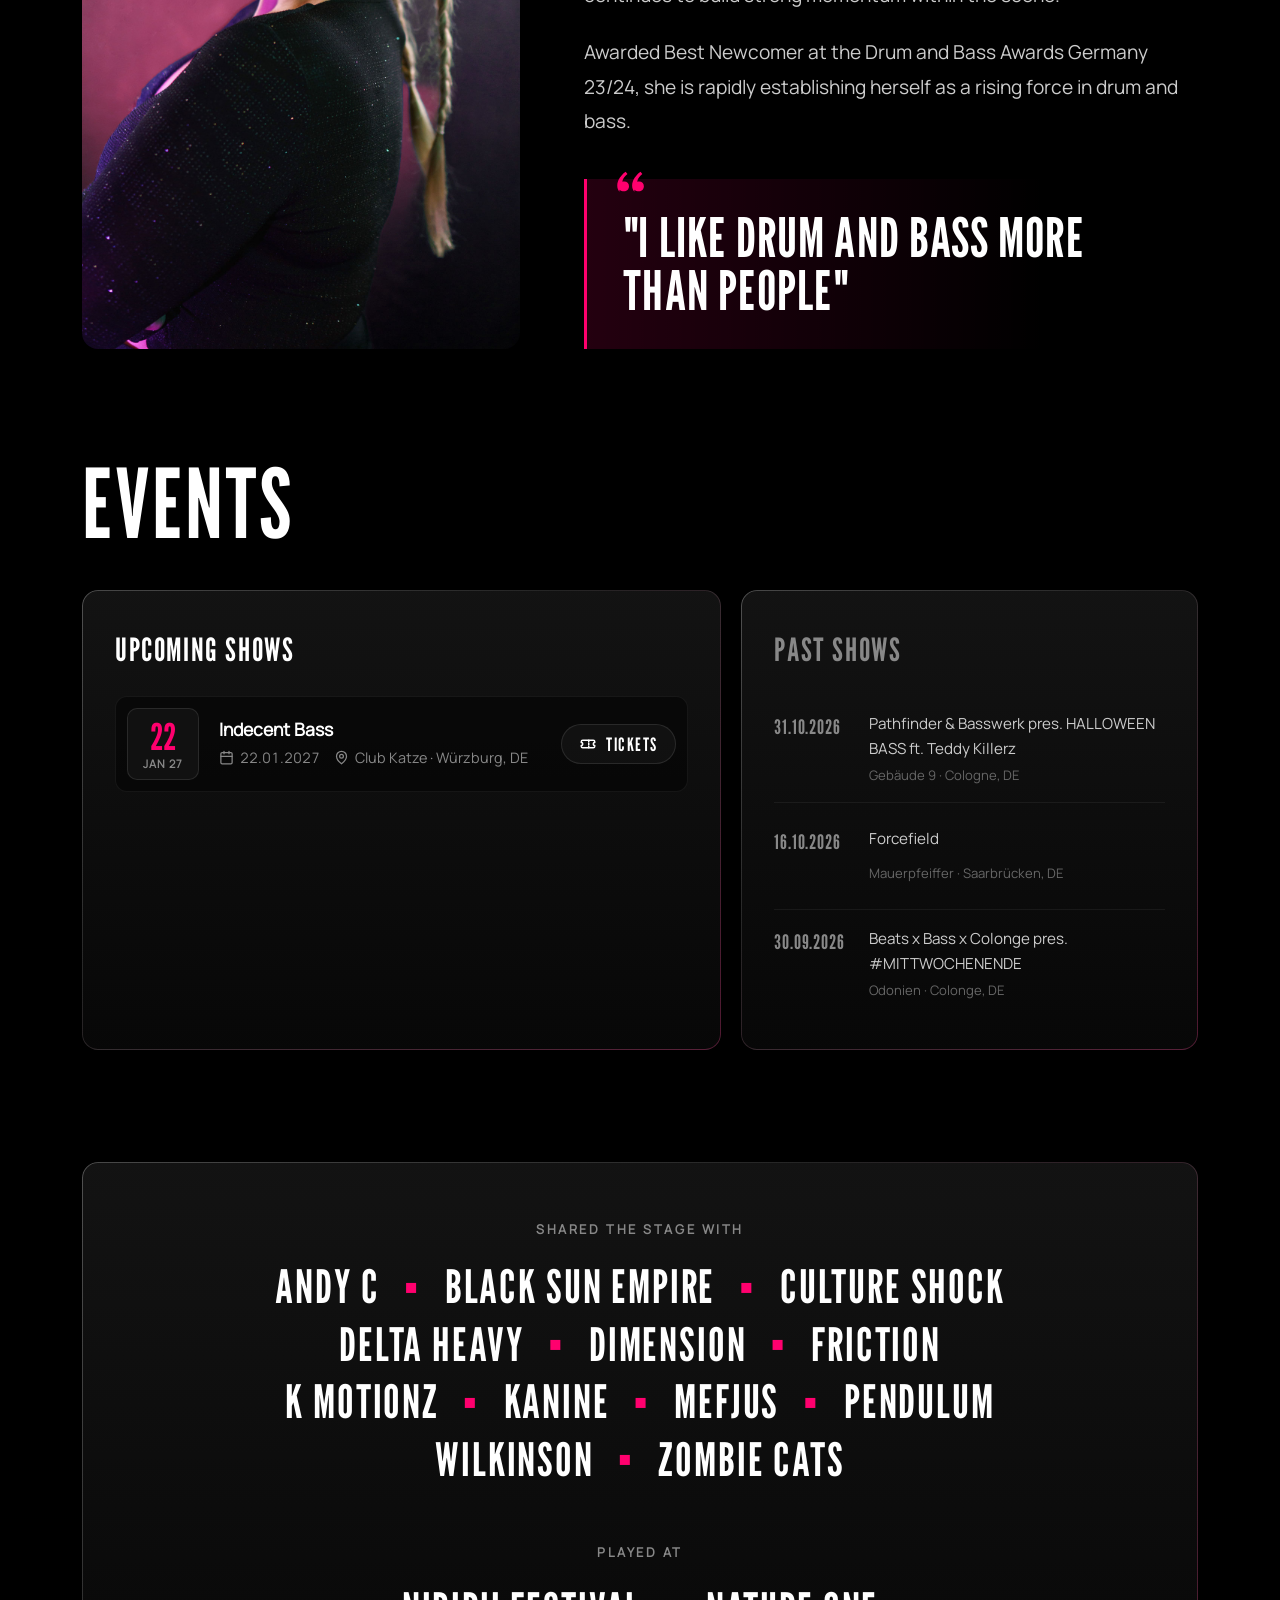
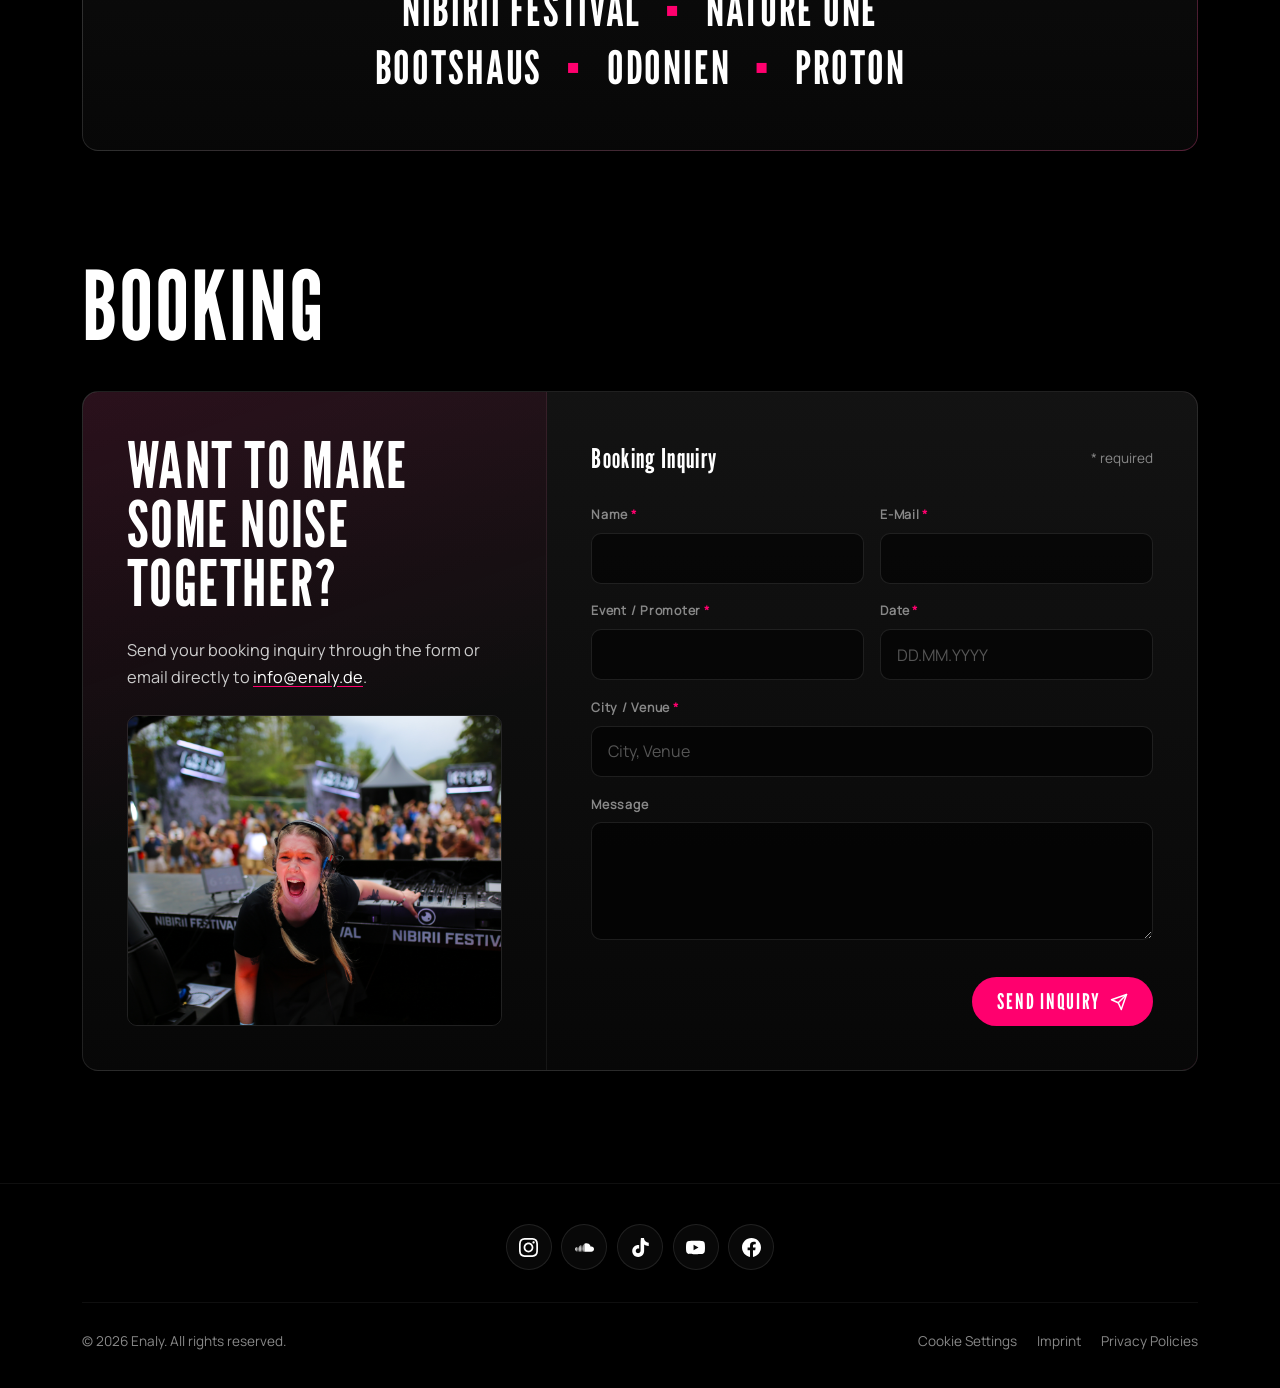
==== commit a5b131eb: "Add files via upload" ====
--- a/index.html
+++ b/index.html
@@ -35,8 +35,7 @@
   <link rel="preload" href="fonts/league-gothic-v13-latin-regular.woff2" as="font" type="font/woff2" crossorigin>
   <link rel="preload" href="fonts/manrope-v20-latin-regular.woff2" as="font" type="font/woff2" crossorigin>
 
-  <!-- Cloudflare Turnstile captcha -->
-  <script src="https://challenges.cloudflare.com/turnstile/v0/api.js" async defer></script>
+  <!-- Cloudflare Turnstile (spam protection) is loaded by js/booking-form.js only when someone uses the form -->
 
   <!-- Structured data -->
   <script type="application/ld+json">
@@ -953,7 +952,7 @@
   <!-- ==================== SCRIPTS ==================== -->
   <script src="js/site.js?v=20261113a"></script>
   <script src="js/cookie-banner.js?v=20261105b"></script>
-  <script src="js/booking-form.js?v=20261113a"></script>
+  <script src="js/booking-form.js?v=20261114a"></script>
   <script src="js/richtext.js?v=20261105d"></script>
 
   <script>
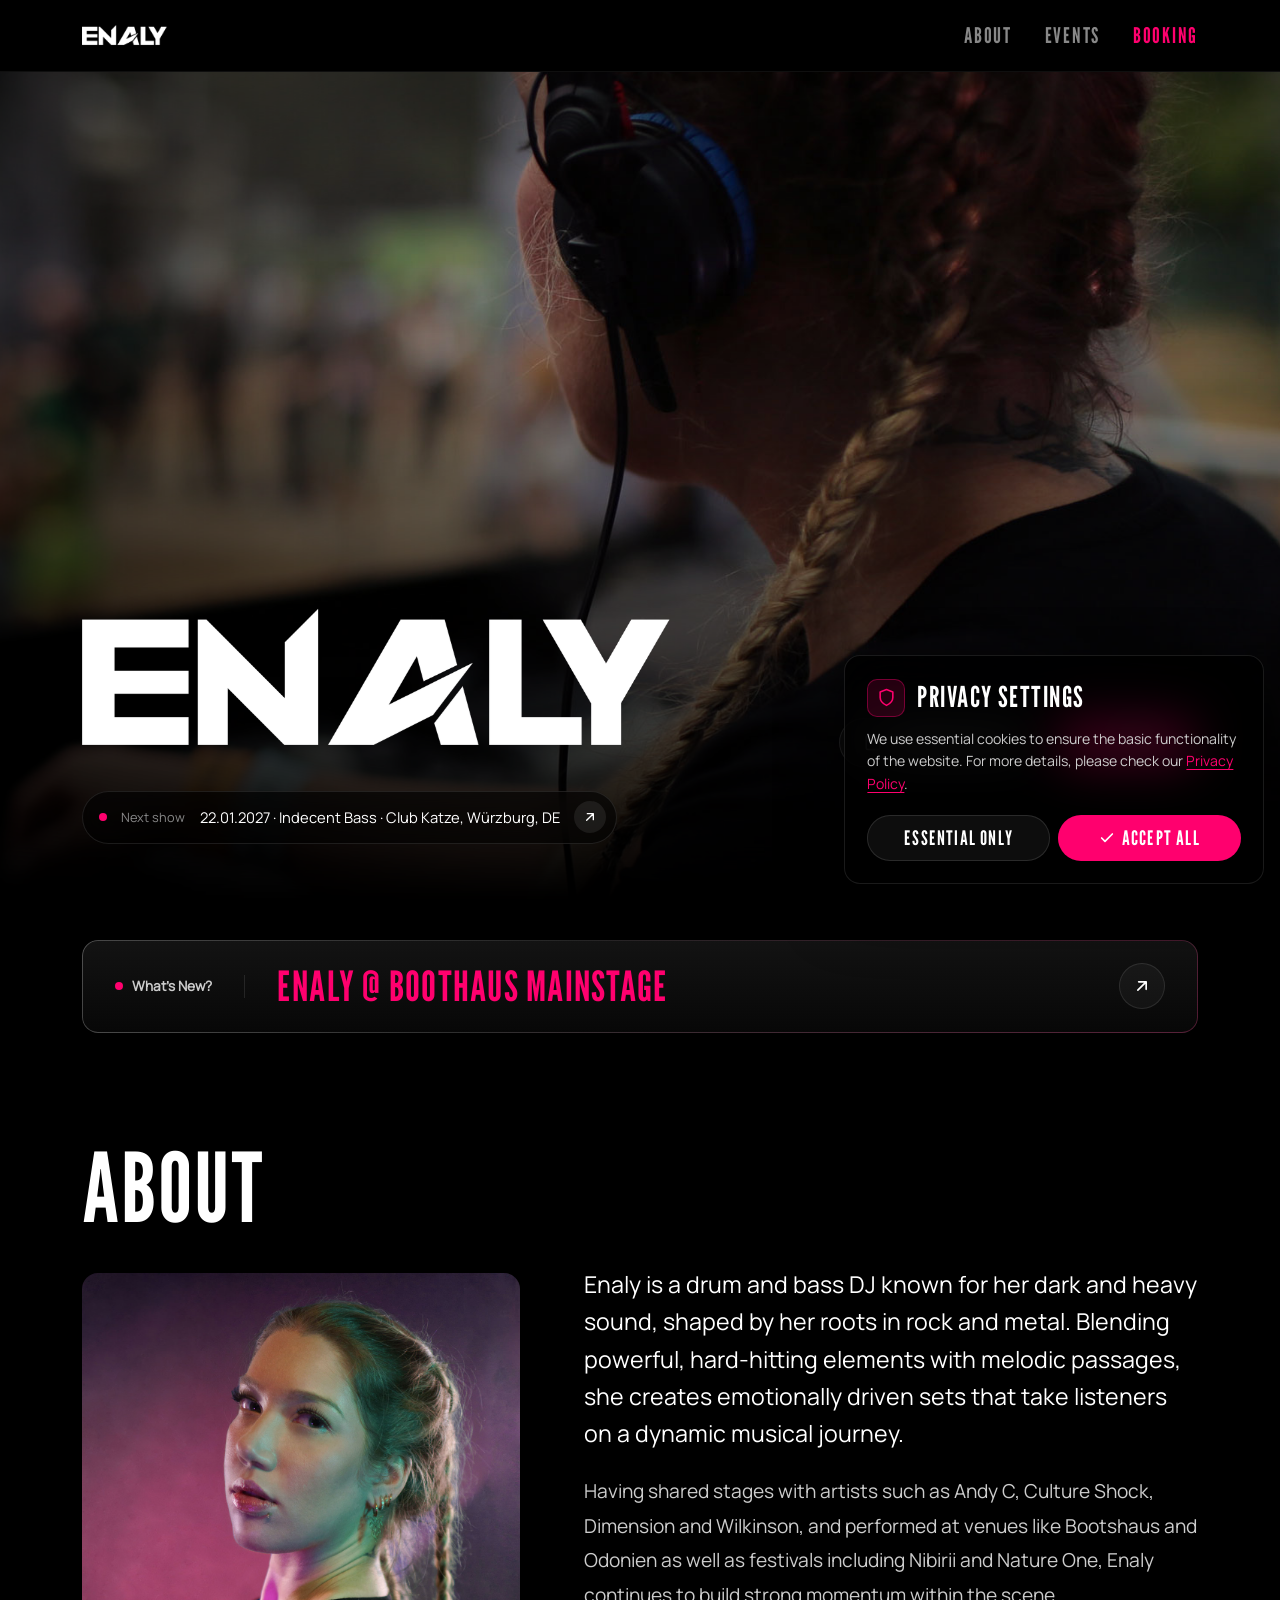
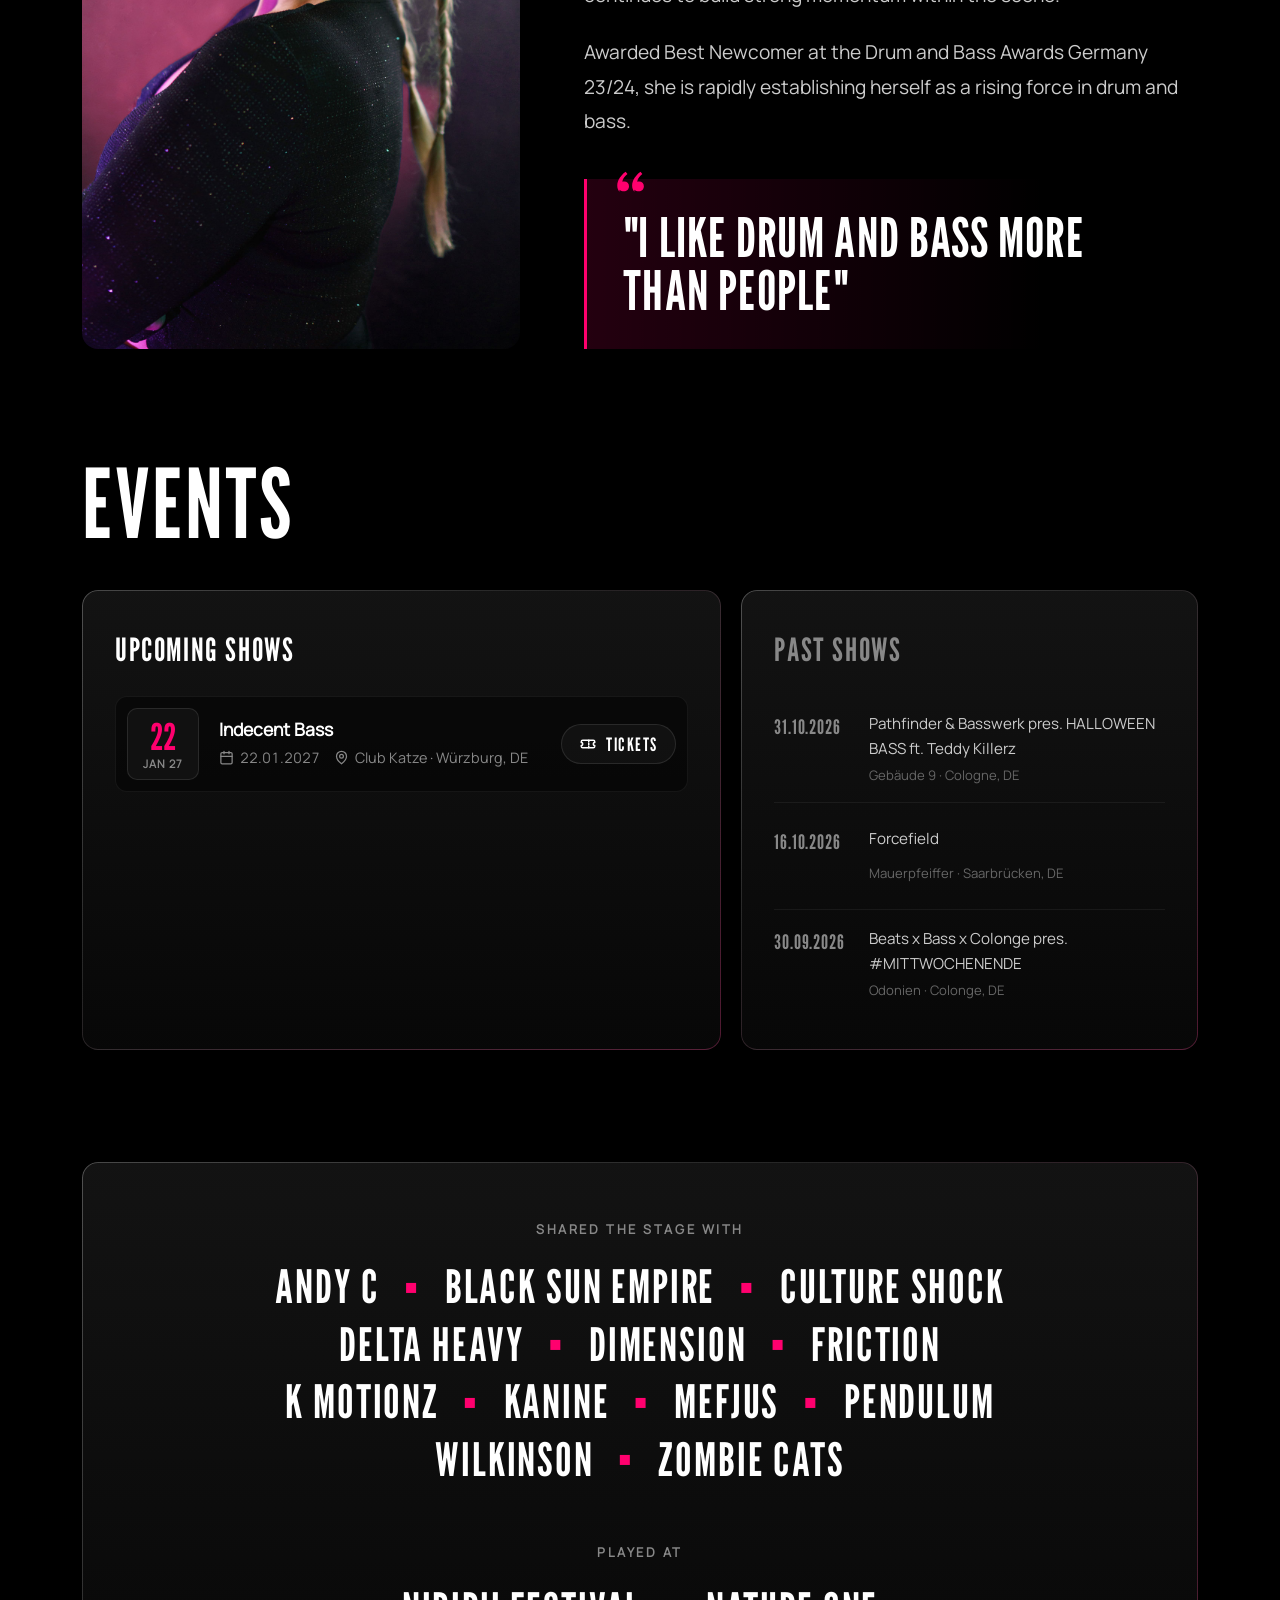
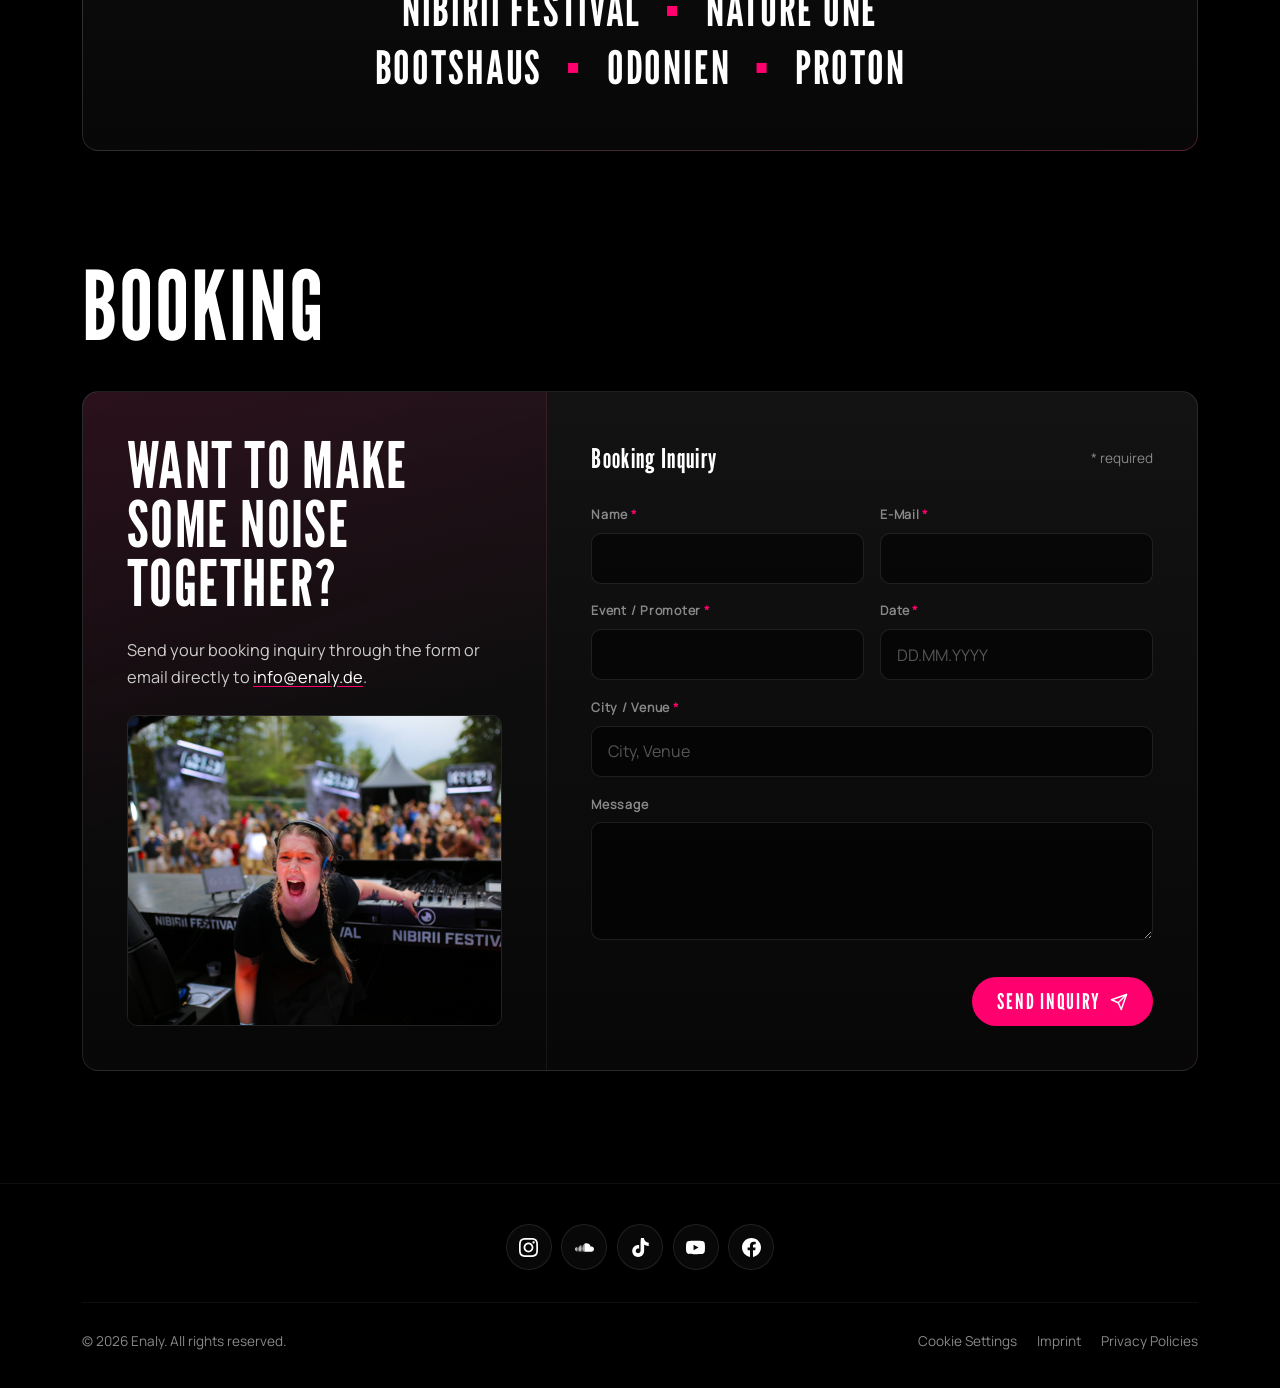
==== commit 88dec0b9: "Add files via upload" ====
--- a/index.html
+++ b/index.html
@@ -16,20 +16,26 @@
   <link rel="canonical" href="https://enaly.de/" />
 
   <!-- Favicon (white lightning) -->
-  <link rel="icon" href="data:image/svg+xml,<svg xmlns=%22http://www.w3.org/2000/svg%22 viewBox=%220 0 100 100%22><polygon points=%2260,0 15,55 45,55 35,100 85,45 55,45%22 fill=%22%23ffffff%22/></svg>">
+  <link rel="icon" href="/favicon.ico" sizes="any">
+  <link rel="icon" href="/favicon.svg" type="image/svg+xml">
+  <link rel="apple-touch-icon" href="/apple-touch-icon.png">
+  <link rel="manifest" href="/site.webmanifest">
 
   <!-- Open Graph & social previews -->
   <meta property="og:title" content="Enaly · Drum & Bass DJ" />
   <meta property="og:description" content="Official Website of Enaly. Dark & Heavy Drum & Bass DJ." />
   <meta property="og:url" content="https://enaly.de" />
-  <meta property="og:image" content="https://enaly.de/assets/about.jpg" />
+  <meta property="og:image" content="https://enaly.de/assets/og-image.jpg" />
+  <meta property="og:image:width" content="1200" />
+  <meta property="og:image:height" content="630" />
+  <meta property="og:image:alt" content="Enaly · Drum &amp; Bass DJ" />
   <meta property="og:type" content="website" />
   <meta property="og:site_name" content="Enaly" />
 
   <meta name="twitter:card" content="summary_large_image">
   <meta name="twitter:title" content="Enaly · Drum & Bass DJ">
   <meta name="twitter:description" content="Official Website of Enaly. Dark & Heavy Drum & Bass DJ.">
-  <meta name="twitter:image" content="https://enaly.de/assets/about.jpg">
+  <meta name="twitter:image" content="https://enaly.de/assets/og-image.jpg">
 
   <!-- Preload brand fonts -->
   <link rel="preload" href="fonts/league-gothic-v13-latin-regular.woff2" as="font" type="font/woff2" crossorigin>
@@ -44,7 +50,7 @@
     "@type": "MusicGroup",
     "name": "Enaly",
     "url": "https://enaly.de",
-    "image": "https://enaly.de/assets/about.jpg",
+    "image": "https://enaly.de/assets/seo.jpg",
     "genre": ["Drum & Bass", "Neurofunk", "Heavy D&B"],
     "sameAs": [
       "https://www.instagram.com/enaly",
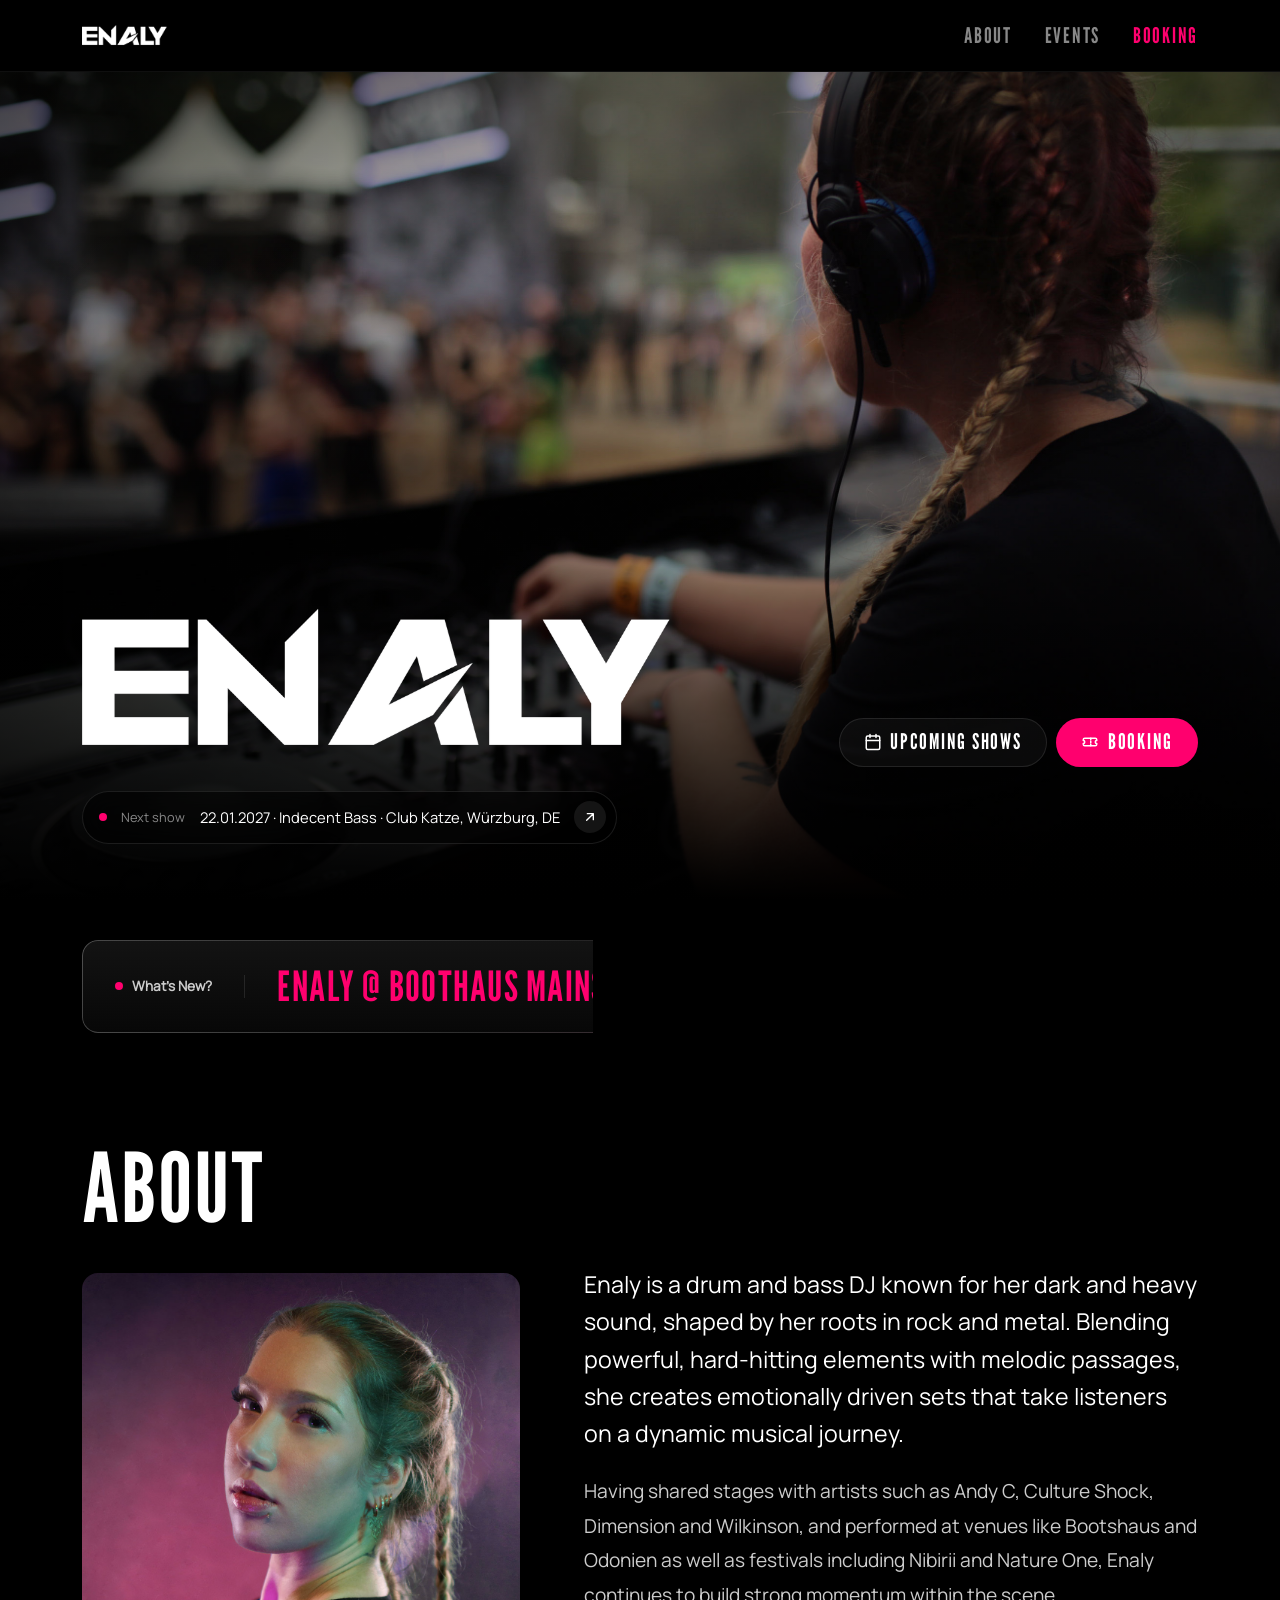
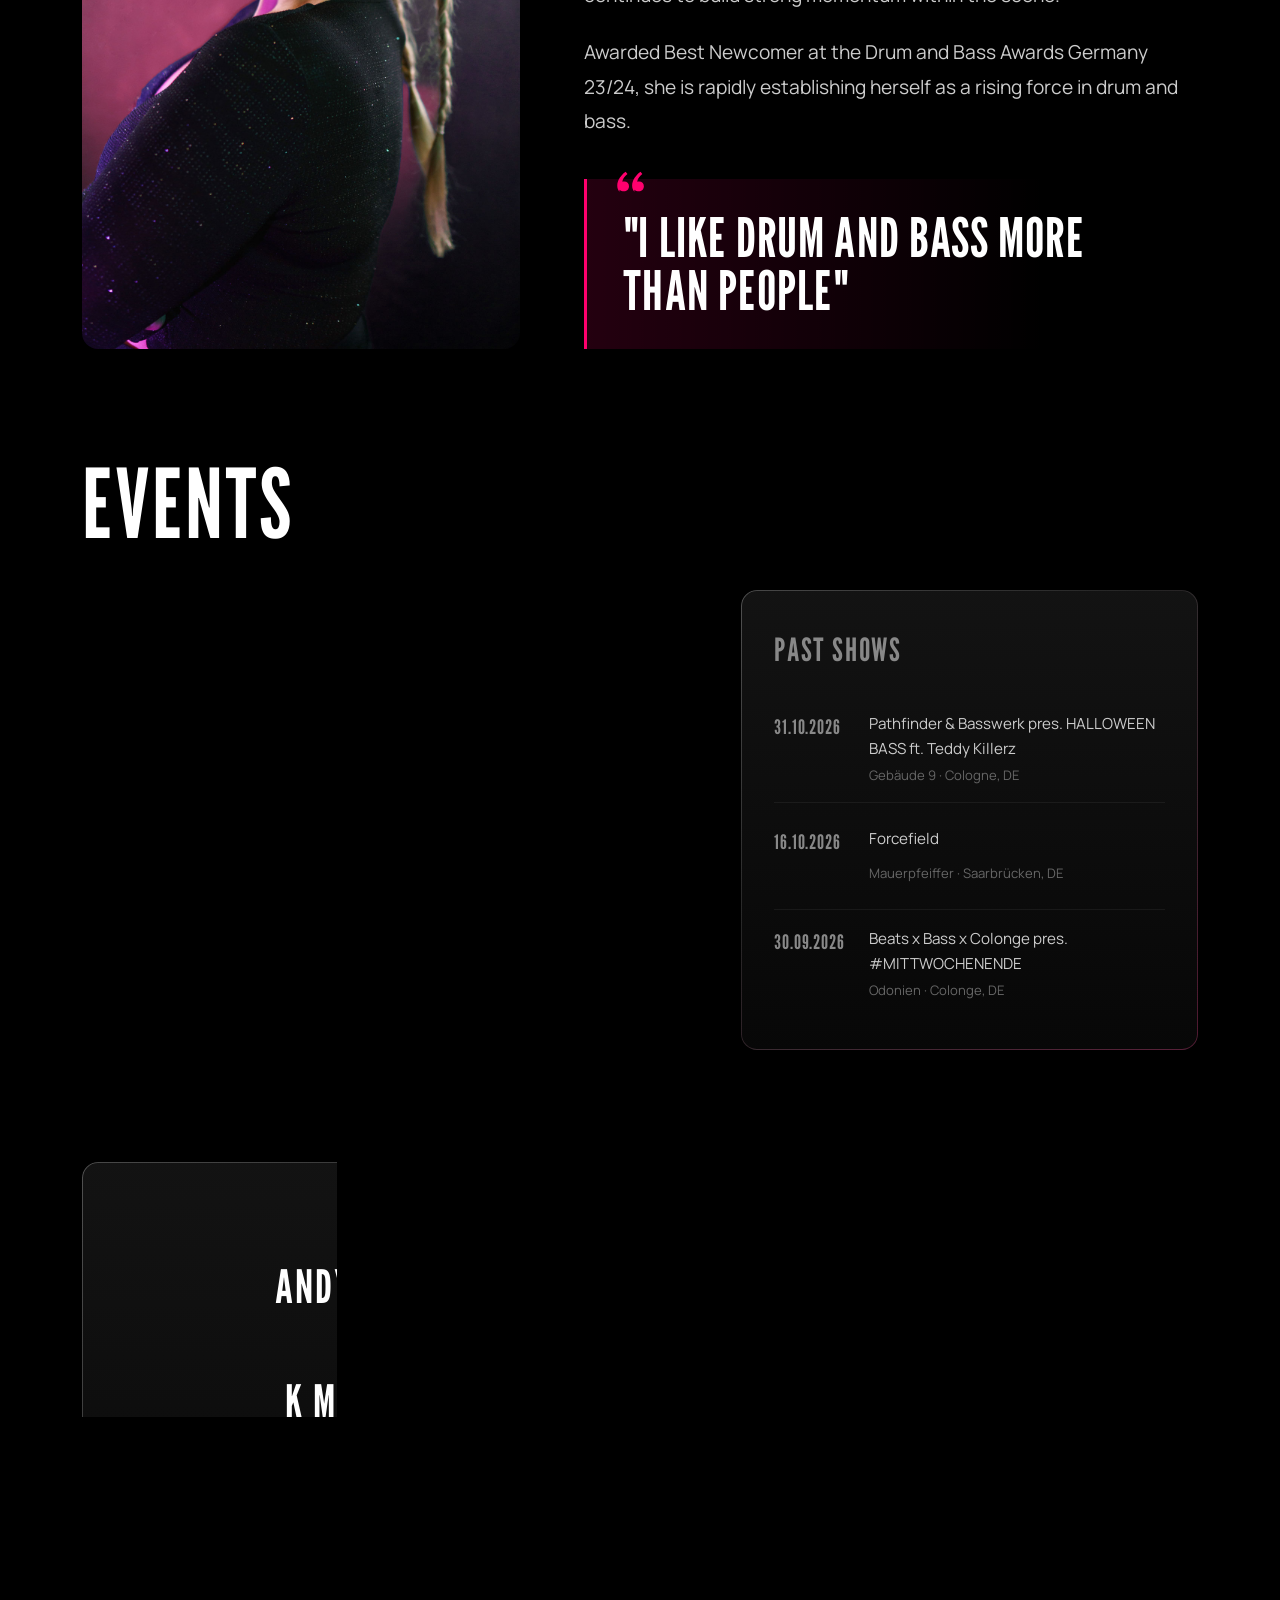
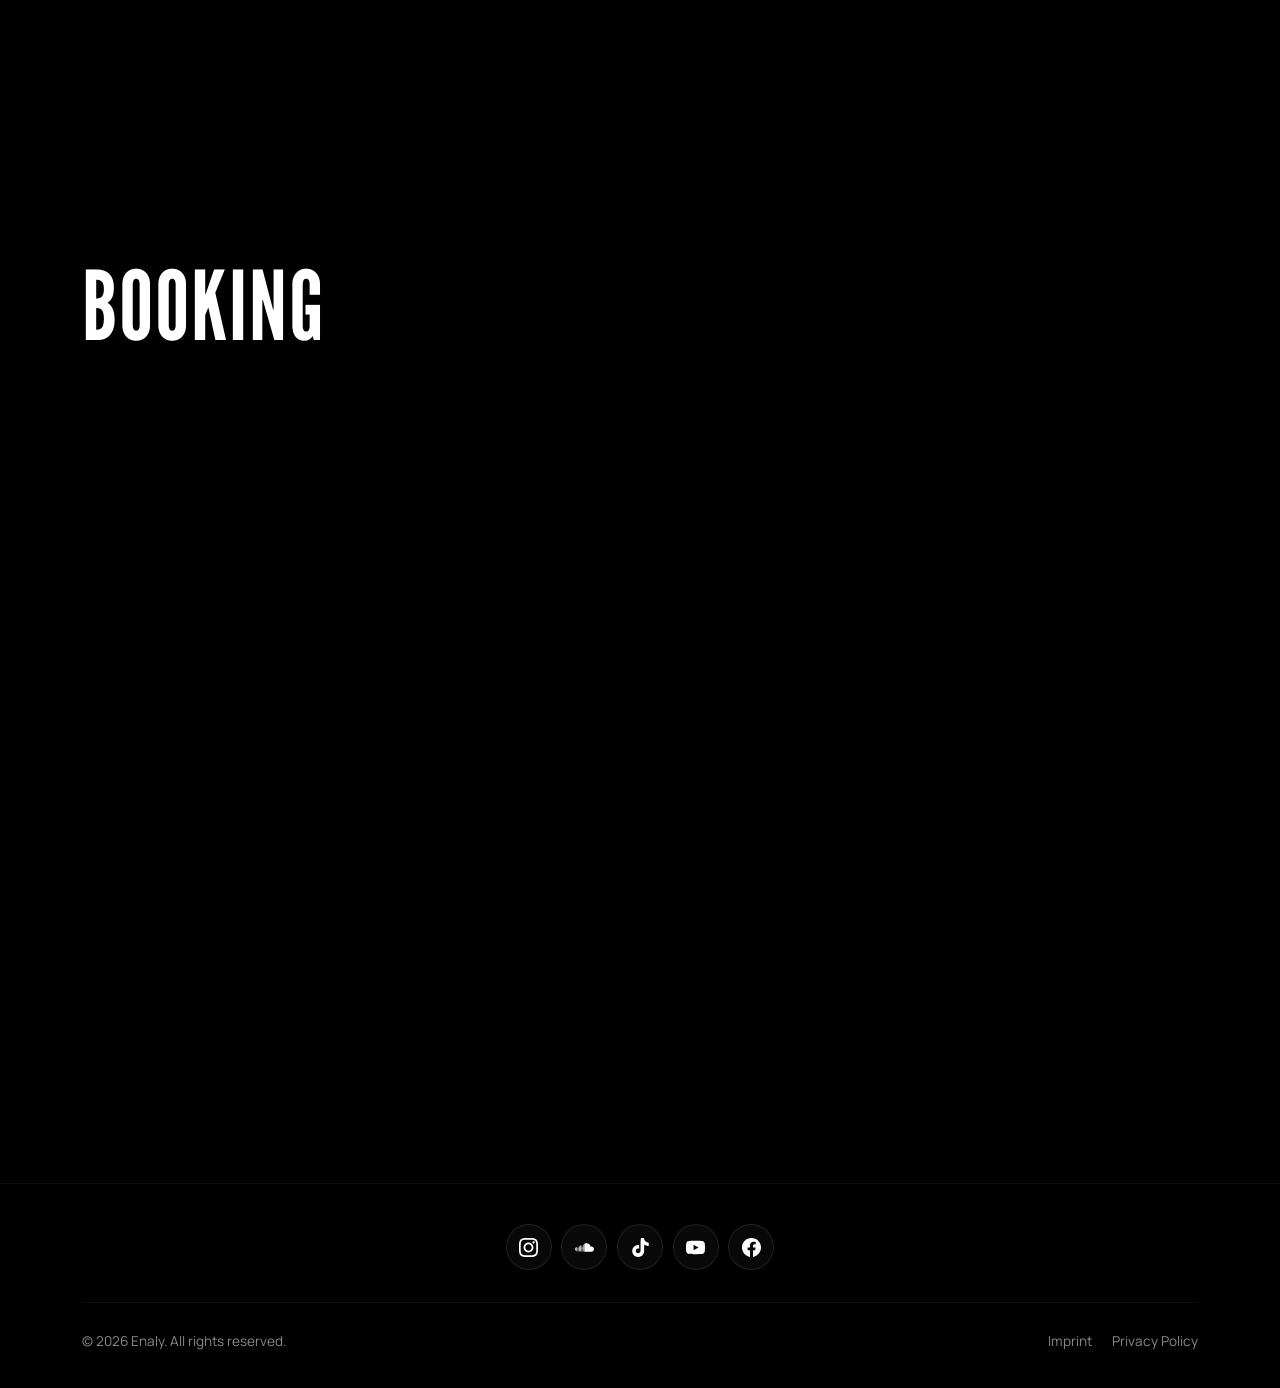
==== commit 25aeb3b6: "Add files via upload" ====
--- a/index.html
+++ b/index.html
@@ -946,9 +946,9 @@
         <div class="footer-bottom">
           <p>© 2026 Enaly. All rights reserved.</p>
           <ul class="footer-legal">
-            <li><a href="#" role="button" data-cookie-settings>Cookie Settings</a></li>
+            <!-- Cookie banner hidden (no optional services): <li><a href="#" role="button" data-cookie-settings>Cookie Settings</a></li> -->
             <li><a href="imprint">Imprint</a></li>
-            <li><a href="privacy-policies">Privacy Policies</a></li>
+            <li><a href="privacy-policies">Privacy Policy</a></li>
           </ul>
         </div>
       </div>
@@ -957,7 +957,9 @@
 
   <!-- ==================== SCRIPTS ==================== -->
   <script src="js/site.js?v=20261113a"></script>
-  <script src="js/cookie-banner.js?v=20261105b"></script>
+  <!-- Cookie banner hidden for now – the website sets no optional cookies. To show it again, remove this comment wrapper:
+    <script src="js/cookie-banner.js?v=20261105b"></script>
+  -->
   <script src="js/booking-form.js?v=20261114a"></script>
   <script src="js/richtext.js?v=20261105d"></script>
 
